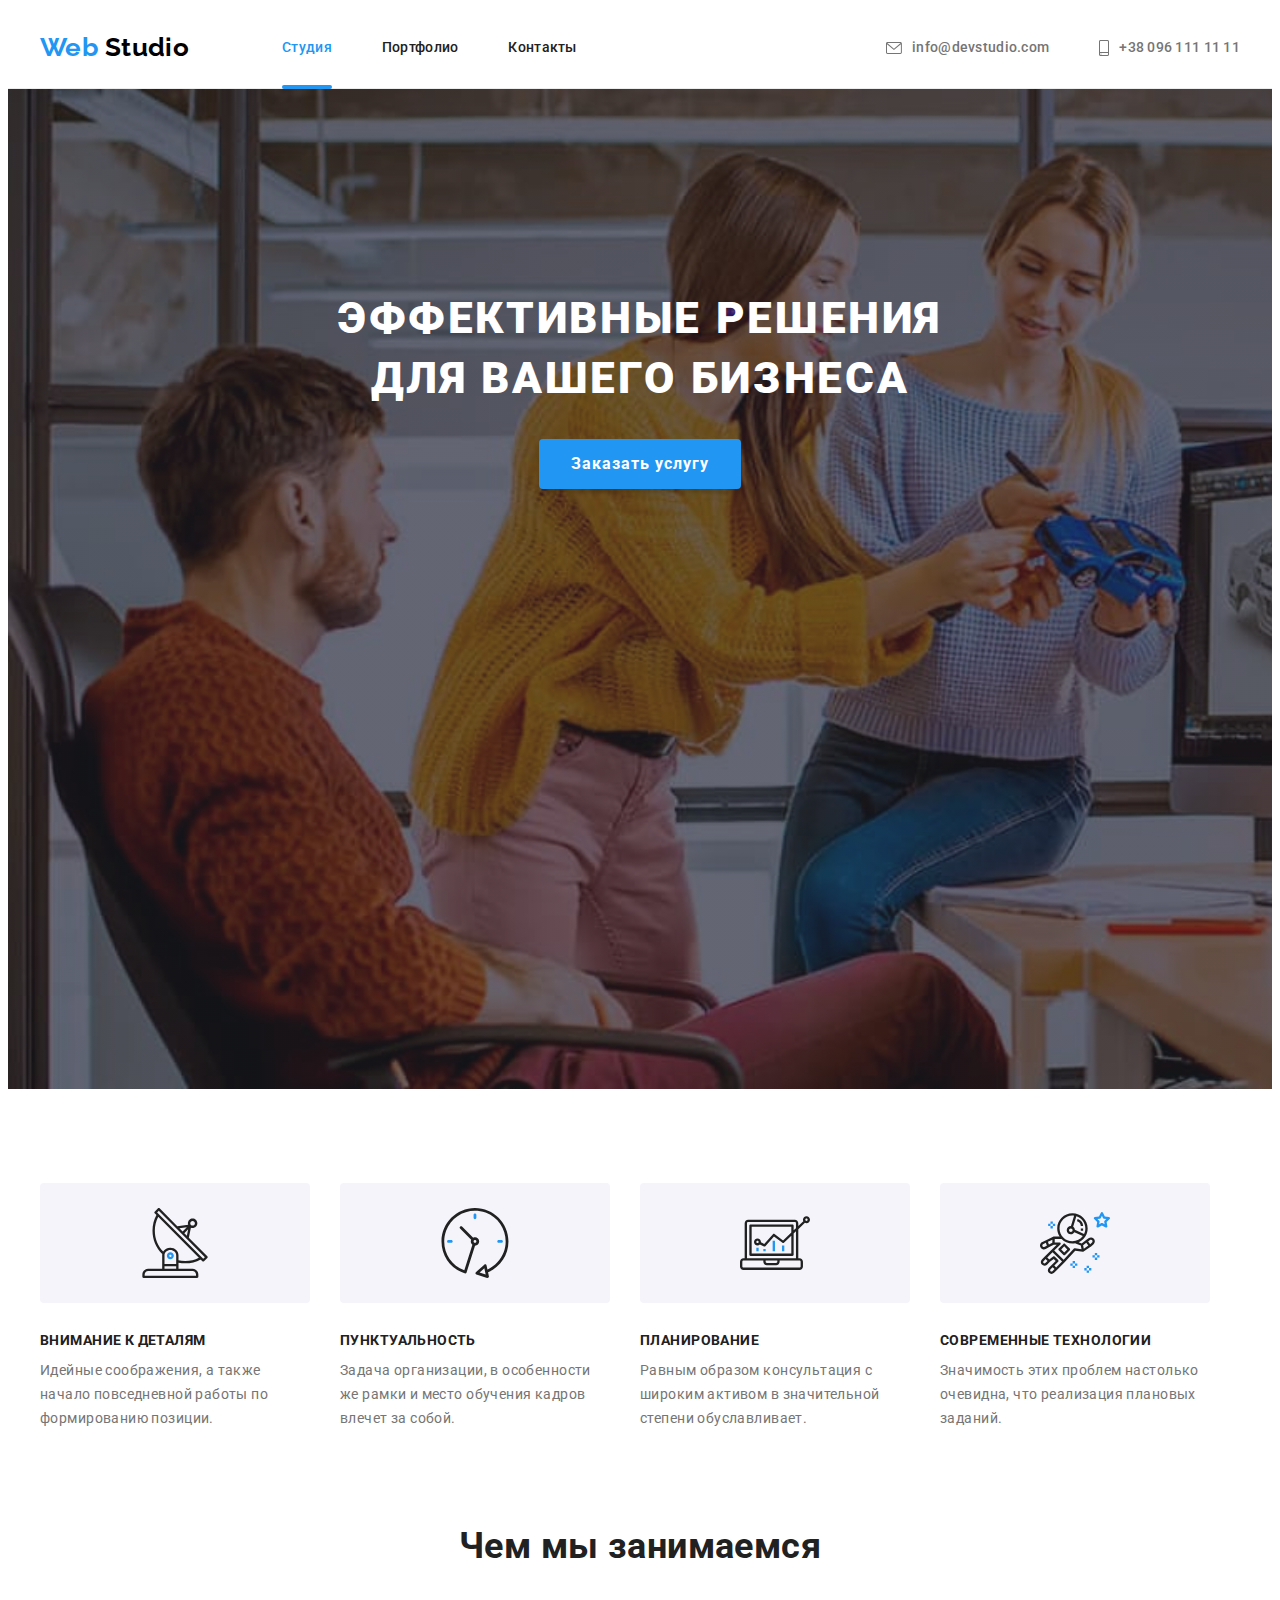
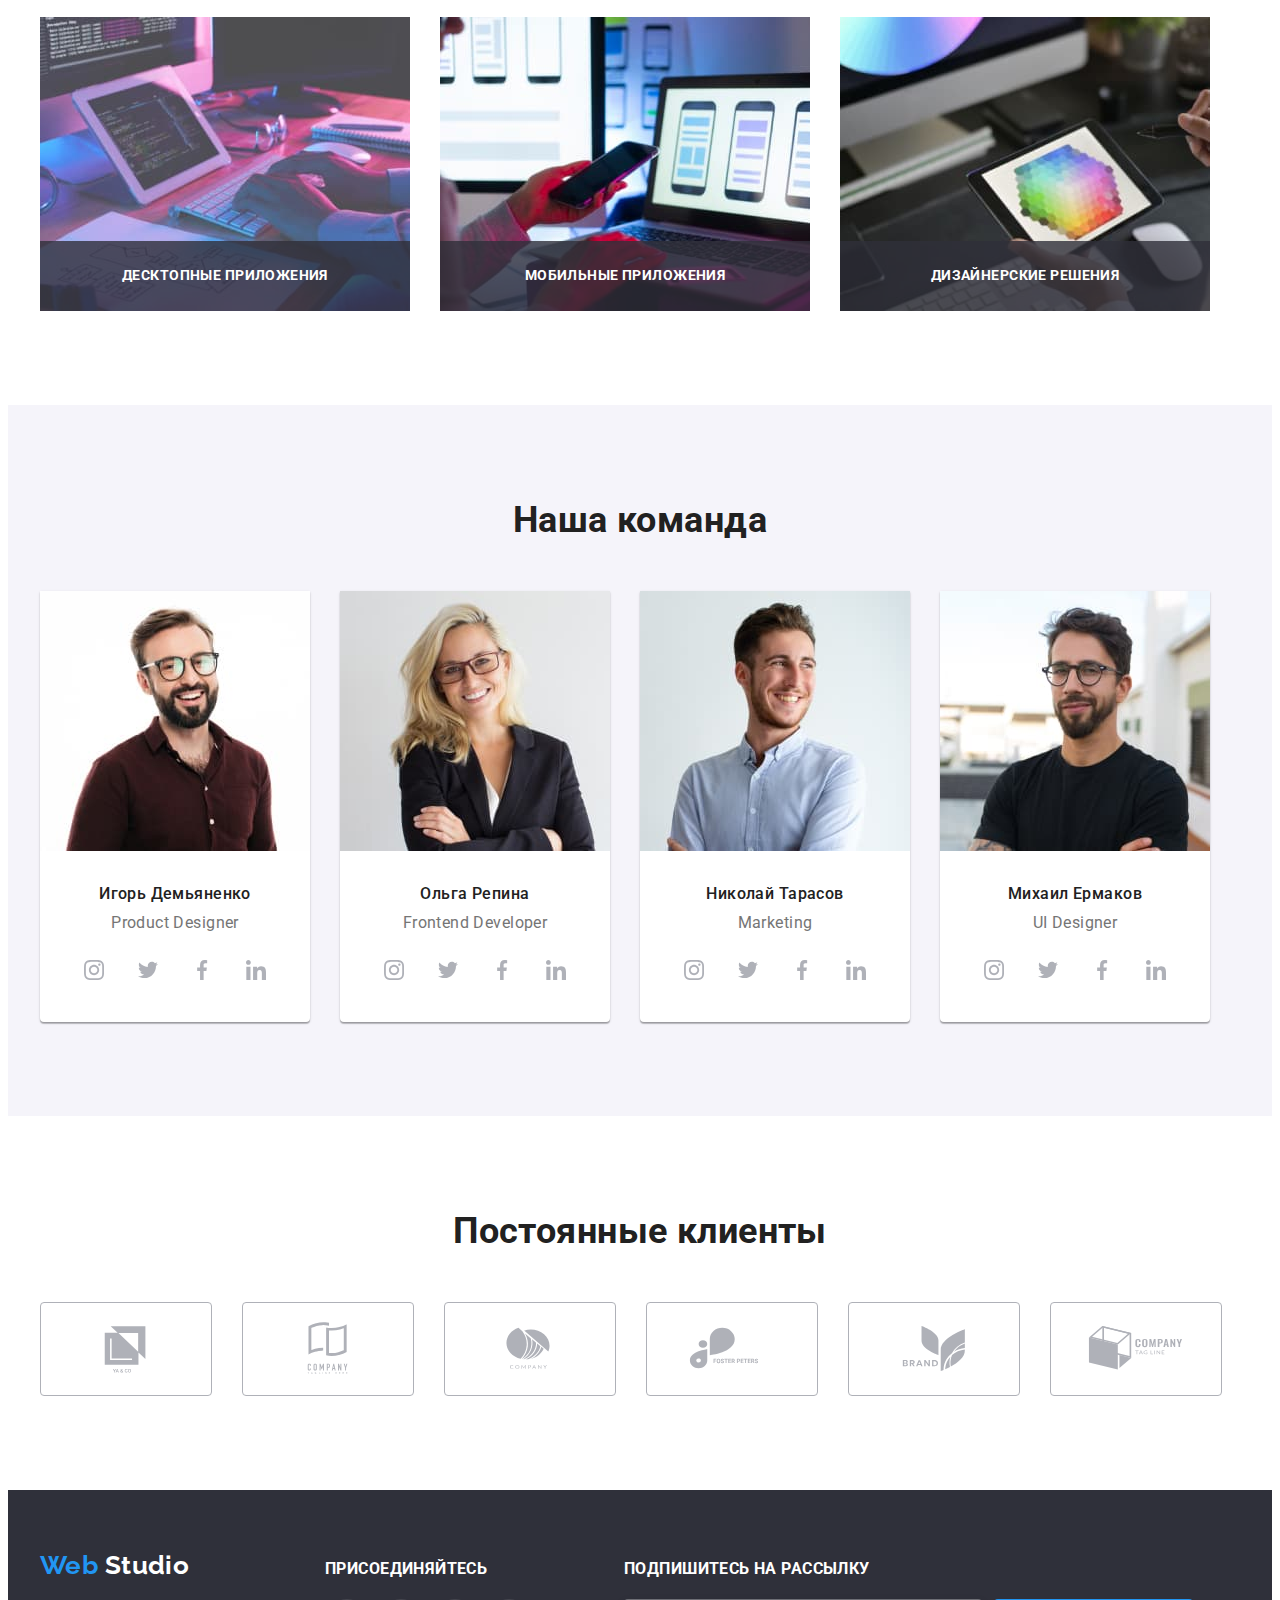
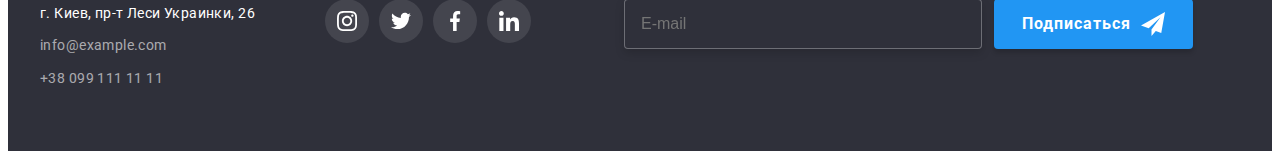
==== index.html @ 6eee5c26 "Initial commit" ====
<!DOCTYPE html>
<html lang="ru">

<head>
	<meta charset="utf-8" />
	<meta http-equiv="x-ua-compatible" content="ie=edge" />
	<meta name="viewport" content="width=device-width, initial-scale=1.0" />
	<title>Студия</title>
	<link rel="preconnect" href="https://fonts.googleapis.com" />
	<link rel="preconnect" href="https://fonts.gstatic.com" crossorigin />
	<link
		href="https://fonts.googleapis.com/css2?family=Raleway:wght@700&family=Roboto:wght@400;500;700;900&display=swap"
		rel="stylesheet" />
	<link rel="stylesheet" href="https://cdnjs.cloudflare.com/ajax/libs/modern-normalize/1.1.0/modern-normalize.min.css"
		integrity="sha512-wpPYUAdjBVSE4KJnH1VR1HeZfpl1ub8YT/NKx4PuQ5NmX2tKuGu6U/JRp5y+Y8XG2tV+wKQpNHVUX03MfMFn9Q=="
		crossorigin="anonymous" referrerpolicy="no-referrer" />
	<link rel="stylesheet" href="./css/main.min.css" />
</head>

<body>
	<!-- ======== page header ======== -->
	<header class="header">
		<div class="header__container container">
			<!-- ==== logo company ==== -->
			<a href="/" class="logo logo--header-accent" lang="en" aria-label="logo WebStudio">
				<span class="logo__label">Web</span>
				Studio
			</a>
			<!-- ==== menu navigation ==== -->
			<nav>
				<!-- ====links to other pages ==== -->
				<ul class="site-nav">
					<li class="site-nav__item">
						<a href="./index.html" class="site-nav__link site-nav__link--active">Студия</a>
					</li>
					<li class="site-nav__item">
						<a href="./portfolio.html" class="site-nav__link">Портфолио</a>
					</li>
					<li class="site-nav__item">
						<a href="" class="site-nav__link">Контакты</a>
					</li>
				</ul>
			</nav>
			<!-- ==== e-mail and tel ==== -->
			<ul class="contacts">
				<li class="contacts__item">
					<a href="mailto:info@devstudio.com" class="contacts__link">
						<svg class="contacts__icon" width="16" height="12">
							<use href="./images/icons.svg#icon-envelope"></use>
						</svg>
						info@devstudio.com
					</a>
				</li>
				<li class="contacts__item">
					<a href="tel:+380961111111" class="contacts__link">
						<svg class="contacts__icon" width="10" height="16">
							<use href="./images/icons.svg#icon-smartphone"></use>
						</svg>
						+38 096 111 11 11
					</a>
				</li>
			</ul>
		</div>
	</header>

	<!-- ======== page content ======== -->
	<main>
		<!-- ==== hero ==== -->
		<section class="hero">
			<div class="container">
				<h1 class="hero__title">
					Эффективные решения
					<br />
					для вашего бизнеса
				</h1>
				<button type="button" class="hero__button button" data-modal-open>Заказать услугу</button>
			</div>
		</section>
		<!-- ==== features section ==== -->
		<section class="features section">
			<div class="container">
				<h2 class="section__title section__title--hidden">Особенности</h2>
				<ul class="features__list">
					<li class="features__item">
						<div class="features__icon">
							<svg width="70" height="70">
								<use href="./images/icons.svg#icon-antenna"></use>
							</svg>
						</div>
						<h3 class="features__title">Внимание к деталям</h3>
						<p class="features__description">Идейные соображения, а также начало повседневной работы по
							формированию позиции.</p>
					</li>
					<li class="features__item">
						<div class="features__icon">
							<svg width="70" height="70">
								<use href="./images/icons.svg#icon-clock"></use>
							</svg>
						</div>
						<h3 class="features__title">Пунктуальность</h3>
						<p class="features__description">Задача организации, в особенности же рамки и место обучения
							кадров влечет за собой.</p>
					</li>
					<li class="features__item">
						<div class="features__icon">
							<svg width="70" height="70">
								<use href="./images/icons.svg#icon-diagram"></use>
							</svg>
						</div>
						<h3 class="features__title">Планирование</h3>
						<p class="features__description">Равным образом консультация с широким активом в значительной
							степени обуславливает.</p>
					</li>
					<li class="features__item">
						<div class="features__icon">
							<svg width="70" height="70">
								<use href="./images/icons.svg#icon-astronaut"></use>
							</svg>
						</div>
						<h3 class="features__title">Современные технологии</h3>
						<p class="features__description">Значимость этих проблем настолько очевидна, что реализация
							плановых заданий.</p>
					</li>
				</ul>
			</div>
		</section>
		<!-- ==== work section ==== -->
		<section class="work section">
			<div class="container">
				<h2 class="section__title">Чем мы занимаемся</h2>
				<ul class="work__list">
					<li class="work__item">
						<img class="image" src="./images/box1_sq.jpg" alt="Разработка декстопных приложений" width="370"
							height="294" />
						<div class="work__label">
							<p class="work__description">Десктопные приложения</p>
						</div>
					</li>
					<li class="work__item">
						<img class="image" src="./images/box2_sq.jpg" alt="Разработка мобильных приложений" width="370"
							height="294" />
						<div class="work__label">
							<p class="work__description">Мобильные приложения</p>
						</div>
					</li>
					<li class="work__item">
						<img class="image" src="./images/box3_sq.jpg" alt="Разработка дизайнерских приложений"
							width="370" height="294" />
						<div class="work__label">
							<p class="work__description">Дизайнерские решения</p>
						</div>
					</li>
				</ul>
			</div>
		</section>
		<!-- ==== team section ==== -->
		<section class="team section">
			<div class="container">
				<h2 class="section__title">Наша команда</h2>
				<ul class="team__list">
					<li class="team__item">
						<img src="./images/card1_sq.jpg" alt="фото Игоря Демьяненко" width="270" height="260" />
						<div class="team__wrap">
							<h3 class="team__title">Игорь Демьяненко</h3>
							<p class="team__description" lang="en">Product Designer</p>
							<ul class="social-links">
								<li class="social-links__item">
									<a class="social-links__link" href="https://www.instagram.com/" target="_blank"
										rel="noopener noreferrer" lang="en" aria-label="Instagram">
										<svg class="social-links__icon" width="20" height="20">
											<use href="./images/icons.svg#icon-instagram"></use>
										</svg>
									</a>
								</li>
								<li class="social-links__item">
									<a class="social-links__link" href="https://twitter.com/" target="_blank"
										rel="noopener noreferrer" lang="en" aria-label="Twitter">
										<svg class="social-links__icon" width="20" height="20">
											<use href="./images/icons.svg#icon-twitter"></use>
										</svg>
									</a>
								</li>
								<li class="social-links__item">
									<a class="social-links__link" href="https://www.facebook.com/" target="_blank"
										rel="noopener noreferrer" lang="en" aria-label="Facebook">
										<svg class="social-links__icon" width="20" height="20">
											<use href="./images/icons.svg#icon-facebook"></use>
										</svg>
									</a>
								</li>
								<li class="social-links__item">
									<a class="social-links__link" href="https://www.linkedin.com/" target="_blank"
										rel="noopener noreferrer" lang="en" aria-label="Linkedin">
										<svg class="social-links__icon" width="20" height="20">
											<use href="./images/icons.svg#icon-linkedin"></use>
										</svg>
									</a>
								</li>
							</ul>
						</div>
					</li>
					<li class="team__item">
						<img src="./images/card2_sq.jpg" alt="фото Ольги Репиной" width="270" height="260" />
						<div class="team__wrap">
							<h3 class="team__title">Ольга Репина</h3>
							<p class="team__description" lang="en">Frontend Developer</p>
							<ul class="social-links">
								<li class="social-links__item">
									<a class="social-links__link" href="https://www.instagram.com/" target="_blank"
										rel="noopener noreferrer" lang="en" aria-label="Instagram">
										<svg class="social-links__icon" width="20" height="20">
											<use href="./images/icons.svg#icon-instagram"></use>
										</svg>
									</a>
								</li>
								<li class="social-links__item">
									<a class="social-links__link" href="https://twitter.com/" target="_blank"
										rel="noopener noreferrer" lang="en" aria-label="Twitter">
										<svg class="social-links__icon" width="20" height="20">
											<use href="./images/icons.svg#icon-twitter"></use>
										</svg>
									</a>
								</li>
								<li class="social-links__item">
									<a class="social-links__link" href="https://www.facebook.com/" target="_blank"
										rel="noopener noreferrer" lang="en" aria-label="Facebook">
										<svg class="social-links__icon" width="20" height="20">
											<use href="./images/icons.svg#icon-facebook"></use>
										</svg>
									</a>
								</li>
								<li class="social-links__item">
									<a class="social-links__link" href="https://www.linkedin.com/" target="_blank"
										rel="noopener noreferrer" lang="en" aria-label="Linkedin">
										<svg class="social-links__icon" width="20" height="20">
											<use href="./images/icons.svg#icon-linkedin"></use>
										</svg>
									</a>
								</li>
							</ul>
						</div>
					</li>
					<li class="team__item">
						<img src="./images/card3_sq.jpg" alt="фото Николая Тарасова" width="270" height="260" />
						<div class="team__wrap">
							<h3 class="team__title">Николай Тарасов</h3>
							<p class="team__description" lang="en">Marketing</p>
							<ul class="social-links">
								<li class="social-links__item">
									<a class="social-links__link" href="https://www.instagram.com/" target="_blank"
										rel="noopener noreferrer" lang="en" aria-label="Instagram">
										<svg class="social-links__icon" width="20" height="20">
											<use href="./images/icons.svg#icon-instagram"></use>
										</svg>
									</a>
								</li>
								<li class="social-links__item">
									<a class="social-links__link" href="https://twitter.com/" target="_blank"
										rel="noopener noreferrer" lang="en" aria-label="Twitter">
										<svg class="social-links__icon" width="20" height="20">
											<use href="./images/icons.svg#icon-twitter"></use>
										</svg>
									</a>
								</li>
								<li class="social-links__item">
									<a class="social-links__link" href="https://www.facebook.com/" target="_blank"
										rel="noopener noreferrer" lang="en" aria-label="Facebook">
										<svg class="social-links__icon" width="20" height="20">
											<use href="./images/icons.svg#icon-facebook"></use>
										</svg>
									</a>
								</li>
								<li class="social-links__item">
									<a class="social-links__link" href="https://www.linkedin.com/" target="_blank"
										rel="noopener noreferrer" lang="en" aria-label="Linkedin">
										<svg class="social-links__icon" width="20" height="20">
											<use href="./images/icons.svg#icon-linkedin"></use>
										</svg>
									</a>
								</li>
							</ul>
						</div>
					</li>
					<li class="team__item">
						<img src="./images/card4_sq.jpg" alt="фото Михаила Ермакова" width="270" />
						<div class="team__wrap">
							<h3 class="team__title">Михаил Ермаков</h3>
							<p class="team__description" lang="en">UI Designer</p>
							<ul class="social-links">
								<li class="social-links__item">
									<a class="social-links__link" href="https://www.instagram.com/" target="_blank"
										rel="noopener noreferrer" lang="en" aria-label="Instagram">
										<svg class="social-links__icon" width="20" height="20">
											<use href="./images/icons.svg#icon-instagram"></use>
										</svg>
									</a>
								</li>
								<li class="social-links__item">
									<a class="social-links__link" href="https://twitter.com/" target="_blank"
										rel="noopener noreferrer" lang="en" aria-label="Twitter">
										<svg class="social-links__icon" width="20" height="20">
											<use href="./images/icons.svg#icon-twitter"></use>
										</svg>
									</a>
								</li>
								<li class="social-links__item">
									<a class="social-links__link" href="https://www.facebook.com/" target="_blank"
										rel="noopener noreferrer" lang="en" aria-label="Facebook">
										<svg class="social-links__icon" width="20" height="20">
											<use href="./images/icons.svg#icon-facebook"></use>
										</svg>
									</a>
								</li>
								<li class="social-links__item">
									<a class="social-links__link" href="https://www.linkedin.com/" target="_blank"
										rel="noopener noreferrer" lang="en" aria-label="Linkedin">
										<svg class="social-links__icon" width="20" height="20">
											<use href="./images/icons.svg#icon-linkedin"></use>
										</svg>
									</a>
								</li>
							</ul>
						</div>
					</li>
				</ul>
			</div>
		</section>
		<!-- ==== section regular clients ==== -->
		<section class="clients__section section">
			<div class="container">
				<h2 class="section__title">Постоянные клиенты</h2>
				<ul class="clients__list">
					<li class="clients__item">
						<a href="" class="clients__link">
							<svg class="clients__icon" width="106" height="60">
								<use href="./images/icons.svg#icon-client1"></use>
							</svg>
						</a>
					</li>
					<li class="clients__item">
						<a href="" class="clients__link">
							<svg class="clients__icon" width="106" height="60">
								<use href="./images/icons.svg#icon-client2"></use>
							</svg>
						</a>
					</li>
					<li class="clients__item">
						<a href="" class="clients__link">
							<svg class="clients__icon" width="106" height="60">
								<use href="./images/icons.svg#icon-client3"></use>
							</svg>
						</a>
					</li>
					<li class="clients__item">
						<a href="" class="clients__link">
							<svg class="clients__icon" width="106" height="60">
								<use href="./images/icons.svg#icon-client4"></use>
							</svg>
						</a>
					</li>
					<li class="clients__item">
						<a href="" class="clients__link">
							<svg class="clients__icon" width="106" height="60">
								<use href="./images/icons.svg#icon-client5"></use>
							</svg>
						</a>
					</li>
					<li class="clients__item">
						<a href="" class="clients__link">
							<svg class="clients__icon" width="106" height="60">
								<use href="./images/icons.svg#icon-client6"></use>
							</svg>
						</a>
					</li>
				</ul>
			</div>
		</section>
	</main>

	<!-- ======== page footer ======== -->
	<footer class="footer">
		<div class="footer__container container">
			<div class="footer__contacts ">
				<!-- ==== logo company ==== -->
				<a href="/" class="logo logo--footer-accent" lang="en" aria-label="logo WebStudio">
					<span class="logo__label">Web</span>
					Studio
				</a>
				<!-- ==== address ==== -->
				<address class="address">
					<ul class="address__list list">
						<li class="address__item">
							<a href="https://goo.gl/maps/FhsFouY1L5zsYzUFA" target="_blank" rel="noopener noreferrer"
								lang="en" aria-label="Google maps" class="address__link">
								г. Киев, пр-т Леси Украинки, 26
							</a>
						</li>
						<li class="address__item">
							<a href="mailto:info@example.com" class="address__link">info@example.com</a>
						</li>
						<li class="address__item">
							<a href="tel:+380991111111" class="address__link">+38 099 111 11 11</a>
						</li>
					</ul>
				</address>
			</div>
			<!-- ==== social links ==== -->
			<div class="footer__join join">
				<h3 class="join__title">присоединяйтесь</h3>
				<ul class="social-links list">
					<li class="social-links__item social-links__item--bgc">
						<a class="social-links__link" href="https://www.instagram.com/" target="_blank"
							rel="noopener noreferrer" lang="en" aria-label="Instagram">
							<svg class="social-links__icon social-links__icon--white" width="20" height="20">
								<use href="./images/icons.svg#icon-instagram"></use>
							</svg>
						</a>
					</li>
					<li class="social-links__item social-links__item--bgc">
						<a class="social-links__link" href="https://twitter.com/" target="_blank"
							rel="noopener noreferrer" lang="en" aria-label="Twitter">
							<svg class="social-links__icon social-links__icon--white" width="20" height="20">
								<use href="./images/icons.svg#icon-twitter"></use>
							</svg>
						</a>
					</li>
					<li class="social-links__item social-links__item--bgc">
						<a class="social-links__link" href="https://www.facebook.com/" target="_blank"
							rel="noopener noreferrer" lang="en" aria-label="Facebook">
							<svg class="social-links__icon social-links__icon--white" width="20" height="20">
								<use href="./images/icons.svg#icon-facebook"></use>
							</svg>
						</a>
					</li>
					<li class="social-links__item social-links__item--bgc">
						<a class="social-links__link" href="https://www.linkedin.com/" target="_blank"
							rel="noopener noreferrer" lang="en" aria-label="Linkedin">
							<svg class="social-links__icon social-links__icon--white" width="20" height="20">
								<use href="./images/icons.svg#icon-linkedin"></use>
							</svg>
						</a>
					</li>
				</ul>
			</div>
			<!-- ==== form subscribe ==== -->
			<div class="footer__subscribe subscribe">
				<h3 class="subscribe__title">Подпишитесь на рассылку</h3>
				<form class="subscribe__form">
					<label aria-label="Почта">
						<input type="email" name="email" placeholder="E-mail" class="subscribe__input" /></label>
					<button type="submit" class="subscribe__button button">Подписаться</button>
				</form>
			</div>
		</div>
	</footer>
	<!-- ==== modal window ==== -->
	<div class="backdrop is-hidden" data-modal>
		<div class="modal">
			<button class="modal__close-button" aria-label="Закрыть" data-modal-close>
				<svg class="modal__icon" width="11" height="11">
					<use href="./images/icons.svg#icon-close-btn"></use>
				</svg>
			</button>
			<p class="modal__title">Оставьте свои данные, мы вам перезвоним</p>
			<form class="form" name="form-contacts" autocomplete="off">
				<label class="form__field">
					<span class="form__label">Имя</span>
					<span class="form__wrapper">
						<input class="form__input" type="text" name="username" />
						<svg class="form__icon" width="18" height="18">
							<use href="./images/icons.svg#icon-person"></use>
						</svg>
					</span>
				</label>
				<label class="form__field">
					<span class="form__label">Телефон</span>
					<span class="form__wrapper">
						<input class="form__input" type="tel" name="tel" required />
						<svg class="form__icon" width="18" height="18">
							<use href="./images/icons.svg#icon-phone"></use>
						</svg>
					</span>
				</label>
				<label class="form__field">
					<span class="form__label">Почта</span>
					<span class="form__wrapper">
						<input class="form__input" type="email" name="email" />
						<svg class="form__icon" width="18" height="18">
							<use href="./images/icons.svg#icon-email"></use>
						</svg>
					</span>
				</label>
				<label class="form__field form__field-comment">
					<span class="form__label">Комментарий</span>
					<textarea class="form__comment" name="comment" placeholder="Введите текст"></textarea>
				</label>
				<label class="form__field form__field-checkbox">
					<span class="form__wrapper form__wrapper-checkbox">
						<input class="form__input form__input-checkbox" type="checkbox" name="agreement" required />
						<svg class="form__icon form__icon--checked" width="16" height="15">
							<use href="./images/icons.svg#icon-check2"></use>
						</svg>
						<span class="form__icon--unchecked"></span>
					</span>
					<span class="form__label form__label-checkbox">
						Соглашаюсь с рассылкой и принимаю
						<a href="" class="form__agreement">Условия договора</a>
					</span>
				</label>
				<button type="submit" class="form__send-button button">Отправить</button>
			</form>
		</div>
	</div>
	<script src="./js/modal.js"></script>
</body>

</html>
---- css/main.min.css ----
.section__title--hidden,.form__input-checkbox{position:absolute;white-space:nowrap;margin:-1px;width:1px;height:1px;overflow:hidden;border:0;padding:0;clip:rect(0 0 0 0);-webkit-clip-path:inset(50%);clip-path:inset(50%)}.social-links,.site-nav,.contacts,.features__list,.work__list,.team__list,.clients__list,.filters,.projects,.address__list{list-style:none;display:-webkit-box;display:-ms-flexbox;display:flex;padding:0;margin:0}.social-links__link,.site-nav__link,.contacts__link,.clients__link{text-decoration:none;color:inherit}.social-links__link:hover,.site-nav__link:hover,.contacts__link:hover,.clients__link:hover,.social-links__link:focus,.site-nav__link:focus,.contacts__link:focus,.clients__link:focus{color:#2196f3}body{font-family:"Roboto",sans-serif;font-weight:400;font-size:14px;letter-spacing:0.03em;color:#212121;background-color:#fff}h1,h2,h3,h4,h5,h6,p{margin-top:0;margin-bottom:0;padding-top:0;padding-bottom:0}.logo{font-family:"Raleway",sans-serif;font-weight:700;font-size:26px;line-height:1.2;text-decoration:none;color:inherit}.logo--header-accent{padding-top:24px;padding-bottom:25px;margin-right:93px;color:#000}.logo--footer-accent{display:block;margin-bottom:20px;color:#fff}.logo__label{color:#2196f3}.button{font-family:inherit;font-weight:700;font-size:16px;line-height:1.88;letter-spacing:0.06em;color:#fff;background-color:#2196f3;-webkit-box-shadow:0px 4px 4px rgba(0,0,0,0.15);box-shadow:0px 4px 4px rgba(0,0,0,0.15);border-radius:4px;border-width:0;border-color:#2196f3;cursor:pointer;-webkit-transition:color 250ms cubic-bezier(0.4, 0, 0.2, 1),background-color 250ms cubic-bezier(0.4, 0, 0.2, 1),border-color 250ms cubic-bezier(0.4, 0, 0.2, 1);transition:color 250ms cubic-bezier(0.4, 0, 0.2, 1),background-color 250ms cubic-bezier(0.4, 0, 0.2, 1),border-color 250ms cubic-bezier(0.4, 0, 0.2, 1)}.button:hover,.button:focus{background-color:#188ce8;border-color:#188ce8}.image{display:block;max-width:100%;height:auto}.container{width:1200px;margin-top:0;margin-bottom:0;margin-left:auto;margin-right:auto;padding-top:0;padding-bottom:0;padding-left:15px;padding-right:15px}.section{padding-top:94px;padding-bottom:94px}.section__title{margin-bottom:50px;font-weight:700;font-size:36px;line-height:1.17;text-align:center}.social-links{-webkit-box-pack:center;-ms-flex-pack:center;justify-content:center}.social-links__item:not(:last-child){margin-right:10px}.social-links__item--bgc{border-radius:50%;background:rgba(255,255,255,0.1)}.social-links__link{display:-webkit-box;display:-ms-flexbox;display:flex;-webkit-box-align:center;-ms-flex-align:center;align-items:center;-webkit-box-pack:center;-ms-flex-pack:center;justify-content:center;width:44px;height:44px;color:#afb1b8;border-radius:50%;-webkit-transition:color 250ms cubic-bezier(0.4, 0, 0.2, 1),background-color 250ms cubic-bezier(0.4, 0, 0.2, 1);transition:color 250ms cubic-bezier(0.4, 0, 0.2, 1),background-color 250ms cubic-bezier(0.4, 0, 0.2, 1)}.social-links__link:hover,.social-links__link:focus{color:#fff;background-color:#2196f3}.social-links__icon{fill:currentColor}.social-links__icon--white{fill:#fff}.header{border-bottom:1px solid #ececec}.header__container{display:-webkit-box;display:-ms-flexbox;display:flex;-webkit-box-align:center;-ms-flex-align:center;align-items:center}.site-nav__item:not(:last-child){margin-right:50px}.site-nav__link{display:-webkit-box;display:-ms-flexbox;display:flex;-webkit-box-align:center;-ms-flex-align:center;align-items:center;padding-top:32px;padding-bottom:32px;font-weight:500;line-height:1.14;letter-spacing:0.02em;-webkit-transition:color 250ms cubic-bezier(0.4, 0, 0.2, 1);transition:color 250ms cubic-bezier(0.4, 0, 0.2, 1)}.site-nav__link--active{position:relative;color:#2196f3}.site-nav__link--active::after{position:absolute;content:"";bottom:-1px;left:0;width:100%;height:4px;border-radius:2px;background:#2196f3}.contacts{margin-left:auto}.contacts__link{display:-webkit-box;display:-ms-flexbox;display:flex;-webkit-box-align:center;-ms-flex-align:center;align-items:center;padding-top:32px;padding-bottom:32px;font-weight:500;line-height:1.14;letter-spacing:0.02em;-webkit-transition:color 250ms cubic-bezier(0.4, 0, 0.2, 1);transition:color 250ms cubic-bezier(0.4, 0, 0.2, 1)}.contacts__item{color:#757575}.contacts__item:not(:last-child){margin-right:50px}.contacts__icon{margin-right:10px;fill:currentColor}.hero{margin-left:auto;margin-right:auto;padding-top:200px;padding-bottom:200px;max-width:1600px;height:600px;background-color:#2f303a;background-image:-webkit-gradient(linear, left top, right top, from(rgba(47,48,58,0.4)), to(rgba(47,48,58,0.4))),url(../images/hero.jpg);background-image:linear-gradient(to right, rgba(47,48,58,0.4), rgba(47,48,58,0.4)),url(../images/hero.jpg);background-size:cover;text-align:center}.hero__title{margin-bottom:30px;font-weight:900;font-size:44px;line-height:1.36;letter-spacing:0.06em;text-transform:uppercase;color:#fff}.hero__button{display:inline-block;-webkit-box-align:center;-ms-flex-align:center;align-items:center;padding:10px 32px}.features{padding-bottom:0}.features__item{width:270px}.features__item:not(:last-child){margin-right:30px}.features__icon{display:-webkit-box;display:-ms-flexbox;display:flex;-webkit-box-pack:center;-ms-flex-pack:center;justify-content:center;-webkit-box-align:center;-ms-flex-align:center;align-items:center;margin-bottom:30px;width:270px;height:120px;background:#f5f4fa;border-radius:4px}.features__title{margin-bottom:10px;font-weight:700;font-size:14px;line-height:1.14;text-transform:uppercase}.features__description{line-height:1.71;color:#757575}.work__item{position:relative}.work__item:not(:last-child){margin-right:30px}.work__label{position:absolute;bottom:0;left:0;display:-webkit-box;display:-ms-flexbox;display:flex;-webkit-box-pack:center;-ms-flex-pack:center;justify-content:center;-webkit-box-align:center;-ms-flex-align:center;align-items:center;width:370px;height:70px;background:rgba(47,48,58,0.8)}.work__description{font-weight:700;line-height:1.14;text-align:center;letter-spacing:0.03em;text-transform:uppercase;color:#fff}.team{background-color:#f5f4fa}.team__item{width:270px;background-color:#fff;-webkit-box-shadow:0px 1px 3px rgba(0,0,0,0.12),0px 1px 1px rgba(0,0,0,0.14),0px 2px 1px rgba(0,0,0,0.2);box-shadow:0px 1px 3px rgba(0,0,0,0.12),0px 1px 1px rgba(0,0,0,0.14),0px 2px 1px rgba(0,0,0,0.2);border-radius:0px 0px 4px 4px}.team__item:not(:last-child){margin-right:30px}.team__wrap{padding-top:30px;padding-bottom:30px;text-align:center}.team__title{margin-bottom:10px;font-weight:500;font-size:16px;line-height:1.19}.team__description{margin-bottom:16px;font-weight:400;font-size:16px;line-height:1.19;color:#757575}.clients__item:not(:last-child){margin-right:30px}.clients__link{display:-webkit-box;display:-ms-flexbox;display:flex;-webkit-box-pack:center;-ms-flex-pack:center;justify-content:center;-webkit-box-align:center;-ms-flex-align:center;align-items:center;width:170px;height:92px;color:#afb1b8;border:1px solid #afb1b8;border-radius:4px;-webkit-transition:color 250ms cubic-bezier(0.4, 0, 0.2, 1),border 250ms cubic-bezier(0.4, 0, 0.2, 1);transition:color 250ms cubic-bezier(0.4, 0, 0.2, 1),border 250ms cubic-bezier(0.4, 0, 0.2, 1)}.clients__link:hover,.clients__link:focus{border:1px solid #2196f3;color:#2196f3}.clients__icon{fill:currentColor}.filters{-webkit-box-pack:center;-ms-flex-pack:center;justify-content:center}.filters__item:not(:last-child){margin-right:8px}.filters__button{padding:6px 22px;width:auto;height:auto;font-family:inherit;font-weight:500;font-size:16px;line-height:1.62;letter-spacing:0.03em;color:#212121;background-color:#f5f4fa;border-color:transparent;border-radius:4px;-webkit-transition:color 250ms cubic-bezier(0.4, 0, 0.2, 1),background-color 250ms cubic-bezier(0.4, 0, 0.2, 1),-webkit-box-shadow 250ms cubic-bezier(0.4, 0, 0.2, 1);transition:color 250ms cubic-bezier(0.4, 0, 0.2, 1),background-color 250ms cubic-bezier(0.4, 0, 0.2, 1),-webkit-box-shadow 250ms cubic-bezier(0.4, 0, 0.2, 1);transition:color 250ms cubic-bezier(0.4, 0, 0.2, 1),background-color 250ms cubic-bezier(0.4, 0, 0.2, 1),box-shadow 250ms cubic-bezier(0.4, 0, 0.2, 1);transition:color 250ms cubic-bezier(0.4, 0, 0.2, 1),background-color 250ms cubic-bezier(0.4, 0, 0.2, 1),box-shadow 250ms cubic-bezier(0.4, 0, 0.2, 1),-webkit-box-shadow 250ms cubic-bezier(0.4, 0, 0.2, 1);cursor:pointer}.filters__button:active,.filters__button:hover,.filters__button:focus{color:#fff;background-color:#2196f3;-webkit-box-shadow:0px 3px 1px rgba(0,0,0,0.1),0px 1px 2px rgba(0,0,0,0.08),0px 2px 2px rgba(0,0,0,0.12);box-shadow:0px 3px 1px rgba(0,0,0,0.1),0px 1px 2px rgba(0,0,0,0.08),0px 2px 2px rgba(0,0,0,0.12)}.projects{-ms-flex-wrap:wrap;flex-wrap:wrap;margin-top:50px}.projects__item{margin-right:30px;margin-bottom:30px;width:370px}.projects__item:nth-child(3n){margin-right:0}.projects__item:nth-last-child(-n+3){margin-bottom:0}.projects__link{display:inline-block;text-decoration:none;color:inherit;-webkit-transition:-webkit-box-shadow 250ms cubic-bezier(0.4, 0, 0.2, 1);transition:-webkit-box-shadow 250ms cubic-bezier(0.4, 0, 0.2, 1);transition:box-shadow 250ms cubic-bezier(0.4, 0, 0.2, 1);transition:box-shadow 250ms cubic-bezier(0.4, 0, 0.2, 1), -webkit-box-shadow 250ms cubic-bezier(0.4, 0, 0.2, 1)}.projects__link:hover,.projects__link:focus{color:inherit;-webkit-box-shadow:0px 1px 1px rgba(0,0,0,0.12),0px 4px 4px rgba(0,0,0,0.06),1px 4px 6px rgba(0,0,0,0.16);box-shadow:0px 1px 1px rgba(0,0,0,0.12),0px 4px 4px rgba(0,0,0,0.06),1px 4px 6px rgba(0,0,0,0.16)}.projects__wrap{padding-top:20px;padding-bottom:20px;padding-left:24px;padding-right:24px;border-right:1px solid #eeeeee;border-bottom:1px solid #eeeeee;border-left:1px solid #eeeeee}.projects__title{margin-bottom:4px;font-weight:700;font-size:18px;line-height:2;letter-spacing:0.06em;text-align:left}.projects__subtitle{font-weight:400;font-size:16px;line-height:1.88;text-align:left;color:#757575}.projects__box{position:relative;overflow:hidden}.projects__description{position:absolute;padding-top:63px;padding-bottom:63px;padding-left:24px;padding-right:24px;width:100%;height:100%;background-color:rgba(33,150,243,0.9);color:#fff;font-size:18px;line-height:1.56;text-align:left;-webkit-transition:-webkit-transform 250ms cubic-bezier(0.4, 0, 0.2, 1);transition:-webkit-transform 250ms cubic-bezier(0.4, 0, 0.2, 1);transition:transform 250ms cubic-bezier(0.4, 0, 0.2, 1);transition:transform 250ms cubic-bezier(0.4, 0, 0.2, 1), -webkit-transform 250ms cubic-bezier(0.4, 0, 0.2, 1)}.projects__link:hover .projects__description,.projects__link:focus .projects__description{-webkit-transform:translateY(-100%);transform:translateY(-100%)}.footer{padding-top:60px;padding-bottom:60px;background-color:#2f303a}.footer__container{display:-webkit-box;display:-ms-flexbox;display:flex;-webkit-box-align:baseline;-ms-flex-align:baseline;align-items:baseline}.footer__contacts{margin-right:70px}.address{font-style:inherit;line-height:1.71;color:rgba(255,255,255,0.6)}.address__list{display:block}.address__item:first-child{padding-top:0;color:#fff}.address__item:not(:last-child){margin-bottom:9px}.address__link{text-decoration:none;color:inherit}.footer__join{margin-right:93px}.join__title{margin-bottom:20px;font-weight:700;line-height:1.14;text-transform:uppercase;color:#fff}.footer__subscribe{margin-right:auto}.subscribe__form{display:-webkit-box;display:-ms-flexbox;display:flex}.subscribe__title{margin-bottom:20px;font-weight:700;line-height:1.14;text-transform:uppercase;color:#fff}.subscribe__input{margin-right:12px;padding-top:15px;padding-bottom:15px;padding-left:16px;width:358px;height:50px;display:-webkit-box;display:-ms-flexbox;display:flex;-webkit-box-align:center;-ms-flex-align:center;align-items:center;font-size:16px;line-height:1.25;color:rgba(255,255,255,0.6);background-color:#2f303a;-webkit-box-sizing:border-box;box-sizing:border-box;border:1px solid rgba(255,255,255,0.3);-webkit-filter:drop-shadow(0px 4px 4px rgba(0,0,0,0.15));filter:drop-shadow(0px 4px 4px rgba(0,0,0,0.15));border-radius:4px;-webkit-transition:border-color transition-duration cubic-bezier(0.4, 0, 0.2, 1);transition:border-color transition-duration cubic-bezier(0.4, 0, 0.2, 1)}.subscribe__input:hover,.subscribe__input:focus,.subscribe__input:active{outline:0;border-color:#fff}.subscribe__button{display:-webkit-box;display:-ms-flexbox;display:flex;-webkit-box-align:center;-ms-flex-align:center;align-items:center;-webkit-box-pack:center;-ms-flex-pack:center;justify-content:center;text-align:center;padding:10px 28px}.subscribe__button::after{content:"";display:inline-block;width:24px;height:24px;margin-left:10px;background-image:url(../images/icons/send.svg);background-size:contain}.backdrop{position:fixed;top:0;left:0;width:100%;height:100%;background:rgba(0,0,0,0.2);-webkit-transition:opacity 250ms cubic-bezier(0.4, 0, 0.2, 1),visibility 250ms cubic-bezier(0.4, 0, 0.2, 1),-webkit-transform 250ms cubic-bezier(0.4, 0, 0.2, 1);transition:opacity 250ms cubic-bezier(0.4, 0, 0.2, 1),visibility 250ms cubic-bezier(0.4, 0, 0.2, 1),-webkit-transform 250ms cubic-bezier(0.4, 0, 0.2, 1);transition:opacity 250ms cubic-bezier(0.4, 0, 0.2, 1),visibility 250ms cubic-bezier(0.4, 0, 0.2, 1),transform 250ms cubic-bezier(0.4, 0, 0.2, 1);transition:opacity 250ms cubic-bezier(0.4, 0, 0.2, 1),visibility 250ms cubic-bezier(0.4, 0, 0.2, 1),transform 250ms cubic-bezier(0.4, 0, 0.2, 1),-webkit-transform 250ms cubic-bezier(0.4, 0, 0.2, 1)}.backdrop.is-hidden{opacity:0;pointer-events:none;visibility:hidden}.form{display:block;text-align:center}.form__field{display:block;margin-bottom:10px;text-align:left}.form__label{display:inline-block;margin-bottom:4px;font-size:12px;line-height:1.17;letter-spacing:0.01em;color:#757575}.form__wrapper{position:relative;display:block}.form__input{display:-webkit-box;display:-ms-flexbox;display:flex;padding-top:12px;padding-bottom:12px;padding-left:42px;padding-right:16px;width:448px;height:40px;color:#212121;border:1px solid rgba(33,33,33,0.2);border-radius:4px;-webkit-transition:border-color 250ms cubic-bezier(0.4, 0, 0.2, 1);transition:border-color 250ms cubic-bezier(0.4, 0, 0.2, 1)}.form__field:focus-within .form__input{outline:0;border-color:#2196f3}.form__icon{position:absolute;top:50%;left:12px;-webkit-transform:translateY(-50%);transform:translateY(-50%);fill:currentColor;-webkit-transition:fill 250ms cubic-bezier(0.4, 0, 0.2, 1);transition:fill 250ms cubic-bezier(0.4, 0, 0.2, 1)}.form__field:focus-within .form__icon{fill:#2196f3}.form__field-comment{margin-bottom:20px}.form__comment{display:-webkit-box;display:-ms-flexbox;display:flex;padding:12px 16px;width:448px;height:120px;resize:none;line-height:1.14;letter-spacing:0.01em;color:#212121;border:1px solid rgba(33,33,33,0.2);border-radius:4px;-webkit-transition:border-color 250ms cubic-bezier(0.4, 0, 0.2, 1);transition:border-color 250ms cubic-bezier(0.4, 0, 0.2, 1)}.form__comment:hover,.form__comment:focus,.form__comment:active{outline:0;border-color:#2196f3}.form__comment::-webkit-input-placeholder{color:rgba(117,117,117,0.5)}.form__comment:-ms-input-placeholder{color:rgba(117,117,117,0.5)}.form__comment::-ms-input-placeholder{color:rgba(117,117,117,0.5)}.form__comment::placeholder{color:rgba(117,117,117,0.5)}.form__field-checkbox{display:-webkit-box;display:-ms-flexbox;display:flex;-webkit-box-pack:center;-ms-flex-pack:center;justify-content:center;-webkit-box-align:center;-ms-flex-align:center;align-items:center;margin-bottom:30px}.form__wrapper-checkbox{position:relative;display:block;margin-right:7px;width:16px;height:15px;cursor:pointer}.form__icon--checked{position:absolute;top:50%;left:0;-webkit-transform:translateY(-50%);transform:translateY(-50%);opacity:0;-webkit-transition:opacity 250ms cubic-bezier(0.4, 0, 0.2, 1);transition:opacity 250ms cubic-bezier(0.4, 0, 0.2, 1)}.form__input-checkbox:checked+.form__icon--checked{opacity:1}.form__icon--unchecked{position:absolute;top:50%;left:0;-webkit-transform:translateY(-50%);transform:translateY(-50%);width:16px;height:15px;border:2px solid #212121;border-radius:2px;-webkit-transition:border-color 250ms cubic-bezier(0.4, 0, 0.2, 1);transition:border-color 250ms cubic-bezier(0.4, 0, 0.2, 1)}.form__input-checkbox:checked ~ .form__icon--unchecked,.form__input-checkbox:focus ~ .form__icon--unchecked,.form__input-checkbox:hover ~ .form__icon--unchecked{border-color:#2196f3}.form__label-checkbox{margin-bottom:0;font-size:14px;line-height:1.71;color:#757575;cursor:pointer;-webkit-user-select:none;-moz-user-select:none;-ms-user-select:none;user-select:none}.form__agreement{color:#2196f3}.form__send-button{padding:10px 55px}.modal{position:absolute;top:50%;left:50%;-webkit-transform:translate(-50%, -50%) scale(1);transform:translate(-50%, -50%) scale(1);padding:40px;width:528px;height:581px;background:#fff;-webkit-box-shadow:0px 1px 3px rgba(0,0,0,0.12),0px 1px 1px rgba(0,0,0,0.14),0px 2px 1px rgba(0,0,0,0.2);box-shadow:0px 1px 3px rgba(0,0,0,0.12),0px 1px 1px rgba(0,0,0,0.14),0px 2px 1px rgba(0,0,0,0.2);border-radius:4px;opacity:1;-webkit-transition:visibility 250ms cubic-bezier(0.4, 0, 0.2, 1),opacity 250ms cubic-bezier(0.4, 0, 0.2, 1),-webkit-transform 250ms cubic-bezier(0.4, 0, 0.2, 1);transition:visibility 250ms cubic-bezier(0.4, 0, 0.2, 1),opacity 250ms cubic-bezier(0.4, 0, 0.2, 1),-webkit-transform 250ms cubic-bezier(0.4, 0, 0.2, 1);transition:transform 250ms cubic-bezier(0.4, 0, 0.2, 1),visibility 250ms cubic-bezier(0.4, 0, 0.2, 1),opacity 250ms cubic-bezier(0.4, 0, 0.2, 1);transition:transform 250ms cubic-bezier(0.4, 0, 0.2, 1),visibility 250ms cubic-bezier(0.4, 0, 0.2, 1),opacity 250ms cubic-bezier(0.4, 0, 0.2, 1),-webkit-transform 250ms cubic-bezier(0.4, 0, 0.2, 1)}.backdrop.is-hidden>.modal{-webkit-transform:translate(-50%, -50%) scale(1.5);transform:translate(-50%, -50%) scale(1.5)}.modal__title{margin-bottom:12px;font-weight:700;font-size:20px;line-height:1.15;text-align:center}.modal__close-button{position:absolute;top:8px;right:8px;display:-webkit-box;display:-ms-flexbox;display:flex;-webkit-box-pack:center;-ms-flex-pack:center;justify-content:center;-webkit-box-align:center;-ms-flex-align:center;align-items:center;width:30px;height:30px;color:#000;background:#fff;border:1px solid rgba(0,0,0,0.1);border-radius:50%;cursor:pointer;-webkit-transition:color 250ms cubic-bezier(0.4, 0, 0.2, 1);transition:color 250ms cubic-bezier(0.4, 0, 0.2, 1)}.modal__close-button:hover,.modal__close-button:focus{color:#2196f3}.modal__icon{fill:currentColor}
/*# sourceMappingURL=main.min.css.map */
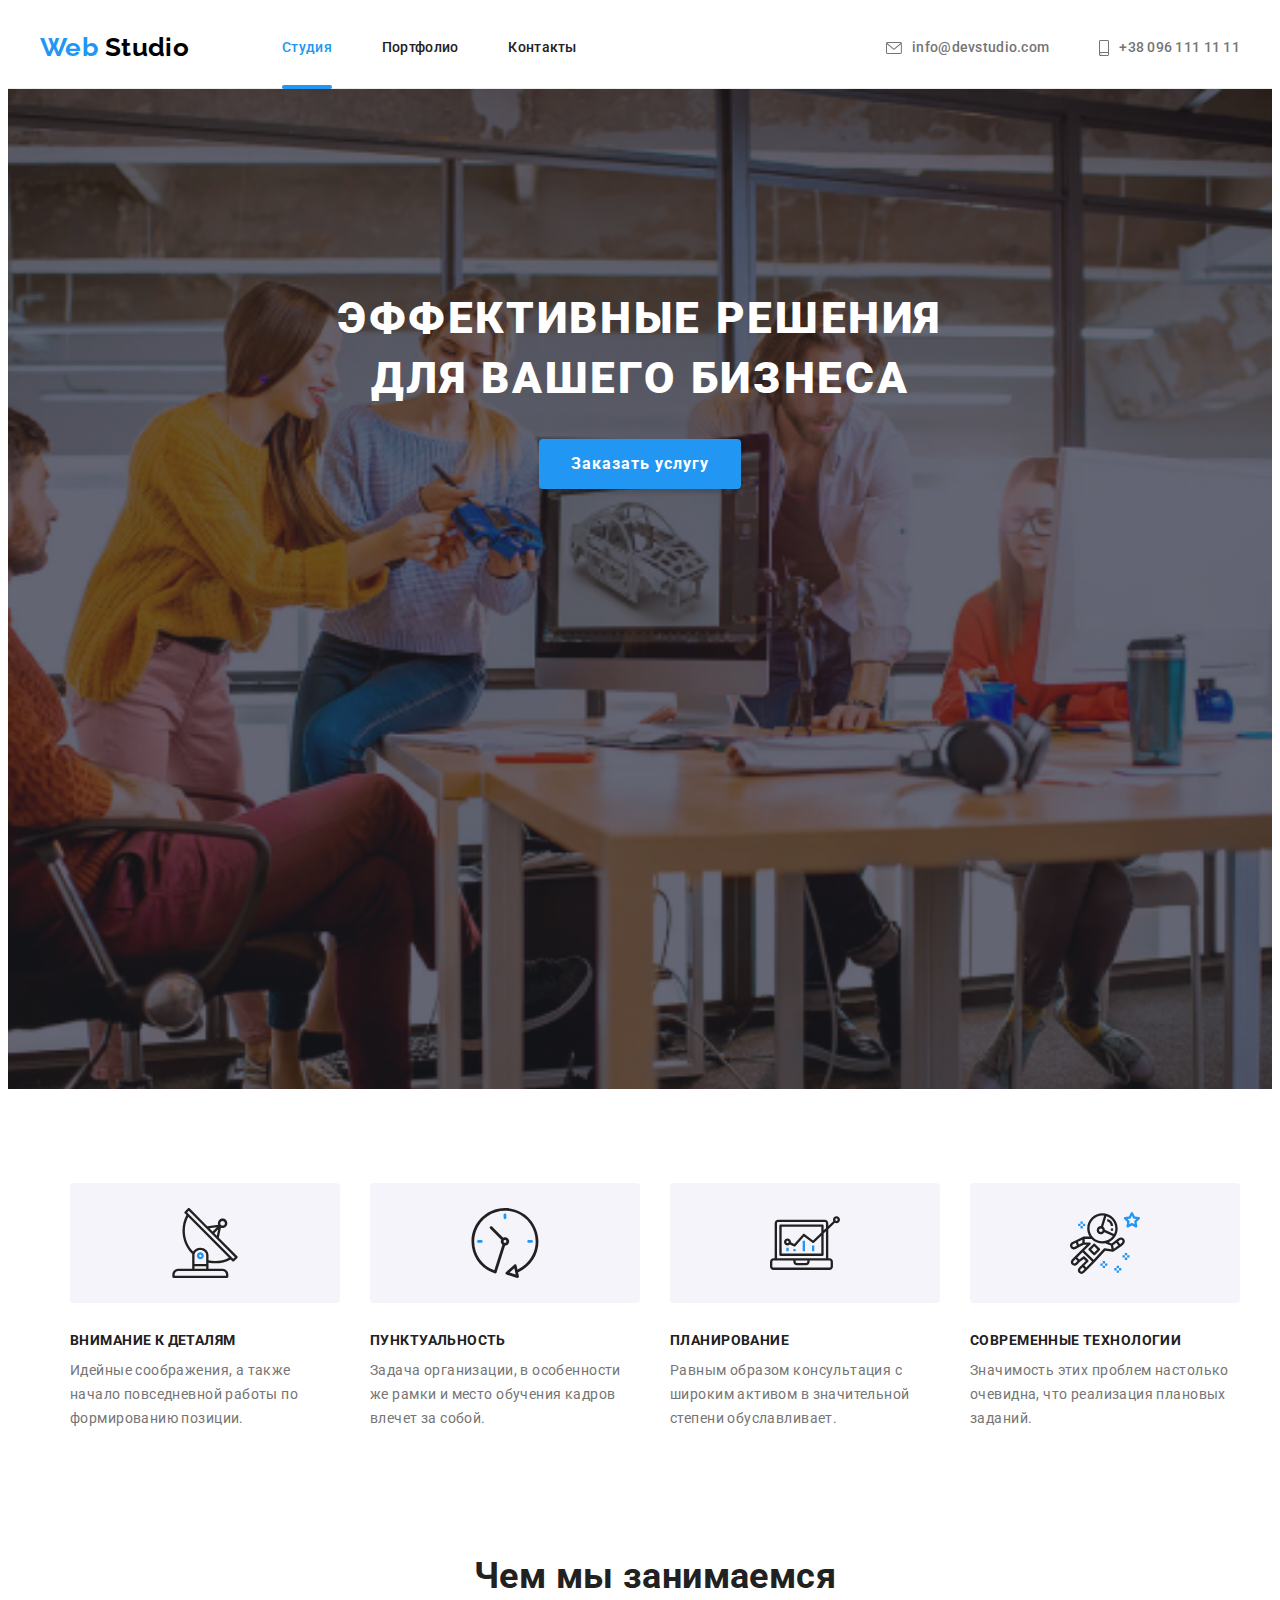
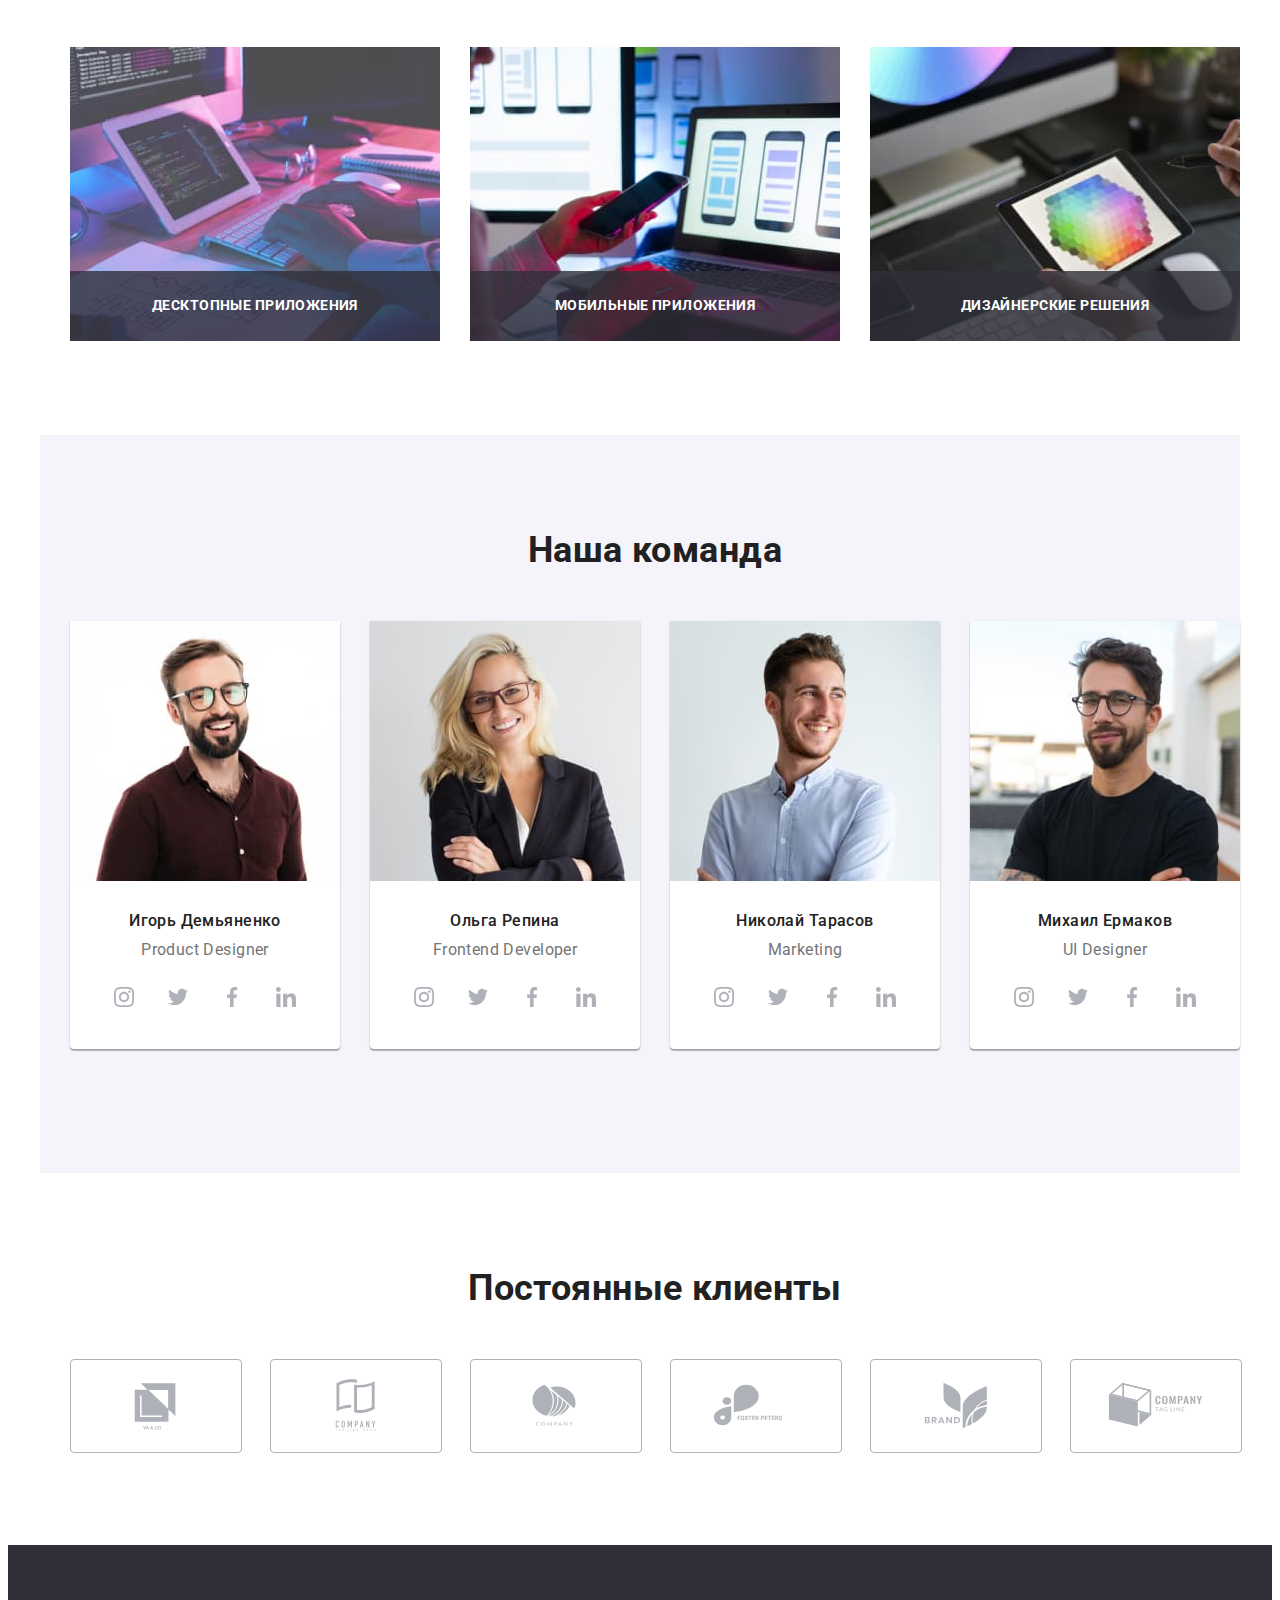
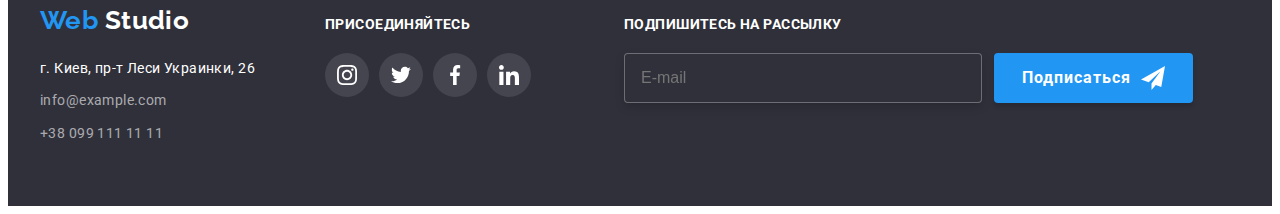
==== commit 5623fb98: "рефакторинг под адаптивную верстку" ====
--- a/index.html
+++ b/index.html
@@ -27,9 +27,9 @@
 				Studio
 			</a>
 			<!-- ==== menu navigation ==== -->
-			<nav>
+			<nav class="site-nav">
 				<!-- ====links to other pages ==== -->
-				<ul class="site-nav">
+				<ul class="site-nav__list">
 					<li class="site-nav__item">
 						<a href="./index.html" class="site-nav__link site-nav__link--active">Студия</a>
 					</li>
@@ -41,7 +41,7 @@
 					</li>
 				</ul>
 			</nav>
-			<!-- ==== e-mail and tel ==== -->
+			<!-- ==== contacts ==== -->
 			<ul class="contacts">
 				<li class="contacts__item">
 					<a href="mailto:info@devstudio.com" class="contacts__link">
@@ -61,6 +61,69 @@
 				</li>
 			</ul>
 		</div>
+		<!-- ==== mobile-menu ==== -->
+		<div class="header__mobile-menu mobile-menu" id="mobile-menu" data-menu>
+			<nav class="mobile-menu__navigation">
+				<ul class="mobile-menu__navigation-list">
+					<li class="mobile-menu__navigation-item">
+						<a href="./index.html"
+							class="mobile-menu__navigation-link mobile-menu__navigation-link--active">Студия</a>
+					</li>
+					<li class="mobile-menu__navigation-item">
+						<a href="./portfolio.html" class="mobile-menu__navigation-link">Портфолио</a>
+					</li>
+					<li class="mobile-menu__navigation-item">
+						<a href="" class="mobile-menu__navigation-link">Контакты</a>
+					</li>
+				</ul>
+			</nav>
+			<ul class="mobile-menu__contacts">
+				<li class="mobile-menu__contacts-item">
+					<a href="tel:+380961111111" class="mobile-menu__contacts-tel">
+
+						+38 096 111 11 11
+					</a>
+				</li>
+				<li class="mobile-menu__contacts-item">
+					<a href="mailto:info@devstudio.com" class="mobile-menu__contacts-mail">
+						info@devstudio.com
+					</a>
+				</li>
+			</ul>
+			<ul class="mobile-menu__socials">
+				<li class="mobile-menu__socials-item">
+					<a class="mobile-menu__socials-link" href="https://www.instagram.com/" target="_blank"
+						rel="noopener noreferrer" lang="en" aria-label="Instagram">
+						Instagram
+					</a>
+				</li>
+				<li class="mobile-menu__socials-item">
+					<a class="mobile-menu__socials-link" href="https://twitter.com/" target="_blank"
+						rel="noopener noreferrer" lang="en" aria-label="Twitter">
+						Twitter
+					</a>
+				</li>
+				<li class="mobile-menu__socials-item">
+					<a class="mobile-menu__socials-link" href="https://www.facebook.com/" target="_blank"
+						rel="noopener noreferrer" lang="en" aria-label="Facebook">
+						Facebook
+					</a>
+				</li>
+				<li class="mobile-menu__socials-item">
+					<a class="mobile-menu__socials-link" href="https://www.linkedin.com/" target="_blank"
+						rel="noopener noreferrer" lang="en" aria-label="Linkedin">
+						Linkedin
+					</a>
+				</li>
+			</ul>
+		</div>
+		<button class="mobile-button" type="button" aria-label="Переключатель мобильного меню" aria-expanded="false"
+			aria-controls="mobile-menu" data-menu-button>
+			<svg class="mobile-button__icon" width="40" height="40">
+				<use class="mobile-button__icon-open" href="./images/icons.svg#icon-menu_40px"></use>
+				<use class="mobile-button__icon-close" href="./images/icons.svg#icon-close_40px"></use>
+			</svg>
+		</button>
 	</header>
 
 	<!-- ======== page content ======== -->
@@ -130,21 +193,21 @@
 				<h2 class="section__title">Чем мы занимаемся</h2>
 				<ul class="work__list">
 					<li class="work__item">
-						<img class="image" src="./images/box1_sq.jpg" alt="Разработка декстопных приложений" width="370"
-							height="294" />
+						<img class="image" src="./images/works/box_1.jpg" alt="Разработка декстопных приложений"
+							width="370" height="294" />
 						<div class="work__label">
 							<p class="work__description">Десктопные приложения</p>
 						</div>
 					</li>
 					<li class="work__item">
-						<img class="image" src="./images/box2_sq.jpg" alt="Разработка мобильных приложений" width="370"
-							height="294" />
+						<img class="image" src="./images/works/box_2.jpg" alt="Разработка мобильных приложений"
+							width="370" height="294" />
 						<div class="work__label">
 							<p class="work__description">Мобильные приложения</p>
 						</div>
 					</li>
 					<li class="work__item">
-						<img class="image" src="./images/box3_sq.jpg" alt="Разработка дизайнерских приложений"
+						<img class="image" src="./images/works/box_3.jpg" alt="Разработка дизайнерских приложений"
 							width="370" height="294" />
 						<div class="work__label">
 							<p class="work__description">Дизайнерские решения</p>
@@ -159,7 +222,7 @@
 				<h2 class="section__title">Наша команда</h2>
 				<ul class="team__list">
 					<li class="team__item">
-						<img src="./images/card1_sq.jpg" alt="фото Игоря Демьяненко" width="270" height="260" />
+						<img class="team__image image" src="./images/team/card_1.jpg" alt="фото Игоря Демьяненко" />
 						<div class="team__wrap">
 							<h3 class="team__title">Игорь Демьяненко</h3>
 							<p class="team__description" lang="en">Product Designer</p>
@@ -200,7 +263,7 @@
 						</div>
 					</li>
 					<li class="team__item">
-						<img src="./images/card2_sq.jpg" alt="фото Ольги Репиной" width="270" height="260" />
+						<img class="team__image image" src="./images/team/card_2.jpg" alt="фото Ольги Репиной" />
 						<div class="team__wrap">
 							<h3 class="team__title">Ольга Репина</h3>
 							<p class="team__description" lang="en">Frontend Developer</p>
@@ -241,7 +304,7 @@
 						</div>
 					</li>
 					<li class="team__item">
-						<img src="./images/card3_sq.jpg" alt="фото Николая Тарасова" width="270" height="260" />
+						<img class="team__image image" src="./images/team/card_3.jpg" alt="фото Николая Тарасова" />
 						<div class="team__wrap">
 							<h3 class="team__title">Николай Тарасов</h3>
 							<p class="team__description" lang="en">Marketing</p>
@@ -282,7 +345,7 @@
 						</div>
 					</li>
 					<li class="team__item">
-						<img src="./images/card4_sq.jpg" alt="фото Михаила Ермакова" width="270" />
+						<img class="team__image image" src="./images/team/card_4.jpg" alt="фото Михаила Ермакова" />
 						<div class="team__wrap">
 							<h3 class="team__title">Михаил Ермаков</h3>
 							<p class="team__description" lang="en">UI Designer</p>
@@ -326,7 +389,7 @@
 			</div>
 		</section>
 		<!-- ==== section regular clients ==== -->
-		<section class="clients__section section">
+		<section class="clients section">
 			<div class="container">
 				<h2 class="section__title">Постоянные клиенты</h2>
 				<ul class="clients__list">
@@ -406,7 +469,7 @@
 			</div>
 			<!-- ==== social links ==== -->
 			<div class="footer__join join">
-				<h3 class="join__title">присоединяйтесь</h3>
+				<p class="join__title">присоединяйтесь</p>
 				<ul class="social-links list">
 					<li class="social-links__item social-links__item--bgc">
 						<a class="social-links__link" href="https://www.instagram.com/" target="_blank"
@@ -444,7 +507,7 @@
 			</div>
 			<!-- ==== form subscribe ==== -->
 			<div class="footer__subscribe subscribe">
-				<h3 class="subscribe__title">Подпишитесь на рассылку</h3>
+				<p class="subscribe__title">Подпишитесь на рассылку</p>
 				<form class="subscribe__form">
 					<label aria-label="Почта">
 						<input type="email" name="email" placeholder="E-mail" class="subscribe__input" /></label>
@@ -500,7 +563,7 @@
 						<svg class="form__icon form__icon--checked" width="16" height="15">
 							<use href="./images/icons.svg#icon-check2"></use>
 						</svg>
-						<span class="form__icon--unchecked"></span>
+						<span class="form__icon form__icon--unchecked"></span>
 					</span>
 					<span class="form__label form__label-checkbox">
 						Соглашаюсь с рассылкой и принимаю
@@ -512,6 +575,7 @@
 		</div>
 	</div>
 	<script src="./js/modal.js"></script>
+	<script src="./js/mobile-menu.js"></script>
 </body>
 
 </html>--- a/css/main.min.css
+++ b/css/main.min.css
@@ -1,2 +1,2 @@
-.section__title--hidden,.form__input-checkbox{position:absolute;white-space:nowrap;margin:-1px;width:1px;height:1px;overflow:hidden;border:0;padding:0;clip:rect(0 0 0 0);-webkit-clip-path:inset(50%);clip-path:inset(50%)}.social-links,.site-nav,.contacts,.features__list,.work__list,.team__list,.clients__list,.filters,.projects,.address__list{list-style:none;display:-webkit-box;display:-ms-flexbox;display:flex;padding:0;margin:0}.social-links__link,.site-nav__link,.contacts__link,.clients__link{text-decoration:none;color:inherit}.social-links__link:hover,.site-nav__link:hover,.contacts__link:hover,.clients__link:hover,.social-links__link:focus,.site-nav__link:focus,.contacts__link:focus,.clients__link:focus{color:#2196f3}body{font-family:"Roboto",sans-serif;font-weight:400;font-size:14px;letter-spacing:0.03em;color:#212121;background-color:#fff}h1,h2,h3,h4,h5,h6,p{margin-top:0;margin-bottom:0;padding-top:0;padding-bottom:0}.logo{font-family:"Raleway",sans-serif;font-weight:700;font-size:26px;line-height:1.2;text-decoration:none;color:inherit}.logo--header-accent{padding-top:24px;padding-bottom:25px;margin-right:93px;color:#000}.logo--footer-accent{display:block;margin-bottom:20px;color:#fff}.logo__label{color:#2196f3}.button{font-family:inherit;font-weight:700;font-size:16px;line-height:1.88;letter-spacing:0.06em;color:#fff;background-color:#2196f3;-webkit-box-shadow:0px 4px 4px rgba(0,0,0,0.15);box-shadow:0px 4px 4px rgba(0,0,0,0.15);border-radius:4px;border-width:0;border-color:#2196f3;cursor:pointer;-webkit-transition:color 250ms cubic-bezier(0.4, 0, 0.2, 1),background-color 250ms cubic-bezier(0.4, 0, 0.2, 1),border-color 250ms cubic-bezier(0.4, 0, 0.2, 1);transition:color 250ms cubic-bezier(0.4, 0, 0.2, 1),background-color 250ms cubic-bezier(0.4, 0, 0.2, 1),border-color 250ms cubic-bezier(0.4, 0, 0.2, 1)}.button:hover,.button:focus{background-color:#188ce8;border-color:#188ce8}.image{display:block;max-width:100%;height:auto}.container{width:1200px;margin-top:0;margin-bottom:0;margin-left:auto;margin-right:auto;padding-top:0;padding-bottom:0;padding-left:15px;padding-right:15px}.section{padding-top:94px;padding-bottom:94px}.section__title{margin-bottom:50px;font-weight:700;font-size:36px;line-height:1.17;text-align:center}.social-links{-webkit-box-pack:center;-ms-flex-pack:center;justify-content:center}.social-links__item:not(:last-child){margin-right:10px}.social-links__item--bgc{border-radius:50%;background:rgba(255,255,255,0.1)}.social-links__link{display:-webkit-box;display:-ms-flexbox;display:flex;-webkit-box-align:center;-ms-flex-align:center;align-items:center;-webkit-box-pack:center;-ms-flex-pack:center;justify-content:center;width:44px;height:44px;color:#afb1b8;border-radius:50%;-webkit-transition:color 250ms cubic-bezier(0.4, 0, 0.2, 1),background-color 250ms cubic-bezier(0.4, 0, 0.2, 1);transition:color 250ms cubic-bezier(0.4, 0, 0.2, 1),background-color 250ms cubic-bezier(0.4, 0, 0.2, 1)}.social-links__link:hover,.social-links__link:focus{color:#fff;background-color:#2196f3}.social-links__icon{fill:currentColor}.social-links__icon--white{fill:#fff}.header{border-bottom:1px solid #ececec}.header__container{display:-webkit-box;display:-ms-flexbox;display:flex;-webkit-box-align:center;-ms-flex-align:center;align-items:center}.site-nav__item:not(:last-child){margin-right:50px}.site-nav__link{display:-webkit-box;display:-ms-flexbox;display:flex;-webkit-box-align:center;-ms-flex-align:center;align-items:center;padding-top:32px;padding-bottom:32px;font-weight:500;line-height:1.14;letter-spacing:0.02em;-webkit-transition:color 250ms cubic-bezier(0.4, 0, 0.2, 1);transition:color 250ms cubic-bezier(0.4, 0, 0.2, 1)}.site-nav__link--active{position:relative;color:#2196f3}.site-nav__link--active::after{position:absolute;content:"";bottom:-1px;left:0;width:100%;height:4px;border-radius:2px;background:#2196f3}.contacts{margin-left:auto}.contacts__link{display:-webkit-box;display:-ms-flexbox;display:flex;-webkit-box-align:center;-ms-flex-align:center;align-items:center;padding-top:32px;padding-bottom:32px;font-weight:500;line-height:1.14;letter-spacing:0.02em;-webkit-transition:color 250ms cubic-bezier(0.4, 0, 0.2, 1);transition:color 250ms cubic-bezier(0.4, 0, 0.2, 1)}.contacts__item{color:#757575}.contacts__item:not(:last-child){margin-right:50px}.contacts__icon{margin-right:10px;fill:currentColor}.hero{margin-left:auto;margin-right:auto;padding-top:200px;padding-bottom:200px;max-width:1600px;height:600px;background-color:#2f303a;background-image:-webkit-gradient(linear, left top, right top, from(rgba(47,48,58,0.4)), to(rgba(47,48,58,0.4))),url(../images/hero.jpg);background-image:linear-gradient(to right, rgba(47,48,58,0.4), rgba(47,48,58,0.4)),url(../images/hero.jpg);background-size:cover;text-align:center}.hero__title{margin-bottom:30px;font-weight:900;font-size:44px;line-height:1.36;letter-spacing:0.06em;text-transform:uppercase;color:#fff}.hero__button{display:inline-block;-webkit-box-align:center;-ms-flex-align:center;align-items:center;padding:10px 32px}.features{padding-bottom:0}.features__item{width:270px}.features__item:not(:last-child){margin-right:30px}.features__icon{display:-webkit-box;display:-ms-flexbox;display:flex;-webkit-box-pack:center;-ms-flex-pack:center;justify-content:center;-webkit-box-align:center;-ms-flex-align:center;align-items:center;margin-bottom:30px;width:270px;height:120px;background:#f5f4fa;border-radius:4px}.features__title{margin-bottom:10px;font-weight:700;font-size:14px;line-height:1.14;text-transform:uppercase}.features__description{line-height:1.71;color:#757575}.work__item{position:relative}.work__item:not(:last-child){margin-right:30px}.work__label{position:absolute;bottom:0;left:0;display:-webkit-box;display:-ms-flexbox;display:flex;-webkit-box-pack:center;-ms-flex-pack:center;justify-content:center;-webkit-box-align:center;-ms-flex-align:center;align-items:center;width:370px;height:70px;background:rgba(47,48,58,0.8)}.work__description{font-weight:700;line-height:1.14;text-align:center;letter-spacing:0.03em;text-transform:uppercase;color:#fff}.team{background-color:#f5f4fa}.team__item{width:270px;background-color:#fff;-webkit-box-shadow:0px 1px 3px rgba(0,0,0,0.12),0px 1px 1px rgba(0,0,0,0.14),0px 2px 1px rgba(0,0,0,0.2);box-shadow:0px 1px 3px rgba(0,0,0,0.12),0px 1px 1px rgba(0,0,0,0.14),0px 2px 1px rgba(0,0,0,0.2);border-radius:0px 0px 4px 4px}.team__item:not(:last-child){margin-right:30px}.team__wrap{padding-top:30px;padding-bottom:30px;text-align:center}.team__title{margin-bottom:10px;font-weight:500;font-size:16px;line-height:1.19}.team__description{margin-bottom:16px;font-weight:400;font-size:16px;line-height:1.19;color:#757575}.clients__item:not(:last-child){margin-right:30px}.clients__link{display:-webkit-box;display:-ms-flexbox;display:flex;-webkit-box-pack:center;-ms-flex-pack:center;justify-content:center;-webkit-box-align:center;-ms-flex-align:center;align-items:center;width:170px;height:92px;color:#afb1b8;border:1px solid #afb1b8;border-radius:4px;-webkit-transition:color 250ms cubic-bezier(0.4, 0, 0.2, 1),border 250ms cubic-bezier(0.4, 0, 0.2, 1);transition:color 250ms cubic-bezier(0.4, 0, 0.2, 1),border 250ms cubic-bezier(0.4, 0, 0.2, 1)}.clients__link:hover,.clients__link:focus{border:1px solid #2196f3;color:#2196f3}.clients__icon{fill:currentColor}.filters{-webkit-box-pack:center;-ms-flex-pack:center;justify-content:center}.filters__item:not(:last-child){margin-right:8px}.filters__button{padding:6px 22px;width:auto;height:auto;font-family:inherit;font-weight:500;font-size:16px;line-height:1.62;letter-spacing:0.03em;color:#212121;background-color:#f5f4fa;border-color:transparent;border-radius:4px;-webkit-transition:color 250ms cubic-bezier(0.4, 0, 0.2, 1),background-color 250ms cubic-bezier(0.4, 0, 0.2, 1),-webkit-box-shadow 250ms cubic-bezier(0.4, 0, 0.2, 1);transition:color 250ms cubic-bezier(0.4, 0, 0.2, 1),background-color 250ms cubic-bezier(0.4, 0, 0.2, 1),-webkit-box-shadow 250ms cubic-bezier(0.4, 0, 0.2, 1);transition:color 250ms cubic-bezier(0.4, 0, 0.2, 1),background-color 250ms cubic-bezier(0.4, 0, 0.2, 1),box-shadow 250ms cubic-bezier(0.4, 0, 0.2, 1);transition:color 250ms cubic-bezier(0.4, 0, 0.2, 1),background-color 250ms cubic-bezier(0.4, 0, 0.2, 1),box-shadow 250ms cubic-bezier(0.4, 0, 0.2, 1),-webkit-box-shadow 250ms cubic-bezier(0.4, 0, 0.2, 1);cursor:pointer}.filters__button:active,.filters__button:hover,.filters__button:focus{color:#fff;background-color:#2196f3;-webkit-box-shadow:0px 3px 1px rgba(0,0,0,0.1),0px 1px 2px rgba(0,0,0,0.08),0px 2px 2px rgba(0,0,0,0.12);box-shadow:0px 3px 1px rgba(0,0,0,0.1),0px 1px 2px rgba(0,0,0,0.08),0px 2px 2px rgba(0,0,0,0.12)}.projects{-ms-flex-wrap:wrap;flex-wrap:wrap;margin-top:50px}.projects__item{margin-right:30px;margin-bottom:30px;width:370px}.projects__item:nth-child(3n){margin-right:0}.projects__item:nth-last-child(-n+3){margin-bottom:0}.projects__link{display:inline-block;text-decoration:none;color:inherit;-webkit-transition:-webkit-box-shadow 250ms cubic-bezier(0.4, 0, 0.2, 1);transition:-webkit-box-shadow 250ms cubic-bezier(0.4, 0, 0.2, 1);transition:box-shadow 250ms cubic-bezier(0.4, 0, 0.2, 1);transition:box-shadow 250ms cubic-bezier(0.4, 0, 0.2, 1), -webkit-box-shadow 250ms cubic-bezier(0.4, 0, 0.2, 1)}.projects__link:hover,.projects__link:focus{color:inherit;-webkit-box-shadow:0px 1px 1px rgba(0,0,0,0.12),0px 4px 4px rgba(0,0,0,0.06),1px 4px 6px rgba(0,0,0,0.16);box-shadow:0px 1px 1px rgba(0,0,0,0.12),0px 4px 4px rgba(0,0,0,0.06),1px 4px 6px rgba(0,0,0,0.16)}.projects__wrap{padding-top:20px;padding-bottom:20px;padding-left:24px;padding-right:24px;border-right:1px solid #eeeeee;border-bottom:1px solid #eeeeee;border-left:1px solid #eeeeee}.projects__title{margin-bottom:4px;font-weight:700;font-size:18px;line-height:2;letter-spacing:0.06em;text-align:left}.projects__subtitle{font-weight:400;font-size:16px;line-height:1.88;text-align:left;color:#757575}.projects__box{position:relative;overflow:hidden}.projects__description{position:absolute;padding-top:63px;padding-bottom:63px;padding-left:24px;padding-right:24px;width:100%;height:100%;background-color:rgba(33,150,243,0.9);color:#fff;font-size:18px;line-height:1.56;text-align:left;-webkit-transition:-webkit-transform 250ms cubic-bezier(0.4, 0, 0.2, 1);transition:-webkit-transform 250ms cubic-bezier(0.4, 0, 0.2, 1);transition:transform 250ms cubic-bezier(0.4, 0, 0.2, 1);transition:transform 250ms cubic-bezier(0.4, 0, 0.2, 1), -webkit-transform 250ms cubic-bezier(0.4, 0, 0.2, 1)}.projects__link:hover .projects__description,.projects__link:focus .projects__description{-webkit-transform:translateY(-100%);transform:translateY(-100%)}.footer{padding-top:60px;padding-bottom:60px;background-color:#2f303a}.footer__container{display:-webkit-box;display:-ms-flexbox;display:flex;-webkit-box-align:baseline;-ms-flex-align:baseline;align-items:baseline}.footer__contacts{margin-right:70px}.address{font-style:inherit;line-height:1.71;color:rgba(255,255,255,0.6)}.address__list{display:block}.address__item:first-child{padding-top:0;color:#fff}.address__item:not(:last-child){margin-bottom:9px}.address__link{text-decoration:none;color:inherit}.footer__join{margin-right:93px}.join__title{margin-bottom:20px;font-weight:700;line-height:1.14;text-transform:uppercase;color:#fff}.footer__subscribe{margin-right:auto}.subscribe__form{display:-webkit-box;display:-ms-flexbox;display:flex}.subscribe__title{margin-bottom:20px;font-weight:700;line-height:1.14;text-transform:uppercase;color:#fff}.subscribe__input{margin-right:12px;padding-top:15px;padding-bottom:15px;padding-left:16px;width:358px;height:50px;display:-webkit-box;display:-ms-flexbox;display:flex;-webkit-box-align:center;-ms-flex-align:center;align-items:center;font-size:16px;line-height:1.25;color:rgba(255,255,255,0.6);background-color:#2f303a;-webkit-box-sizing:border-box;box-sizing:border-box;border:1px solid rgba(255,255,255,0.3);-webkit-filter:drop-shadow(0px 4px 4px rgba(0,0,0,0.15));filter:drop-shadow(0px 4px 4px rgba(0,0,0,0.15));border-radius:4px;-webkit-transition:border-color transition-duration cubic-bezier(0.4, 0, 0.2, 1);transition:border-color transition-duration cubic-bezier(0.4, 0, 0.2, 1)}.subscribe__input:hover,.subscribe__input:focus,.subscribe__input:active{outline:0;border-color:#fff}.subscribe__button{display:-webkit-box;display:-ms-flexbox;display:flex;-webkit-box-align:center;-ms-flex-align:center;align-items:center;-webkit-box-pack:center;-ms-flex-pack:center;justify-content:center;text-align:center;padding:10px 28px}.subscribe__button::after{content:"";display:inline-block;width:24px;height:24px;margin-left:10px;background-image:url(../images/icons/send.svg);background-size:contain}.backdrop{position:fixed;top:0;left:0;width:100%;height:100%;background:rgba(0,0,0,0.2);-webkit-transition:opacity 250ms cubic-bezier(0.4, 0, 0.2, 1),visibility 250ms cubic-bezier(0.4, 0, 0.2, 1),-webkit-transform 250ms cubic-bezier(0.4, 0, 0.2, 1);transition:opacity 250ms cubic-bezier(0.4, 0, 0.2, 1),visibility 250ms cubic-bezier(0.4, 0, 0.2, 1),-webkit-transform 250ms cubic-bezier(0.4, 0, 0.2, 1);transition:opacity 250ms cubic-bezier(0.4, 0, 0.2, 1),visibility 250ms cubic-bezier(0.4, 0, 0.2, 1),transform 250ms cubic-bezier(0.4, 0, 0.2, 1);transition:opacity 250ms cubic-bezier(0.4, 0, 0.2, 1),visibility 250ms cubic-bezier(0.4, 0, 0.2, 1),transform 250ms cubic-bezier(0.4, 0, 0.2, 1),-webkit-transform 250ms cubic-bezier(0.4, 0, 0.2, 1)}.backdrop.is-hidden{opacity:0;pointer-events:none;visibility:hidden}.form{display:block;text-align:center}.form__field{display:block;margin-bottom:10px;text-align:left}.form__label{display:inline-block;margin-bottom:4px;font-size:12px;line-height:1.17;letter-spacing:0.01em;color:#757575}.form__wrapper{position:relative;display:block}.form__input{display:-webkit-box;display:-ms-flexbox;display:flex;padding-top:12px;padding-bottom:12px;padding-left:42px;padding-right:16px;width:448px;height:40px;color:#212121;border:1px solid rgba(33,33,33,0.2);border-radius:4px;-webkit-transition:border-color 250ms cubic-bezier(0.4, 0, 0.2, 1);transition:border-color 250ms cubic-bezier(0.4, 0, 0.2, 1)}.form__field:focus-within .form__input{outline:0;border-color:#2196f3}.form__icon{position:absolute;top:50%;left:12px;-webkit-transform:translateY(-50%);transform:translateY(-50%);fill:currentColor;-webkit-transition:fill 250ms cubic-bezier(0.4, 0, 0.2, 1);transition:fill 250ms cubic-bezier(0.4, 0, 0.2, 1)}.form__field:focus-within .form__icon{fill:#2196f3}.form__field-comment{margin-bottom:20px}.form__comment{display:-webkit-box;display:-ms-flexbox;display:flex;padding:12px 16px;width:448px;height:120px;resize:none;line-height:1.14;letter-spacing:0.01em;color:#212121;border:1px solid rgba(33,33,33,0.2);border-radius:4px;-webkit-transition:border-color 250ms cubic-bezier(0.4, 0, 0.2, 1);transition:border-color 250ms cubic-bezier(0.4, 0, 0.2, 1)}.form__comment:hover,.form__comment:focus,.form__comment:active{outline:0;border-color:#2196f3}.form__comment::-webkit-input-placeholder{color:rgba(117,117,117,0.5)}.form__comment:-ms-input-placeholder{color:rgba(117,117,117,0.5)}.form__comment::-ms-input-placeholder{color:rgba(117,117,117,0.5)}.form__comment::placeholder{color:rgba(117,117,117,0.5)}.form__field-checkbox{display:-webkit-box;display:-ms-flexbox;display:flex;-webkit-box-pack:center;-ms-flex-pack:center;justify-content:center;-webkit-box-align:center;-ms-flex-align:center;align-items:center;margin-bottom:30px}.form__wrapper-checkbox{position:relative;display:block;margin-right:7px;width:16px;height:15px;cursor:pointer}.form__icon--checked{position:absolute;top:50%;left:0;-webkit-transform:translateY(-50%);transform:translateY(-50%);opacity:0;-webkit-transition:opacity 250ms cubic-bezier(0.4, 0, 0.2, 1);transition:opacity 250ms cubic-bezier(0.4, 0, 0.2, 1)}.form__input-checkbox:checked+.form__icon--checked{opacity:1}.form__icon--unchecked{position:absolute;top:50%;left:0;-webkit-transform:translateY(-50%);transform:translateY(-50%);width:16px;height:15px;border:2px solid #212121;border-radius:2px;-webkit-transition:border-color 250ms cubic-bezier(0.4, 0, 0.2, 1);transition:border-color 250ms cubic-bezier(0.4, 0, 0.2, 1)}.form__input-checkbox:checked ~ .form__icon--unchecked,.form__input-checkbox:focus ~ .form__icon--unchecked,.form__input-checkbox:hover ~ .form__icon--unchecked{border-color:#2196f3}.form__label-checkbox{margin-bottom:0;font-size:14px;line-height:1.71;color:#757575;cursor:pointer;-webkit-user-select:none;-moz-user-select:none;-ms-user-select:none;user-select:none}.form__agreement{color:#2196f3}.form__send-button{padding:10px 55px}.modal{position:absolute;top:50%;left:50%;-webkit-transform:translate(-50%, -50%) scale(1);transform:translate(-50%, -50%) scale(1);padding:40px;width:528px;height:581px;background:#fff;-webkit-box-shadow:0px 1px 3px rgba(0,0,0,0.12),0px 1px 1px rgba(0,0,0,0.14),0px 2px 1px rgba(0,0,0,0.2);box-shadow:0px 1px 3px rgba(0,0,0,0.12),0px 1px 1px rgba(0,0,0,0.14),0px 2px 1px rgba(0,0,0,0.2);border-radius:4px;opacity:1;-webkit-transition:visibility 250ms cubic-bezier(0.4, 0, 0.2, 1),opacity 250ms cubic-bezier(0.4, 0, 0.2, 1),-webkit-transform 250ms cubic-bezier(0.4, 0, 0.2, 1);transition:visibility 250ms cubic-bezier(0.4, 0, 0.2, 1),opacity 250ms cubic-bezier(0.4, 0, 0.2, 1),-webkit-transform 250ms cubic-bezier(0.4, 0, 0.2, 1);transition:transform 250ms cubic-bezier(0.4, 0, 0.2, 1),visibility 250ms cubic-bezier(0.4, 0, 0.2, 1),opacity 250ms cubic-bezier(0.4, 0, 0.2, 1);transition:transform 250ms cubic-bezier(0.4, 0, 0.2, 1),visibility 250ms cubic-bezier(0.4, 0, 0.2, 1),opacity 250ms cubic-bezier(0.4, 0, 0.2, 1),-webkit-transform 250ms cubic-bezier(0.4, 0, 0.2, 1)}.backdrop.is-hidden>.modal{-webkit-transform:translate(-50%, -50%) scale(1.5);transform:translate(-50%, -50%) scale(1.5)}.modal__title{margin-bottom:12px;font-weight:700;font-size:20px;line-height:1.15;text-align:center}.modal__close-button{position:absolute;top:8px;right:8px;display:-webkit-box;display:-ms-flexbox;display:flex;-webkit-box-pack:center;-ms-flex-pack:center;justify-content:center;-webkit-box-align:center;-ms-flex-align:center;align-items:center;width:30px;height:30px;color:#000;background:#fff;border:1px solid rgba(0,0,0,0.1);border-radius:50%;cursor:pointer;-webkit-transition:color 250ms cubic-bezier(0.4, 0, 0.2, 1);transition:color 250ms cubic-bezier(0.4, 0, 0.2, 1)}.modal__close-button:hover,.modal__close-button:focus{color:#2196f3}.modal__icon{fill:currentColor}
+.section__title--hidden,.form__input-checkbox{position:absolute;white-space:nowrap;margin:-1px;width:1px;height:1px;overflow:hidden;border:0;padding:0;clip:rect(0 0 0 0);-webkit-clip-path:inset(50%);clip-path:inset(50%)}.social-links,.site-nav__list,.contacts,.mobile-menu__contacts,.mobile-menu__socials,.features__list,.work__list,.team__list,.clients__list,.filters,.projects,.address__list{list-style:none;padding:0;margin:0}.social-links__link,.site-nav__link,.contacts__link,.mobile-menu__navigation-link,.mobile-menu__contacts-tel,.mobile-menu__contacts-mail,.mobile-menu__socials-link,.clients__link{text-decoration:none;color:inherit}.social-links__link:hover,.site-nav__link:hover,.contacts__link:hover,.mobile-menu__navigation-link:hover,.mobile-menu__contacts-tel:hover,.mobile-menu__contacts-mail:hover,.mobile-menu__socials-link:hover,.clients__link:hover,.social-links__link:focus,.site-nav__link:focus,.contacts__link:focus,.mobile-menu__navigation-link:focus,.mobile-menu__contacts-tel:focus,.mobile-menu__contacts-mail:focus,.mobile-menu__socials-link:focus,.clients__link:focus{color:#2196f3}body{font-family:"Roboto",sans-serif;font-weight:400;font-size:14px;letter-spacing:0.03em;color:#212121;background-color:#fff}h1,h2,h3,h4,h5,h6,p{margin-top:0;margin-bottom:0;padding-top:0;padding-bottom:0}.logo{font-family:"Raleway",sans-serif;font-weight:700;font-size:24px;line-height:1.17;text-decoration:none;color:inherit}@media screen and (min-width: 1200px){.logo{font-size:26px;line-height:1.2}}.logo--header-accent{color:#000;padding-top:16px;padding-bottom:16px}@media screen and (min-width: 768px){.logo--header-accent{padding-top:26px;padding-bottom:26px;margin-right:88px}}@media screen and (min-width: 1200px){.logo--header-accent{padding-top:24px;padding-bottom:25px;margin-right:93px}}.logo--footer-accent{display:block;margin-bottom:20px;color:#fff}.mobile-menu.is-open ~ .logo--header-accent{display:none}.logo__label{color:#2196f3}.button{font-family:inherit;font-weight:700;font-size:16px;line-height:1.88;letter-spacing:0.06em;color:#fff;background-color:#2196f3;-webkit-box-shadow:0px 4px 4px rgba(0,0,0,0.15);box-shadow:0px 4px 4px rgba(0,0,0,0.15);border-radius:4px;border-width:0;border-color:#2196f3;cursor:pointer;-webkit-transition:color 250ms cubic-bezier(0.4, 0, 0.2, 1),background-color 250ms cubic-bezier(0.4, 0, 0.2, 1),border-color 250ms cubic-bezier(0.4, 0, 0.2, 1);transition:color 250ms cubic-bezier(0.4, 0, 0.2, 1),background-color 250ms cubic-bezier(0.4, 0, 0.2, 1),border-color 250ms cubic-bezier(0.4, 0, 0.2, 1)}.button:hover,.button:focus{background-color:#188ce8;border-color:#188ce8}.image{display:block;max-width:100%;height:auto}.container{width:100%;margin-top:0;margin-bottom:0;margin-left:auto;margin-right:auto;padding-top:0;padding-bottom:0;padding-left:15px;padding-right:15px}@media screen and (min-width: 1200px){.container{max-width:1200px}}.section{width:100%;margin-left:auto;margin-right:auto;padding-top:60px;padding-bottom:60px}@media screen and (min-width: 1200px){.section{width:1200px;padding-top:94px;padding-bottom:94px}}.section__title{margin-bottom:30px;font-weight:700;font-size:28px;line-height:1.17;text-align:center}@media screen and (min-width: 1200px){.section__title{margin-bottom:50px;font-size:36px}}.social-links{display:-webkit-box;display:-ms-flexbox;display:flex;-ms-flex-wrap:wrap;flex-wrap:wrap;-webkit-box-pack:center;-ms-flex-pack:center;justify-content:center}.social-links__item:not(:last-child){margin-right:10px}.social-links__item--bgc{border-radius:50%;background:rgba(255,255,255,0.1)}.social-links__link{display:-webkit-box;display:-ms-flexbox;display:flex;-webkit-box-align:center;-ms-flex-align:center;align-items:center;-webkit-box-pack:center;-ms-flex-pack:center;justify-content:center;width:44px;height:44px;color:#afb1b8;border-radius:50%;-webkit-transition:color 250ms cubic-bezier(0.4, 0, 0.2, 1),background-color 250ms cubic-bezier(0.4, 0, 0.2, 1);transition:color 250ms cubic-bezier(0.4, 0, 0.2, 1),background-color 250ms cubic-bezier(0.4, 0, 0.2, 1)}.social-links__link:hover,.social-links__link:focus{color:#fff;background-color:#2196f3}.social-links__icon{fill:currentColor}.social-links__icon--white{fill:#fff}.header{position:relative;width:100%;height:60px;border-bottom:1px solid #ececec}@media screen and (min-width: 768px){.header{height:auto}}.header__container{display:-webkit-box;display:-ms-flexbox;display:flex;-webkit-box-align:center;-ms-flex-align:center;align-items:center;text-align:left}.site-nav__list{display:none}@media screen and (min-width: 768px){.site-nav__list{display:-webkit-box;display:-ms-flexbox;display:flex;-ms-flex-wrap:wrap;flex-wrap:wrap;-webkit-box-pack:center;-ms-flex-pack:center;justify-content:center}}.site-nav__item:not(:last-child){margin-right:50px}.site-nav__link{display:-webkit-box;display:-ms-flexbox;display:flex;-webkit-box-align:center;-ms-flex-align:center;align-items:center;padding-top:32px;padding-bottom:32px;font-weight:500;line-height:1.14;letter-spacing:0.02em;-webkit-transition:color 250ms cubic-bezier(0.4, 0, 0.2, 1);transition:color 250ms cubic-bezier(0.4, 0, 0.2, 1)}.site-nav__link--active{position:relative;color:#2196f3}.site-nav__link--active::after{position:absolute;content:"";bottom:-1px;left:0;width:100%;height:4px;border-radius:2px;background:#2196f3}.contacts{display:none;margin-left:auto}@media screen and (min-width: 768px){.contacts{display:block}}@media screen and (min-width: 1200px){.contacts{display:-webkit-box;display:-ms-flexbox;display:flex;-ms-flex-wrap:wrap;flex-wrap:wrap;-webkit-box-pack:center;-ms-flex-pack:center;justify-content:center;margin-left:auto}}.contacts__item{color:#757575}.contacts__item:not(:last-child){margin-bottom:10px}@media screen and (min-width: 1200px){.contacts__item:not(:last-child){margin-right:50px;margin-bottom:0}}.contacts__link{font-weight:500;font-size:12px;line-height:1.17;letter-spacing:0.02em;-webkit-transition:color 250ms cubic-bezier(0.4, 0, 0.2, 1);transition:color 250ms cubic-bezier(0.4, 0, 0.2, 1)}@media screen and (min-width: 1200px){.contacts__link{display:-webkit-box;display:-ms-flexbox;display:flex;-webkit-box-align:center;-ms-flex-align:center;align-items:center;padding-top:32px;padding-bottom:32px;font-size:14px;line-height:1.14}}.contacts__icon{margin-right:10px;fill:currentColor}.header__mobile-menu{position:fixed;top:0;left:0;width:100%;display:-webkit-box;display:-ms-flexbox;display:flex;-ms-flex-wrap:wrap;flex-wrap:wrap;padding:48px 40px;background-color:#fff;visibility:hidden;overflow-y:scroll}.header__mobile-menu.is-open{visibility:visible}@media screen and (min-width: 768px){.header__mobile-menu{display:none}}.mobile-menu__navigation{margin-bottom:302px}.mobile-menu__navigation-list{list-style:none;padding:0;margin:0}.mobile-menu__navigation-item:not(:last-child){margin-bottom:32px}.mobile-menu__navigation-link{display:-webkit-box;display:-ms-flexbox;display:flex;font-weight:500;font-size:40px;line-height:1.17;letter-spacing:0.02em;-webkit-transition:color 250ms cubic-bezier(0.4, 0, 0.2, 1);transition:color 250ms cubic-bezier(0.4, 0, 0.2, 1)}.mobile-menu__navigation-link--active{position:relative;color:#2196f3}.mobile-menu__contacts{margin-bottom:64px}.mobile-menu__contacts-item{line-height:1.17;letter-spacing:0.02em}.mobile-menu__contacts-item:not(:last-child){margin-bottom:32px}.mobile-menu__contacts-tel{font-weight:500;font-size:34px;color:#2196f3}.mobile-menu__contacts-mail{font-weight:500;font-size:24px;color:#757575}.mobile-menu__socials{display:-webkit-box;display:-ms-flexbox;display:flex;-ms-flex-wrap:wrap;flex-wrap:wrap;-webkit-box-pack:center;-ms-flex-pack:center;justify-content:center}.mobile-menu__socials-item{font-weight:500;font-size:18px;line-height:1.22;letter-spacing:0.02em;color:#2196f3}.mobile-menu__socials-item:not(:first-child){padding-left:10px}.mobile-menu__socials-item:not(:last-child){padding-right:10px;border-right:1px solid rgba(33,33,33,0.2)}.mobile-button{position:fixed;top:10px;right:15px;display:-webkit-box;display:-ms-flexbox;display:flex;-webkit-box-pack:center;-ms-flex-pack:center;justify-content:center;-webkit-box-align:center;-ms-flex-align:center;align-items:center;padding:0;width:40px;height:40px;color:#000;background:#fff;border:none;cursor:pointer;-webkit-transition:color 250ms cubic-bezier(0.4, 0, 0.2, 1);transition:color 250ms cubic-bezier(0.4, 0, 0.2, 1)}.mobile-button:hover,.mobile-button:focus{color:#2196f3}@media screen and (min-width: 768px){.mobile-button{display:none}}.mobile-button__icon{fill:currentColor}.mobile-button__icon-open{display:block}.mobile-button.is-open .mobile-button__icon-open{display:none}.mobile-button__icon-close{display:none}.mobile-button.is-open .mobile-button__icon-close{display:block;overflow-y:scroll}.hero{margin-left:auto;margin-right:auto;padding-top:118px;padding-bottom:118px;width:100%;height:400px;background-color:#2f303a;background-image:-webkit-gradient(linear, left top, right top, from(rgba(47,48,58,0.4)), to(rgba(47,48,58,0.4))),url(../images/hero/hero_480.jpg);background-image:linear-gradient(to right, rgba(47,48,58,0.4), rgba(47,48,58,0.4)),url(../images/hero/hero_480.jpg);background-size:cover;text-align:center}@media screen and (min-width: 1200px){.hero{padding-top:200px;padding-bottom:200px;max-width:1600px;height:600px}}.hero__title{margin-bottom:30px;font-weight:900;font-size:26px;line-height:1.62;letter-spacing:0.06em;text-transform:uppercase;color:#fff}@media screen and (min-width: 1200px){.hero__title{font-weight:900;font-size:44px;line-height:1.36}}.hero__button{display:inline-block;-webkit-box-align:center;-ms-flex-align:center;align-items:center;padding:10px 32px}@media screen and (min-width: 1200px){.features{padding-bottom:0}}@media screen and (min-width: 768px){.features__list{display:-webkit-box;display:-ms-flexbox;display:flex;-ms-flex-wrap:wrap;flex-wrap:wrap;-webkit-box-pack:center;-ms-flex-pack:center;justify-content:center}}.features__item{width:100%}.features__item:not(:last-child){margin-bottom:30px}@media screen and (min-width: 768px){.features__item{max-width:calc((100% - 60px)/2)}.features__item:nth-child(2n+1){margin-right:30px}}@media screen and (min-width: 1200px){.features__item{max-width:270px}.features__item:not(:last-child){margin-right:30px}}.features__icon{display:-webkit-box;display:-ms-flexbox;display:flex;-webkit-box-pack:center;-ms-flex-pack:center;justify-content:center;-webkit-box-align:center;-ms-flex-align:center;align-items:center;margin-bottom:30px;width:100%;height:120px;background:#f5f4fa;border-radius:4px}.features__title{margin-bottom:10px;font-weight:700;font-size:14px;line-height:1.14;text-transform:uppercase;text-align:center}@media screen and (min-width: 768px){.features__title{text-align:left}}.features__description{line-height:1.71;color:#757575}.work{display:none}@media screen and (min-width: 1200px){.work{display:block}}@media screen and (min-width: 768px){.work__list{display:-webkit-box;display:-ms-flexbox;display:flex;-ms-flex-wrap:wrap;flex-wrap:wrap;-webkit-box-pack:center;-ms-flex-pack:center;justify-content:center}}.work__item{position:relative}.work__item:not(:last-child){margin-right:30px}.work__label{position:absolute;bottom:0;left:0;display:-webkit-box;display:-ms-flexbox;display:flex;-webkit-box-pack:center;-ms-flex-pack:center;justify-content:center;-webkit-box-align:center;-ms-flex-align:center;align-items:center;width:370px;height:70px;background:rgba(47,48,58,0.8)}.work__description{font-weight:700;line-height:1.14;text-align:center;letter-spacing:0.03em;text-transform:uppercase;color:#fff}.team{background-color:#f5f4fa}@media screen and (min-width: 768px){.team__list{display:-webkit-box;display:-ms-flexbox;display:flex;-ms-flex-wrap:wrap;flex-wrap:wrap;-webkit-box-pack:center;-ms-flex-pack:center;justify-content:center}}.team__item{width:100%;background-color:#fff;-webkit-box-shadow:0px 1px 3px rgba(0,0,0,0.12),0px 1px 1px rgba(0,0,0,0.14),0px 2px 1px rgba(0,0,0,0.2);box-shadow:0px 1px 3px rgba(0,0,0,0.12),0px 1px 1px rgba(0,0,0,0.14),0px 2px 1px rgba(0,0,0,0.2);border-radius:0px 0px 4px 4px}.team__item:not(:last-child){margin-bottom:30px}@media screen and (min-width: 768px){.team__item{max-width:calc((100% - 30px)/2)}.team__item:nth-child(odd){margin-right:30px}.team__item:nth-last-child(-n+2){margin-bottom:30px}}@media screen and (min-width: 1200px){.team__item{max-width:270px;margin-bottom:0}.team__item:not(:last-child){margin-right:30px}}.team__image{width:100%}.team__wrap{padding-top:30px;padding-bottom:30px;text-align:center}.team__title{margin-bottom:10px;font-weight:500;font-size:16px;line-height:1.19}.team__description{margin-bottom:16px;font-weight:400;font-size:16px;line-height:1.19;color:#757575}.clients__list{display:-webkit-box;display:-ms-flexbox;display:flex;-ms-flex-wrap:wrap;flex-wrap:wrap;-webkit-box-pack:center;-ms-flex-pack:center;justify-content:center;margin:-15px}.clients__item{margin:15px;width:calc((100% - 30px*2)/2);height:92px}@media screen and (min-width: 768px){.clients__item{max-width:calc((100% - 30px*3)/3)}}@media screen and (min-width: 1200px){.clients__item{max-width:170px}}.clients__link{display:-webkit-box;display:-ms-flexbox;display:flex;-webkit-box-pack:center;-ms-flex-pack:center;justify-content:center;-webkit-box-align:center;-ms-flex-align:center;align-items:center;width:100%;height:100%;color:#afb1b8;border:1px solid #afb1b8;border-radius:4px;-webkit-transition:color 250ms cubic-bezier(0.4, 0, 0.2, 1),border 250ms cubic-bezier(0.4, 0, 0.2, 1);transition:color 250ms cubic-bezier(0.4, 0, 0.2, 1),border 250ms cubic-bezier(0.4, 0, 0.2, 1)}.clients__link:hover,.clients__link:focus{border:1px solid #2196f3;color:#2196f3}.clients__icon{fill:currentColor}.filters{display:-webkit-box;display:-ms-flexbox;display:flex;-ms-flex-wrap:wrap;flex-wrap:wrap;-webkit-box-pack:left;-ms-flex-pack:left;justify-content:left;margin-bottom:-15px}@media screen and (min-width: 768px){.filters{-webkit-box-pack:center;-ms-flex-pack:center;justify-content:center;margin-bottom:0}}.filters__item{margin-bottom:15px}.filters__item:not(:last-child){margin-right:8px}@media screen and (min-width: 768px){.filters__item{margin-bottom:0}}.filters__button{padding:6px 22px;width:auto;height:auto;font-family:inherit;font-weight:500;font-size:16px;line-height:1.62;letter-spacing:0.03em;color:#212121;background-color:#f5f4fa;border-color:transparent;border-radius:4px;-webkit-transition:color 250ms cubic-bezier(0.4, 0, 0.2, 1),background-color 250ms cubic-bezier(0.4, 0, 0.2, 1),-webkit-box-shadow 250ms cubic-bezier(0.4, 0, 0.2, 1);transition:color 250ms cubic-bezier(0.4, 0, 0.2, 1),background-color 250ms cubic-bezier(0.4, 0, 0.2, 1),-webkit-box-shadow 250ms cubic-bezier(0.4, 0, 0.2, 1);transition:color 250ms cubic-bezier(0.4, 0, 0.2, 1),background-color 250ms cubic-bezier(0.4, 0, 0.2, 1),box-shadow 250ms cubic-bezier(0.4, 0, 0.2, 1);transition:color 250ms cubic-bezier(0.4, 0, 0.2, 1),background-color 250ms cubic-bezier(0.4, 0, 0.2, 1),box-shadow 250ms cubic-bezier(0.4, 0, 0.2, 1),-webkit-box-shadow 250ms cubic-bezier(0.4, 0, 0.2, 1);cursor:pointer}.filters__button:active,.filters__button:hover,.filters__button:focus{color:#fff;background-color:#2196f3;-webkit-box-shadow:0px 3px 1px rgba(0,0,0,0.1),0px 1px 2px rgba(0,0,0,0.08),0px 2px 2px rgba(0,0,0,0.12);box-shadow:0px 3px 1px rgba(0,0,0,0.1),0px 1px 2px rgba(0,0,0,0.08),0px 2px 2px rgba(0,0,0,0.12)}.projects{margin-top:40px}@media screen and (min-width: 768px){.projects{display:-webkit-box;display:-ms-flexbox;display:flex;-ms-flex-wrap:wrap;flex-wrap:wrap;-webkit-box-pack:center;-ms-flex-pack:center;justify-content:center;margin-top:30px}}@media screen and (min-width: 1200px){.projects{margin-top:50px}}.projects__item{width:100%}.projects__item:not(:last-child){margin-bottom:30px}@media screen and (min-width: 768px){.projects__item{max-width:calc((100% - 30px)/2)}.projects__item:nth-child(odd){margin-right:30px}}@media screen and (min-width: 1200px){.projects__item{max-width:370px;margin-right:30px}.projects__item:nth-child(3n){margin-right:0}.projects__item:nth-last-child(-n+3){margin-bottom:0}}.projects__image{width:100%;-o-object-fit:cover;object-fit:cover}.projects__link{display:inline-block;width:100%;text-decoration:none;color:inherit;-webkit-transition:-webkit-box-shadow 250ms cubic-bezier(0.4, 0, 0.2, 1);transition:-webkit-box-shadow 250ms cubic-bezier(0.4, 0, 0.2, 1);transition:box-shadow 250ms cubic-bezier(0.4, 0, 0.2, 1);transition:box-shadow 250ms cubic-bezier(0.4, 0, 0.2, 1), -webkit-box-shadow 250ms cubic-bezier(0.4, 0, 0.2, 1)}.projects__link:hover,.projects__link:focus{color:inherit;-webkit-box-shadow:0px 1px 1px rgba(0,0,0,0.12),0px 4px 4px rgba(0,0,0,0.06),1px 4px 6px rgba(0,0,0,0.16);box-shadow:0px 1px 1px rgba(0,0,0,0.12),0px 4px 4px rgba(0,0,0,0.06),1px 4px 6px rgba(0,0,0,0.16)}.projects__wrap{padding-top:20px;padding-bottom:20px;padding-left:24px;padding-right:24px;border-right:1px solid #eeeeee;border-bottom:1px solid #eeeeee;border-left:1px solid #eeeeee}.projects__title{margin-bottom:4px;font-weight:700;font-size:18px;line-height:2;letter-spacing:0.06em;text-align:left}.projects__subtitle{font-weight:400;font-size:16px;line-height:1.88;text-align:left;color:#757575}.projects__box{position:relative;overflow:hidden}.projects__description{position:absolute;padding-top:63px;padding-bottom:63px;padding-left:24px;padding-right:24px;width:100%;height:100%;background-color:rgba(33,150,243,0.9);color:#fff;font-size:18px;line-height:1.56;text-align:left;-webkit-transition:-webkit-transform 250ms cubic-bezier(0.4, 0, 0.2, 1);transition:-webkit-transform 250ms cubic-bezier(0.4, 0, 0.2, 1);transition:transform 250ms cubic-bezier(0.4, 0, 0.2, 1);transition:transform 250ms cubic-bezier(0.4, 0, 0.2, 1), -webkit-transform 250ms cubic-bezier(0.4, 0, 0.2, 1)}.projects__link:hover .projects__description,.projects__link:focus .projects__description{-webkit-transform:translateY(-100%);transform:translateY(-100%)}.footer{padding-top:60px;padding-bottom:60px;background-color:#2f303a}.footer__container{display:block;text-align:center}@media screen and (min-width: 768px){.footer__container{display:-webkit-box;display:-ms-flexbox;display:flex;-ms-flex-wrap:wrap;flex-wrap:wrap;-webkit-box-pack:center;-ms-flex-pack:center;justify-content:center;-webkit-box-align:baseline;-ms-flex-align:baseline;align-items:baseline}}@media screen and (min-width: 1200px){.footer__container{text-align:left}}.footer__contacts{margin-bottom:60px}@media screen and (min-width: 768px){.footer__contacts{margin-right:165px}}@media screen and (min-width: 1200px){.footer__contacts{margin-bottom:0;margin-right:70px}}.address{font-style:inherit;line-height:1.71;color:rgba(255,255,255,0.6)}.address__list{display:block}.address__item:first-child{padding-top:0;color:#fff}.address__item:not(:last-child){margin-bottom:9px}.address__link{text-decoration:none;color:inherit}.footer__join{margin-bottom:60px}@media screen and (min-width: 768px){.footer__join{margin-bottom:0;margin-right:0}}@media screen and (min-width: 1200px){.footer__join{margin-right:93px}}.join__title{margin-bottom:20px;font-weight:700;line-height:1.14;text-transform:uppercase;color:#fff}@media screen and (min-width: 1200px){.footer__subscribe{margin-right:auto}}.subscribe__form{-webkit-box-pack:center;-ms-flex-pack:center;justify-content:center}@media screen and (min-width: 1200px){.subscribe__form{display:-webkit-box;display:-ms-flexbox;display:flex;-ms-flex-wrap:wrap;flex-wrap:wrap;-webkit-box-pack:center;-ms-flex-pack:center;justify-content:center}}.subscribe__title{margin-bottom:20px;font-weight:700;line-height:1.14;text-transform:uppercase;color:#fff}.subscribe__input{margin-bottom:20px;padding-top:15px;padding-bottom:15px;padding-left:16px;width:100%;height:50px;display:-webkit-box;display:-ms-flexbox;display:flex;-webkit-box-align:center;-ms-flex-align:center;align-items:center;font-size:16px;line-height:1.25;color:rgba(255,255,255,0.6);background-color:#2f303a;-webkit-box-sizing:border-box;box-sizing:border-box;border:1px solid rgba(255,255,255,0.3);-webkit-filter:drop-shadow(0px 4px 4px rgba(0,0,0,0.15));filter:drop-shadow(0px 4px 4px rgba(0,0,0,0.15));border-radius:4px;-webkit-transition:border-color transition-duration cubic-bezier(0.4, 0, 0.2, 1);transition:border-color transition-duration cubic-bezier(0.4, 0, 0.2, 1)}.subscribe__input:hover,.subscribe__input:focus,.subscribe__input:active{outline:0;border-color:#fff}@media screen and (min-width: 768px){.subscribe__input{width:450px}}@media screen and (min-width: 1200px){.subscribe__input{margin-bottom:0;margin-right:12px;width:358px}}.subscribe__button{display:-webkit-box;display:-ms-flexbox;display:flex;-webkit-box-align:center;-ms-flex-align:center;align-items:center;-webkit-box-pack:center;-ms-flex-pack:center;justify-content:center;text-align:center;padding:10px 28px;margin-left:auto;margin-right:auto}.subscribe__button::after{content:"";display:inline-block;width:24px;height:24px;margin-left:10px;background-image:url(../images/icons/send.svg);background-size:contain}.backdrop{position:fixed;top:0;left:0;width:100%;height:100%;background:rgba(0,0,0,0.2);-webkit-transition:opacity 250ms cubic-bezier(0.4, 0, 0.2, 1),visibility 250ms cubic-bezier(0.4, 0, 0.2, 1),-webkit-transform 250ms cubic-bezier(0.4, 0, 0.2, 1);transition:opacity 250ms cubic-bezier(0.4, 0, 0.2, 1),visibility 250ms cubic-bezier(0.4, 0, 0.2, 1),-webkit-transform 250ms cubic-bezier(0.4, 0, 0.2, 1);transition:opacity 250ms cubic-bezier(0.4, 0, 0.2, 1),visibility 250ms cubic-bezier(0.4, 0, 0.2, 1),transform 250ms cubic-bezier(0.4, 0, 0.2, 1);transition:opacity 250ms cubic-bezier(0.4, 0, 0.2, 1),visibility 250ms cubic-bezier(0.4, 0, 0.2, 1),transform 250ms cubic-bezier(0.4, 0, 0.2, 1),-webkit-transform 250ms cubic-bezier(0.4, 0, 0.2, 1)}.backdrop.is-hidden{opacity:0;pointer-events:none;visibility:hidden}.form{display:block;text-align:center}.form__field{display:block;margin-bottom:10px;text-align:left}.form__label{display:inline-block;margin-bottom:4px;font-size:12px;line-height:1.17;letter-spacing:0.01em;color:#757575}.form__wrapper{position:relative;display:block;width:calc(100%-80px)}.form__input{display:-webkit-box;display:-ms-flexbox;display:flex;padding-top:12px;padding-bottom:12px;padding-left:42px;padding-right:16px;width:100%;height:40px;color:#212121;border:1px solid rgba(33,33,33,0.2);border-radius:4px;-webkit-transition:border-color 250ms cubic-bezier(0.4, 0, 0.2, 1);transition:border-color 250ms cubic-bezier(0.4, 0, 0.2, 1)}.form__field:focus-within .form__input{outline:0;border-color:#2196f3}.form__icon{position:absolute;top:50%;left:12px;-webkit-transform:translateY(-50%);transform:translateY(-50%);fill:currentColor;-webkit-transition:fill 250ms cubic-bezier(0.4, 0, 0.2, 1);transition:fill 250ms cubic-bezier(0.4, 0, 0.2, 1)}.form__field:focus-within .form__icon{fill:#2196f3}.form__field-comment{margin-bottom:20px}.form__comment{display:-webkit-box;display:-ms-flexbox;display:flex;padding:12px 16px;width:100%;height:120px;resize:none;line-height:1.14;letter-spacing:0.01em;color:#212121;border:1px solid rgba(33,33,33,0.2);border-radius:4px;-webkit-transition:border-color 250ms cubic-bezier(0.4, 0, 0.2, 1);transition:border-color 250ms cubic-bezier(0.4, 0, 0.2, 1)}.form__comment:hover,.form__comment:focus,.form__comment:active{outline:0;border-color:#2196f3}.form__comment::-webkit-input-placeholder{color:rgba(117,117,117,0.5)}.form__comment:-ms-input-placeholder{color:rgba(117,117,117,0.5)}.form__comment::-ms-input-placeholder{color:rgba(117,117,117,0.5)}.form__comment::placeholder{color:rgba(117,117,117,0.5)}@media screen and (min-width: 480px){.form__comment{width:370px}}@media screen and (min-width: 1200px){.form__comment{width:448px}}.form__field-checkbox{display:-webkit-box;display:-ms-flexbox;display:flex;-webkit-box-pack:center;-ms-flex-pack:center;justify-content:center;-webkit-box-align:center;-ms-flex-align:center;align-items:center;margin-bottom:30px}.form__wrapper-checkbox{position:relative;display:block;margin-right:7px;width:16px;height:15px;cursor:pointer}.form__icon--checked{position:absolute;top:50%;left:0;-webkit-transform:translateY(-50%);transform:translateY(-50%);opacity:0;-webkit-transition:opacity 250ms cubic-bezier(0.4, 0, 0.2, 1);transition:opacity 250ms cubic-bezier(0.4, 0, 0.2, 1)}.form__input-checkbox:checked+.form__icon--checked{opacity:1}.form__icon--unchecked{position:absolute;top:50%;left:0;-webkit-transform:translateY(-50%);transform:translateY(-50%);width:16px;height:15px;border:2px solid #212121;border-radius:2px;-webkit-transition:border-color 250ms cubic-bezier(0.4, 0, 0.2, 1);transition:border-color 250ms cubic-bezier(0.4, 0, 0.2, 1)}.form__input-checkbox:checked ~ .form__icon--unchecked,.form__input-checkbox:focus ~ .form__icon--unchecked,.form__input-checkbox:hover ~ .form__icon--unchecked{border-color:#2196f3}.form__label-checkbox{margin-bottom:0;font-size:12px;line-height:1.17;color:#757575;cursor:pointer;-webkit-user-select:none;-moz-user-select:none;-ms-user-select:none;user-select:none}@media screen and (min-width: 1200px){.form__label-checkbox{font-size:14px;line-height:1.71}}.form__agreement{color:#2196f3}.form__send-button{padding:10px 55px}.modal{position:absolute;top:50%;left:50%;-webkit-transform:translate(-50%, -50%) scale(1);transform:translate(-50%, -50%) scale(1);padding:40px;width:450px;max-height:calc(100vh - 30px);min-height:581px;background:#fff;-webkit-box-shadow:0px 1px 3px rgba(0,0,0,0.12),0px 1px 1px rgba(0,0,0,0.14),0px 2px 1px rgba(0,0,0,0.2);box-shadow:0px 1px 3px rgba(0,0,0,0.12),0px 1px 1px rgba(0,0,0,0.14),0px 2px 1px rgba(0,0,0,0.2);border-radius:4px;opacity:1;-webkit-transition:visibility 250ms cubic-bezier(0.4, 0, 0.2, 1),opacity 250ms cubic-bezier(0.4, 0, 0.2, 1),-webkit-transform 250ms cubic-bezier(0.4, 0, 0.2, 1);transition:visibility 250ms cubic-bezier(0.4, 0, 0.2, 1),opacity 250ms cubic-bezier(0.4, 0, 0.2, 1),-webkit-transform 250ms cubic-bezier(0.4, 0, 0.2, 1);transition:transform 250ms cubic-bezier(0.4, 0, 0.2, 1),visibility 250ms cubic-bezier(0.4, 0, 0.2, 1),opacity 250ms cubic-bezier(0.4, 0, 0.2, 1);transition:transform 250ms cubic-bezier(0.4, 0, 0.2, 1),visibility 250ms cubic-bezier(0.4, 0, 0.2, 1),opacity 250ms cubic-bezier(0.4, 0, 0.2, 1),-webkit-transform 250ms cubic-bezier(0.4, 0, 0.2, 1)}.backdrop.is-hidden>.modal{-webkit-transform:translate(-50%, -50%) scale(1.5);transform:translate(-50%, -50%) scale(1.5)}@media screen and (min-width: 768px){.modal{position:absolute;top:50%;left:50%;-webkit-transform:translate(-50%, -50%) scale(1);transform:translate(-50%, -50%) scale(1)}}@media screen and (min-width: 1200px){.modal{width:528px}}.modal__title{margin-bottom:12px;font-weight:700;font-size:20px;line-height:1.15;text-align:center}.modal__close-button{position:absolute;top:8px;right:8px;display:-webkit-box;display:-ms-flexbox;display:flex;-webkit-box-pack:center;-ms-flex-pack:center;justify-content:center;-webkit-box-align:center;-ms-flex-align:center;align-items:center;width:30px;height:30px;color:#000;background:#fff;border:1px solid rgba(0,0,0,0.1);border-radius:50%;cursor:pointer;-webkit-transition:color 250ms cubic-bezier(0.4, 0, 0.2, 1);transition:color 250ms cubic-bezier(0.4, 0, 0.2, 1)}.modal__close-button:hover,.modal__close-button:focus{color:#2196f3}.modal__icon{fill:currentColor}
 /*# sourceMappingURL=main.min.css.map */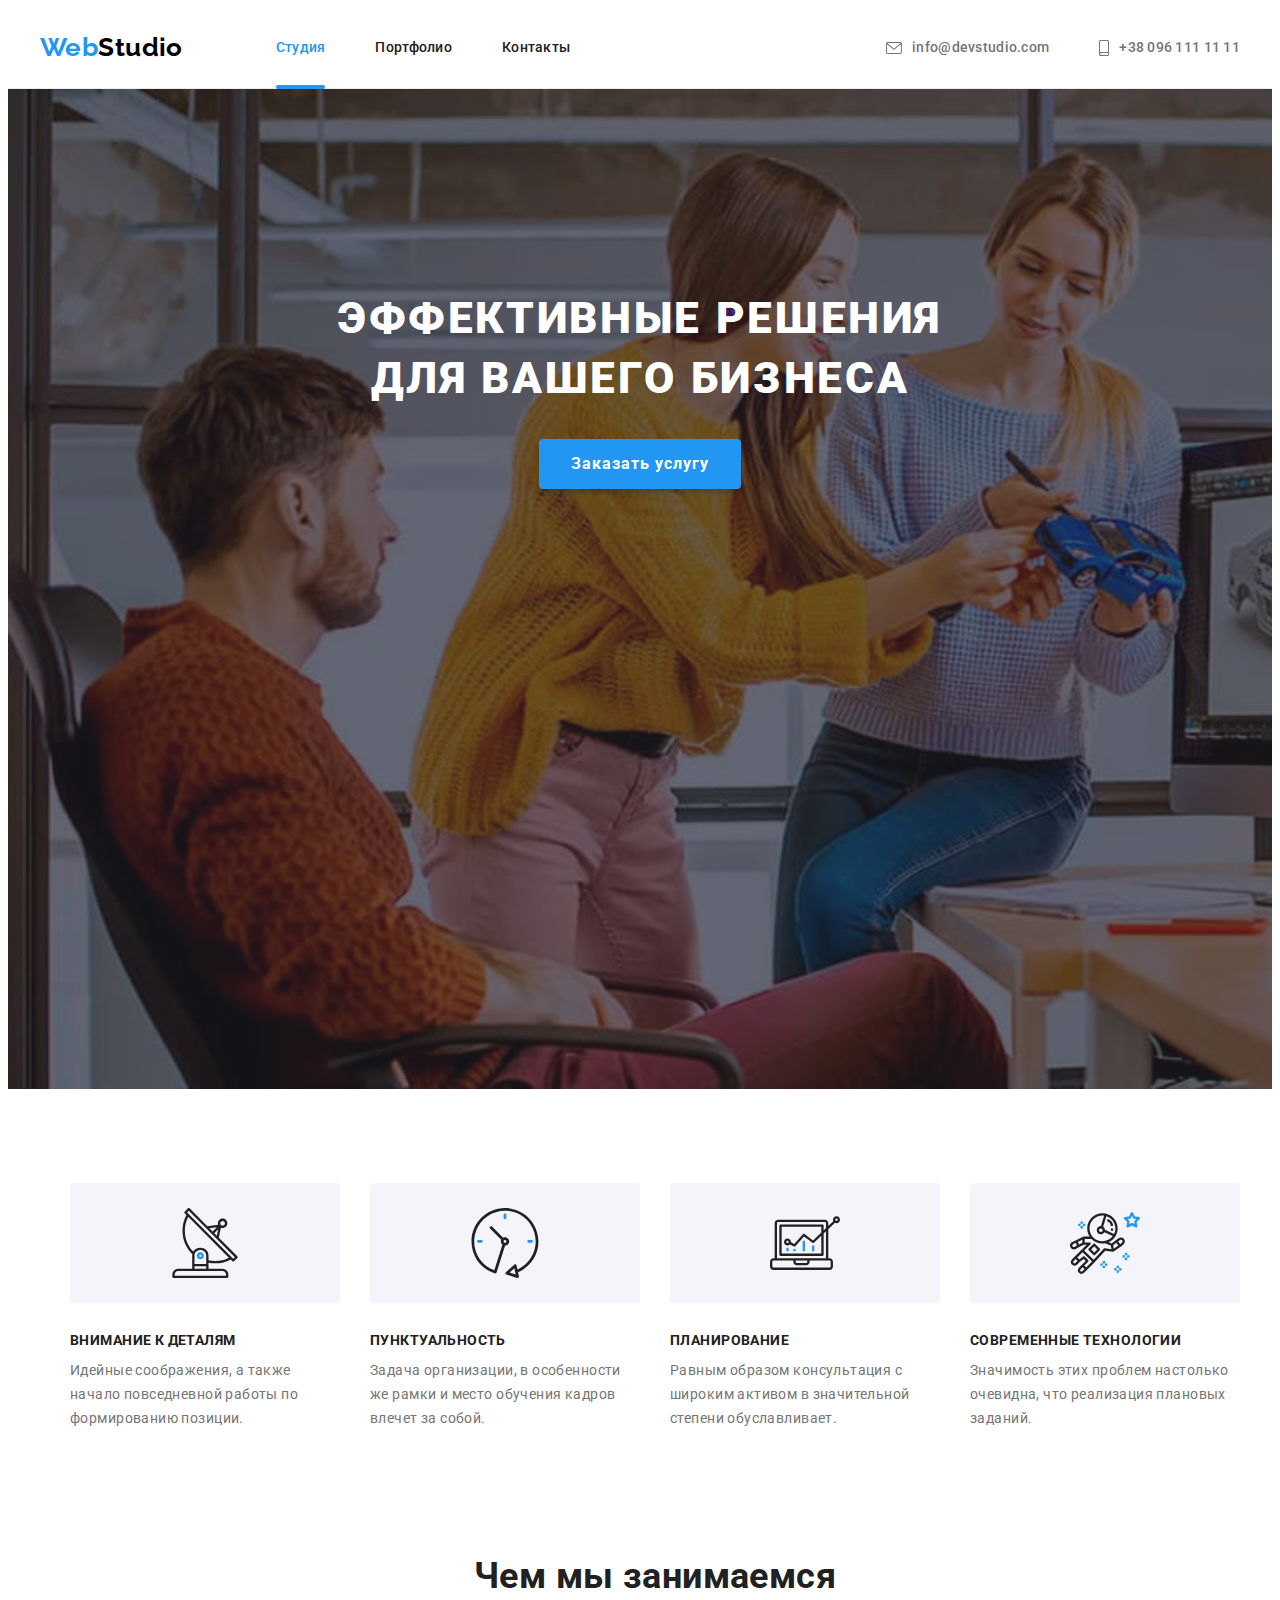
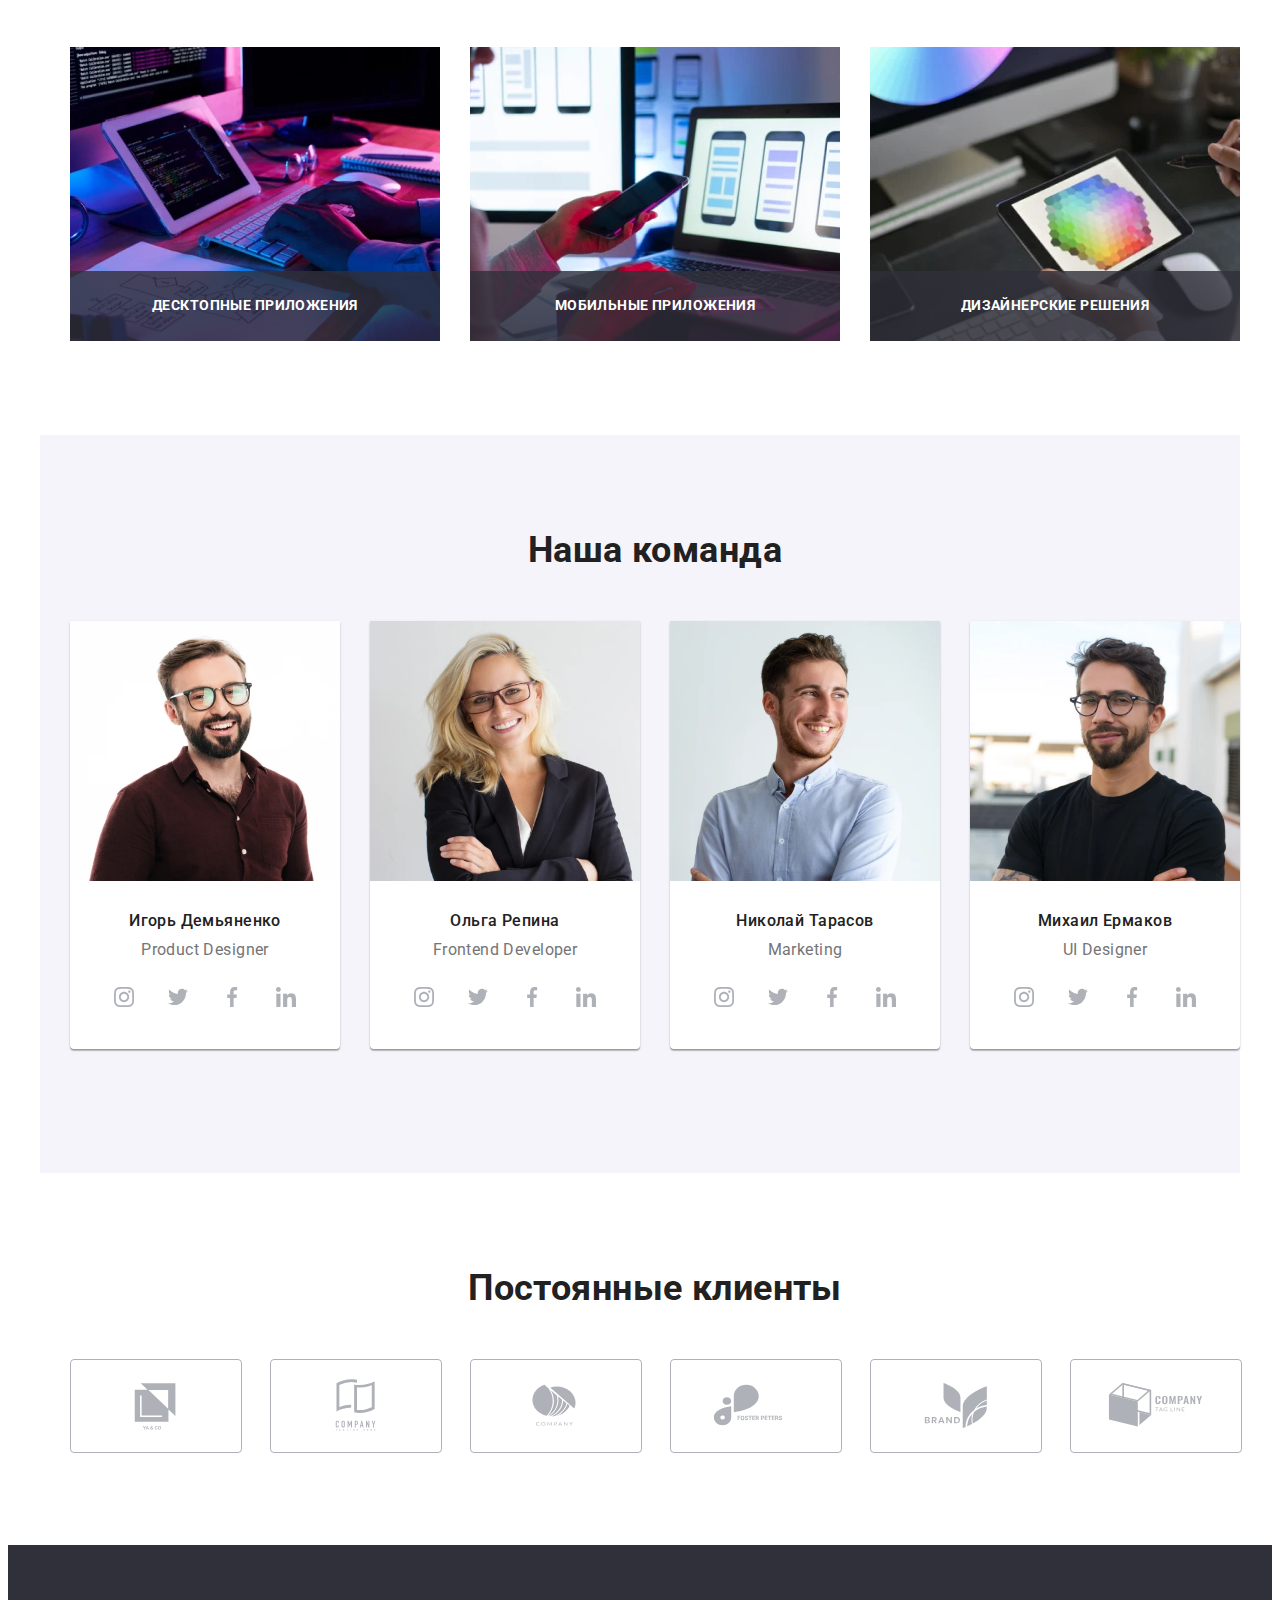
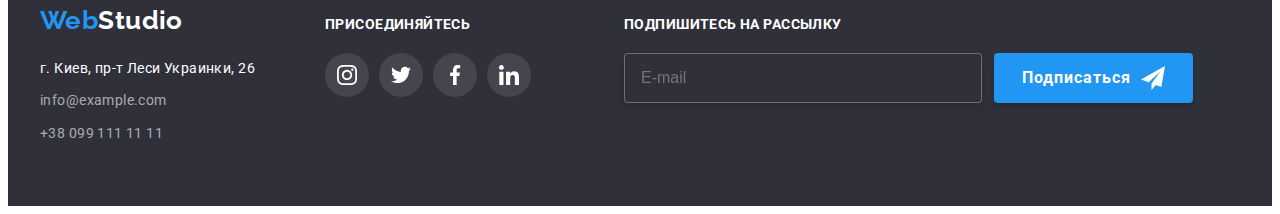
==== commit a83d3d5f: "изменено под адаптивную графику" ====
--- a/index.html
+++ b/index.html
@@ -23,8 +23,7 @@
 		<div class="header__container container">
 			<!-- ==== logo company ==== -->
 			<a href="/" class="logo logo--header-accent" lang="en" aria-label="logo WebStudio">
-				<span class="logo__label">Web</span>
-				Studio
+				<span class="logo__label">Web</span>Studio
 			</a>
 			<!-- ==== menu navigation ==== -->
 			<nav class="site-nav">
@@ -193,22 +192,43 @@
 				<h2 class="section__title">Чем мы занимаемся</h2>
 				<ul class="work__list">
 					<li class="work__item">
-						<img class="image" src="./images/works/box_1.jpg" alt="Разработка декстопных приложений"
-							width="370" height="294" />
+						<picture>
+							<source
+								srcset="./images/works/box_1/box_1.webp 370w, ./images/works/box_1/box_1@2x.webp 740w"
+								type="image/webp" sizes="(min-width: 1200px) 370px">
+							<img class="work__image image"
+								srcset="./images/works/box_1/box_1.jpg 370w,./images/works/box_1/box_1@2x.jpg 740w"
+								src="./images/works/box_1/box_1.jpg" alt="Разработка декстопных приложений"
+								sizes="(min-width: 1200px) 370px, 100vw" />
+						</picture>
 						<div class="work__label">
 							<p class="work__description">Десктопные приложения</p>
 						</div>
 					</li>
 					<li class="work__item">
-						<img class="image" src="./images/works/box_2.jpg" alt="Разработка мобильных приложений"
-							width="370" height="294" />
+						<picture>
+							<source
+								srcset="./images/works/box_2/box_2.webp 370w, ./images/works/box_2/box_2@2x.webp 740w"
+								type="image/webp" sizes="(min-width: 1200px) 370px, 33vw">
+							<img class="work__image image"
+								srcset="./images/works/box_2/box_2.jpg 370w, ./images/works/box_2/box_2@2x.jpg 740w"
+								src="./images/works/box_2/box_2.jpg" alt="Разработка мобильных приложений"
+								sizes="(min-width: 1200px) 370px, 100vw" />
+						</picture>
 						<div class="work__label">
 							<p class="work__description">Мобильные приложения</p>
 						</div>
 					</li>
 					<li class="work__item">
-						<img class="image" src="./images/works/box_3.jpg" alt="Разработка дизайнерских приложений"
-							width="370" height="294" />
+						<picture>
+							<source
+								srcset="./images/works/box_3/box_3.webp 370w, ./images/works/box_3/box_3@2x.webp 740w"
+								type="image/webp" sizes="(min-width: 1200px) 370px, 33vw">
+							<img class="work__image image"
+								srcset="./images/works/box_3/box_3.jpg 370w,./images/works/box_3/box_3@2x.jpg 740w"
+								src="./images/works/box_3/box_3.jpg" alt="Разработка дизайнерских приложений"
+								sizes="(min-width: 1200px) 370px, 100vw" />
+						</picture>
 						<div class="work__label">
 							<p class="work__description">Дизайнерские решения</p>
 						</div>
@@ -222,7 +242,15 @@
 				<h2 class="section__title">Наша команда</h2>
 				<ul class="team__list">
 					<li class="team__item">
-						<img class="team__image image" src="./images/team/card_1.jpg" alt="фото Игоря Демьяненко" />
+						<picture>
+							<source
+								srcset="./images/team/card_1/card_1.webp 450w, ./images/team/card_1/card_1@2x.webp 900w"
+								type="image/webp" sizes="(min-width:1200px) 270px, (min-width:768px) 354px, 100vw">
+							<img class="team__image image"
+								srcset="./images/team/card_1/card_1.jpg 450w, ./images/team/card_1/card_1@2x.jpg 900w"
+								src="./images/team/card_1/card_1.jpg" alt="фото Игоря Демьяненко"
+								sizes="(min-width:1200px) 270px, (min-width:768px) 354px, 100vw" />
+						</picture>
 						<div class="team__wrap">
 							<h3 class="team__title">Игорь Демьяненко</h3>
 							<p class="team__description" lang="en">Product Designer</p>
@@ -263,7 +291,15 @@
 						</div>
 					</li>
 					<li class="team__item">
-						<img class="team__image image" src="./images/team/card_2.jpg" alt="фото Ольги Репиной" />
+						<picture>
+							<source
+								srcset="./images/team/card_2/card_2.webp 450w, ./images/team/card_2/card_2@2x.webp 900w"
+								type="image/webp" sizes="(min-width:1200px) 25vw, (min-width:768px) 50vw, 100vw">
+							<img class="team__image image"
+								srcset="./images/team/card_2/card_2.jpg 450w, ./images/team/card_2/card_2@2x.jpg 900w"
+								src="./images/team/card_2/card_2.jpg" alt="фото Ольги Репиной"
+								sizes="(min-width:1200px) 25vw, (min-width:768px) 50vw, 100vw" />
+						</picture>
 						<div class="team__wrap">
 							<h3 class="team__title">Ольга Репина</h3>
 							<p class="team__description" lang="en">Frontend Developer</p>
@@ -304,7 +340,15 @@
 						</div>
 					</li>
 					<li class="team__item">
-						<img class="team__image image" src="./images/team/card_3.jpg" alt="фото Николая Тарасова" />
+						<picture>
+							<source
+								srcset="./images/team/card_3/card_3.webp 450w, ./images/team/card_3/card_3@2x.webp 900w"
+								type="image/webp" sizes="(min-width:1200px) 25vw, (min-width:768px) 50vw, 100vw">
+							<img class="team__image image"
+								srcset="./images/team/card_3/card_3.jpg 450w, ./images/team/card_3/card_3@2x.jpg 900w"
+								src="./images/team/card_3/card_3.jpg" alt="фото Николая Тарасова"
+								sizes="(min-width:1200px) 25vw, (min-width:768px) 50vw, 100vw" />
+						</picture>
 						<div class="team__wrap">
 							<h3 class="team__title">Николай Тарасов</h3>
 							<p class="team__description" lang="en">Marketing</p>
@@ -345,7 +389,15 @@
 						</div>
 					</li>
 					<li class="team__item">
-						<img class="team__image image" src="./images/team/card_4.jpg" alt="фото Михаила Ермакова" />
+						<picture>
+							<source
+								srcset="./images/team/card_4/card_4.webp 450w, ./images/team/card_4/card_4@2x.webp 900w"
+								type="image/webp" sizes="(min-width:1200px) 25vw, (min-width:768px) 50vw, 100vw">
+							<img class="team__image image"
+								srcset="./images/team/card_4/card_4.jpg 450w, ./images/team/card_4/card_4@2x.jpg 900w"
+								src="./images/team/card_4/card_4.jpg" alt="фото Михаила Ермакова"
+								sizes="(min-width:1200px) 25vw, (min-width:768px) 50vw, 100vw" />
+						</picture>
 						<div class="team__wrap">
 							<h3 class="team__title">Михаил Ермаков</h3>
 							<p class="team__description" lang="en">UI Designer</p>
@@ -446,8 +498,7 @@
 			<div class="footer__contacts ">
 				<!-- ==== logo company ==== -->
 				<a href="/" class="logo logo--footer-accent" lang="en" aria-label="logo WebStudio">
-					<span class="logo__label">Web</span>
-					Studio
+					<span class="logo__label">Web</span>Studio
 				</a>
 				<!-- ==== address ==== -->
 				<address class="address">
--- a/css/main.min.css
+++ b/css/main.min.css
@@ -1,2 +1,2 @@
-.section__title--hidden,.form__input-checkbox{position:absolute;white-space:nowrap;margin:-1px;width:1px;height:1px;overflow:hidden;border:0;padding:0;clip:rect(0 0 0 0);-webkit-clip-path:inset(50%);clip-path:inset(50%)}.social-links,.site-nav__list,.contacts,.mobile-menu__contacts,.mobile-menu__socials,.features__list,.work__list,.team__list,.clients__list,.filters,.projects,.address__list{list-style:none;padding:0;margin:0}.social-links__link,.site-nav__link,.contacts__link,.mobile-menu__navigation-link,.mobile-menu__contacts-tel,.mobile-menu__contacts-mail,.mobile-menu__socials-link,.clients__link{text-decoration:none;color:inherit}.social-links__link:hover,.site-nav__link:hover,.contacts__link:hover,.mobile-menu__navigation-link:hover,.mobile-menu__contacts-tel:hover,.mobile-menu__contacts-mail:hover,.mobile-menu__socials-link:hover,.clients__link:hover,.social-links__link:focus,.site-nav__link:focus,.contacts__link:focus,.mobile-menu__navigation-link:focus,.mobile-menu__contacts-tel:focus,.mobile-menu__contacts-mail:focus,.mobile-menu__socials-link:focus,.clients__link:focus{color:#2196f3}body{font-family:"Roboto",sans-serif;font-weight:400;font-size:14px;letter-spacing:0.03em;color:#212121;background-color:#fff}h1,h2,h3,h4,h5,h6,p{margin-top:0;margin-bottom:0;padding-top:0;padding-bottom:0}.logo{font-family:"Raleway",sans-serif;font-weight:700;font-size:24px;line-height:1.17;text-decoration:none;color:inherit}@media screen and (min-width: 1200px){.logo{font-size:26px;line-height:1.2}}.logo--header-accent{color:#000;padding-top:16px;padding-bottom:16px}@media screen and (min-width: 768px){.logo--header-accent{padding-top:26px;padding-bottom:26px;margin-right:88px}}@media screen and (min-width: 1200px){.logo--header-accent{padding-top:24px;padding-bottom:25px;margin-right:93px}}.logo--footer-accent{display:block;margin-bottom:20px;color:#fff}.mobile-menu.is-open ~ .logo--header-accent{display:none}.logo__label{color:#2196f3}.button{font-family:inherit;font-weight:700;font-size:16px;line-height:1.88;letter-spacing:0.06em;color:#fff;background-color:#2196f3;-webkit-box-shadow:0px 4px 4px rgba(0,0,0,0.15);box-shadow:0px 4px 4px rgba(0,0,0,0.15);border-radius:4px;border-width:0;border-color:#2196f3;cursor:pointer;-webkit-transition:color 250ms cubic-bezier(0.4, 0, 0.2, 1),background-color 250ms cubic-bezier(0.4, 0, 0.2, 1),border-color 250ms cubic-bezier(0.4, 0, 0.2, 1);transition:color 250ms cubic-bezier(0.4, 0, 0.2, 1),background-color 250ms cubic-bezier(0.4, 0, 0.2, 1),border-color 250ms cubic-bezier(0.4, 0, 0.2, 1)}.button:hover,.button:focus{background-color:#188ce8;border-color:#188ce8}.image{display:block;max-width:100%;height:auto}.container{width:100%;margin-top:0;margin-bottom:0;margin-left:auto;margin-right:auto;padding-top:0;padding-bottom:0;padding-left:15px;padding-right:15px}@media screen and (min-width: 1200px){.container{max-width:1200px}}.section{width:100%;margin-left:auto;margin-right:auto;padding-top:60px;padding-bottom:60px}@media screen and (min-width: 1200px){.section{width:1200px;padding-top:94px;padding-bottom:94px}}.section__title{margin-bottom:30px;font-weight:700;font-size:28px;line-height:1.17;text-align:center}@media screen and (min-width: 1200px){.section__title{margin-bottom:50px;font-size:36px}}.social-links{display:-webkit-box;display:-ms-flexbox;display:flex;-ms-flex-wrap:wrap;flex-wrap:wrap;-webkit-box-pack:center;-ms-flex-pack:center;justify-content:center}.social-links__item:not(:last-child){margin-right:10px}.social-links__item--bgc{border-radius:50%;background:rgba(255,255,255,0.1)}.social-links__link{display:-webkit-box;display:-ms-flexbox;display:flex;-webkit-box-align:center;-ms-flex-align:center;align-items:center;-webkit-box-pack:center;-ms-flex-pack:center;justify-content:center;width:44px;height:44px;color:#afb1b8;border-radius:50%;-webkit-transition:color 250ms cubic-bezier(0.4, 0, 0.2, 1),background-color 250ms cubic-bezier(0.4, 0, 0.2, 1);transition:color 250ms cubic-bezier(0.4, 0, 0.2, 1),background-color 250ms cubic-bezier(0.4, 0, 0.2, 1)}.social-links__link:hover,.social-links__link:focus{color:#fff;background-color:#2196f3}.social-links__icon{fill:currentColor}.social-links__icon--white{fill:#fff}.header{position:relative;width:100%;height:60px;border-bottom:1px solid #ececec}@media screen and (min-width: 768px){.header{height:auto}}.header__container{display:-webkit-box;display:-ms-flexbox;display:flex;-webkit-box-align:center;-ms-flex-align:center;align-items:center;text-align:left}.site-nav__list{display:none}@media screen and (min-width: 768px){.site-nav__list{display:-webkit-box;display:-ms-flexbox;display:flex;-ms-flex-wrap:wrap;flex-wrap:wrap;-webkit-box-pack:center;-ms-flex-pack:center;justify-content:center}}.site-nav__item:not(:last-child){margin-right:50px}.site-nav__link{display:-webkit-box;display:-ms-flexbox;display:flex;-webkit-box-align:center;-ms-flex-align:center;align-items:center;padding-top:32px;padding-bottom:32px;font-weight:500;line-height:1.14;letter-spacing:0.02em;-webkit-transition:color 250ms cubic-bezier(0.4, 0, 0.2, 1);transition:color 250ms cubic-bezier(0.4, 0, 0.2, 1)}.site-nav__link--active{position:relative;color:#2196f3}.site-nav__link--active::after{position:absolute;content:"";bottom:-1px;left:0;width:100%;height:4px;border-radius:2px;background:#2196f3}.contacts{display:none;margin-left:auto}@media screen and (min-width: 768px){.contacts{display:block}}@media screen and (min-width: 1200px){.contacts{display:-webkit-box;display:-ms-flexbox;display:flex;-ms-flex-wrap:wrap;flex-wrap:wrap;-webkit-box-pack:center;-ms-flex-pack:center;justify-content:center;margin-left:auto}}.contacts__item{color:#757575}.contacts__item:not(:last-child){margin-bottom:10px}@media screen and (min-width: 1200px){.contacts__item:not(:last-child){margin-right:50px;margin-bottom:0}}.contacts__link{font-weight:500;font-size:12px;line-height:1.17;letter-spacing:0.02em;-webkit-transition:color 250ms cubic-bezier(0.4, 0, 0.2, 1);transition:color 250ms cubic-bezier(0.4, 0, 0.2, 1)}@media screen and (min-width: 1200px){.contacts__link{display:-webkit-box;display:-ms-flexbox;display:flex;-webkit-box-align:center;-ms-flex-align:center;align-items:center;padding-top:32px;padding-bottom:32px;font-size:14px;line-height:1.14}}.contacts__icon{margin-right:10px;fill:currentColor}.header__mobile-menu{position:fixed;top:0;left:0;width:100%;display:-webkit-box;display:-ms-flexbox;display:flex;-ms-flex-wrap:wrap;flex-wrap:wrap;padding:48px 40px;background-color:#fff;visibility:hidden;overflow-y:scroll}.header__mobile-menu.is-open{visibility:visible}@media screen and (min-width: 768px){.header__mobile-menu{display:none}}.mobile-menu__navigation{margin-bottom:302px}.mobile-menu__navigation-list{list-style:none;padding:0;margin:0}.mobile-menu__navigation-item:not(:last-child){margin-bottom:32px}.mobile-menu__navigation-link{display:-webkit-box;display:-ms-flexbox;display:flex;font-weight:500;font-size:40px;line-height:1.17;letter-spacing:0.02em;-webkit-transition:color 250ms cubic-bezier(0.4, 0, 0.2, 1);transition:color 250ms cubic-bezier(0.4, 0, 0.2, 1)}.mobile-menu__navigation-link--active{position:relative;color:#2196f3}.mobile-menu__contacts{margin-bottom:64px}.mobile-menu__contacts-item{line-height:1.17;letter-spacing:0.02em}.mobile-menu__contacts-item:not(:last-child){margin-bottom:32px}.mobile-menu__contacts-tel{font-weight:500;font-size:34px;color:#2196f3}.mobile-menu__contacts-mail{font-weight:500;font-size:24px;color:#757575}.mobile-menu__socials{display:-webkit-box;display:-ms-flexbox;display:flex;-ms-flex-wrap:wrap;flex-wrap:wrap;-webkit-box-pack:center;-ms-flex-pack:center;justify-content:center}.mobile-menu__socials-item{font-weight:500;font-size:18px;line-height:1.22;letter-spacing:0.02em;color:#2196f3}.mobile-menu__socials-item:not(:first-child){padding-left:10px}.mobile-menu__socials-item:not(:last-child){padding-right:10px;border-right:1px solid rgba(33,33,33,0.2)}.mobile-button{position:fixed;top:10px;right:15px;display:-webkit-box;display:-ms-flexbox;display:flex;-webkit-box-pack:center;-ms-flex-pack:center;justify-content:center;-webkit-box-align:center;-ms-flex-align:center;align-items:center;padding:0;width:40px;height:40px;color:#000;background:#fff;border:none;cursor:pointer;-webkit-transition:color 250ms cubic-bezier(0.4, 0, 0.2, 1);transition:color 250ms cubic-bezier(0.4, 0, 0.2, 1)}.mobile-button:hover,.mobile-button:focus{color:#2196f3}@media screen and (min-width: 768px){.mobile-button{display:none}}.mobile-button__icon{fill:currentColor}.mobile-button__icon-open{display:block}.mobile-button.is-open .mobile-button__icon-open{display:none}.mobile-button__icon-close{display:none}.mobile-button.is-open .mobile-button__icon-close{display:block;overflow-y:scroll}.hero{margin-left:auto;margin-right:auto;padding-top:118px;padding-bottom:118px;width:100%;height:400px;background-color:#2f303a;background-image:-webkit-gradient(linear, left top, right top, from(rgba(47,48,58,0.4)), to(rgba(47,48,58,0.4))),url(../images/hero/hero_480.jpg);background-image:linear-gradient(to right, rgba(47,48,58,0.4), rgba(47,48,58,0.4)),url(../images/hero/hero_480.jpg);background-size:cover;text-align:center}@media screen and (min-width: 1200px){.hero{padding-top:200px;padding-bottom:200px;max-width:1600px;height:600px}}.hero__title{margin-bottom:30px;font-weight:900;font-size:26px;line-height:1.62;letter-spacing:0.06em;text-transform:uppercase;color:#fff}@media screen and (min-width: 1200px){.hero__title{font-weight:900;font-size:44px;line-height:1.36}}.hero__button{display:inline-block;-webkit-box-align:center;-ms-flex-align:center;align-items:center;padding:10px 32px}@media screen and (min-width: 1200px){.features{padding-bottom:0}}@media screen and (min-width: 768px){.features__list{display:-webkit-box;display:-ms-flexbox;display:flex;-ms-flex-wrap:wrap;flex-wrap:wrap;-webkit-box-pack:center;-ms-flex-pack:center;justify-content:center}}.features__item{width:100%}.features__item:not(:last-child){margin-bottom:30px}@media screen and (min-width: 768px){.features__item{max-width:calc((100% - 60px)/2)}.features__item:nth-child(2n+1){margin-right:30px}}@media screen and (min-width: 1200px){.features__item{max-width:270px}.features__item:not(:last-child){margin-right:30px}}.features__icon{display:-webkit-box;display:-ms-flexbox;display:flex;-webkit-box-pack:center;-ms-flex-pack:center;justify-content:center;-webkit-box-align:center;-ms-flex-align:center;align-items:center;margin-bottom:30px;width:100%;height:120px;background:#f5f4fa;border-radius:4px}.features__title{margin-bottom:10px;font-weight:700;font-size:14px;line-height:1.14;text-transform:uppercase;text-align:center}@media screen and (min-width: 768px){.features__title{text-align:left}}.features__description{line-height:1.71;color:#757575}.work{display:none}@media screen and (min-width: 1200px){.work{display:block}}@media screen and (min-width: 768px){.work__list{display:-webkit-box;display:-ms-flexbox;display:flex;-ms-flex-wrap:wrap;flex-wrap:wrap;-webkit-box-pack:center;-ms-flex-pack:center;justify-content:center}}.work__item{position:relative}.work__item:not(:last-child){margin-right:30px}.work__label{position:absolute;bottom:0;left:0;display:-webkit-box;display:-ms-flexbox;display:flex;-webkit-box-pack:center;-ms-flex-pack:center;justify-content:center;-webkit-box-align:center;-ms-flex-align:center;align-items:center;width:370px;height:70px;background:rgba(47,48,58,0.8)}.work__description{font-weight:700;line-height:1.14;text-align:center;letter-spacing:0.03em;text-transform:uppercase;color:#fff}.team{background-color:#f5f4fa}@media screen and (min-width: 768px){.team__list{display:-webkit-box;display:-ms-flexbox;display:flex;-ms-flex-wrap:wrap;flex-wrap:wrap;-webkit-box-pack:center;-ms-flex-pack:center;justify-content:center}}.team__item{width:100%;background-color:#fff;-webkit-box-shadow:0px 1px 3px rgba(0,0,0,0.12),0px 1px 1px rgba(0,0,0,0.14),0px 2px 1px rgba(0,0,0,0.2);box-shadow:0px 1px 3px rgba(0,0,0,0.12),0px 1px 1px rgba(0,0,0,0.14),0px 2px 1px rgba(0,0,0,0.2);border-radius:0px 0px 4px 4px}.team__item:not(:last-child){margin-bottom:30px}@media screen and (min-width: 768px){.team__item{max-width:calc((100% - 30px)/2)}.team__item:nth-child(odd){margin-right:30px}.team__item:nth-last-child(-n+2){margin-bottom:30px}}@media screen and (min-width: 1200px){.team__item{max-width:270px;margin-bottom:0}.team__item:not(:last-child){margin-right:30px}}.team__image{width:100%}.team__wrap{padding-top:30px;padding-bottom:30px;text-align:center}.team__title{margin-bottom:10px;font-weight:500;font-size:16px;line-height:1.19}.team__description{margin-bottom:16px;font-weight:400;font-size:16px;line-height:1.19;color:#757575}.clients__list{display:-webkit-box;display:-ms-flexbox;display:flex;-ms-flex-wrap:wrap;flex-wrap:wrap;-webkit-box-pack:center;-ms-flex-pack:center;justify-content:center;margin:-15px}.clients__item{margin:15px;width:calc((100% - 30px*2)/2);height:92px}@media screen and (min-width: 768px){.clients__item{max-width:calc((100% - 30px*3)/3)}}@media screen and (min-width: 1200px){.clients__item{max-width:170px}}.clients__link{display:-webkit-box;display:-ms-flexbox;display:flex;-webkit-box-pack:center;-ms-flex-pack:center;justify-content:center;-webkit-box-align:center;-ms-flex-align:center;align-items:center;width:100%;height:100%;color:#afb1b8;border:1px solid #afb1b8;border-radius:4px;-webkit-transition:color 250ms cubic-bezier(0.4, 0, 0.2, 1),border 250ms cubic-bezier(0.4, 0, 0.2, 1);transition:color 250ms cubic-bezier(0.4, 0, 0.2, 1),border 250ms cubic-bezier(0.4, 0, 0.2, 1)}.clients__link:hover,.clients__link:focus{border:1px solid #2196f3;color:#2196f3}.clients__icon{fill:currentColor}.filters{display:-webkit-box;display:-ms-flexbox;display:flex;-ms-flex-wrap:wrap;flex-wrap:wrap;-webkit-box-pack:left;-ms-flex-pack:left;justify-content:left;margin-bottom:-15px}@media screen and (min-width: 768px){.filters{-webkit-box-pack:center;-ms-flex-pack:center;justify-content:center;margin-bottom:0}}.filters__item{margin-bottom:15px}.filters__item:not(:last-child){margin-right:8px}@media screen and (min-width: 768px){.filters__item{margin-bottom:0}}.filters__button{padding:6px 22px;width:auto;height:auto;font-family:inherit;font-weight:500;font-size:16px;line-height:1.62;letter-spacing:0.03em;color:#212121;background-color:#f5f4fa;border-color:transparent;border-radius:4px;-webkit-transition:color 250ms cubic-bezier(0.4, 0, 0.2, 1),background-color 250ms cubic-bezier(0.4, 0, 0.2, 1),-webkit-box-shadow 250ms cubic-bezier(0.4, 0, 0.2, 1);transition:color 250ms cubic-bezier(0.4, 0, 0.2, 1),background-color 250ms cubic-bezier(0.4, 0, 0.2, 1),-webkit-box-shadow 250ms cubic-bezier(0.4, 0, 0.2, 1);transition:color 250ms cubic-bezier(0.4, 0, 0.2, 1),background-color 250ms cubic-bezier(0.4, 0, 0.2, 1),box-shadow 250ms cubic-bezier(0.4, 0, 0.2, 1);transition:color 250ms cubic-bezier(0.4, 0, 0.2, 1),background-color 250ms cubic-bezier(0.4, 0, 0.2, 1),box-shadow 250ms cubic-bezier(0.4, 0, 0.2, 1),-webkit-box-shadow 250ms cubic-bezier(0.4, 0, 0.2, 1);cursor:pointer}.filters__button:active,.filters__button:hover,.filters__button:focus{color:#fff;background-color:#2196f3;-webkit-box-shadow:0px 3px 1px rgba(0,0,0,0.1),0px 1px 2px rgba(0,0,0,0.08),0px 2px 2px rgba(0,0,0,0.12);box-shadow:0px 3px 1px rgba(0,0,0,0.1),0px 1px 2px rgba(0,0,0,0.08),0px 2px 2px rgba(0,0,0,0.12)}.projects{margin-top:40px}@media screen and (min-width: 768px){.projects{display:-webkit-box;display:-ms-flexbox;display:flex;-ms-flex-wrap:wrap;flex-wrap:wrap;-webkit-box-pack:center;-ms-flex-pack:center;justify-content:center;margin-top:30px}}@media screen and (min-width: 1200px){.projects{margin-top:50px}}.projects__item{width:100%}.projects__item:not(:last-child){margin-bottom:30px}@media screen and (min-width: 768px){.projects__item{max-width:calc((100% - 30px)/2)}.projects__item:nth-child(odd){margin-right:30px}}@media screen and (min-width: 1200px){.projects__item{max-width:370px;margin-right:30px}.projects__item:nth-child(3n){margin-right:0}.projects__item:nth-last-child(-n+3){margin-bottom:0}}.projects__image{width:100%;-o-object-fit:cover;object-fit:cover}.projects__link{display:inline-block;width:100%;text-decoration:none;color:inherit;-webkit-transition:-webkit-box-shadow 250ms cubic-bezier(0.4, 0, 0.2, 1);transition:-webkit-box-shadow 250ms cubic-bezier(0.4, 0, 0.2, 1);transition:box-shadow 250ms cubic-bezier(0.4, 0, 0.2, 1);transition:box-shadow 250ms cubic-bezier(0.4, 0, 0.2, 1), -webkit-box-shadow 250ms cubic-bezier(0.4, 0, 0.2, 1)}.projects__link:hover,.projects__link:focus{color:inherit;-webkit-box-shadow:0px 1px 1px rgba(0,0,0,0.12),0px 4px 4px rgba(0,0,0,0.06),1px 4px 6px rgba(0,0,0,0.16);box-shadow:0px 1px 1px rgba(0,0,0,0.12),0px 4px 4px rgba(0,0,0,0.06),1px 4px 6px rgba(0,0,0,0.16)}.projects__wrap{padding-top:20px;padding-bottom:20px;padding-left:24px;padding-right:24px;border-right:1px solid #eeeeee;border-bottom:1px solid #eeeeee;border-left:1px solid #eeeeee}.projects__title{margin-bottom:4px;font-weight:700;font-size:18px;line-height:2;letter-spacing:0.06em;text-align:left}.projects__subtitle{font-weight:400;font-size:16px;line-height:1.88;text-align:left;color:#757575}.projects__box{position:relative;overflow:hidden}.projects__description{position:absolute;padding-top:63px;padding-bottom:63px;padding-left:24px;padding-right:24px;width:100%;height:100%;background-color:rgba(33,150,243,0.9);color:#fff;font-size:18px;line-height:1.56;text-align:left;-webkit-transition:-webkit-transform 250ms cubic-bezier(0.4, 0, 0.2, 1);transition:-webkit-transform 250ms cubic-bezier(0.4, 0, 0.2, 1);transition:transform 250ms cubic-bezier(0.4, 0, 0.2, 1);transition:transform 250ms cubic-bezier(0.4, 0, 0.2, 1), -webkit-transform 250ms cubic-bezier(0.4, 0, 0.2, 1)}.projects__link:hover .projects__description,.projects__link:focus .projects__description{-webkit-transform:translateY(-100%);transform:translateY(-100%)}.footer{padding-top:60px;padding-bottom:60px;background-color:#2f303a}.footer__container{display:block;text-align:center}@media screen and (min-width: 768px){.footer__container{display:-webkit-box;display:-ms-flexbox;display:flex;-ms-flex-wrap:wrap;flex-wrap:wrap;-webkit-box-pack:center;-ms-flex-pack:center;justify-content:center;-webkit-box-align:baseline;-ms-flex-align:baseline;align-items:baseline}}@media screen and (min-width: 1200px){.footer__container{text-align:left}}.footer__contacts{margin-bottom:60px}@media screen and (min-width: 768px){.footer__contacts{margin-right:165px}}@media screen and (min-width: 1200px){.footer__contacts{margin-bottom:0;margin-right:70px}}.address{font-style:inherit;line-height:1.71;color:rgba(255,255,255,0.6)}.address__list{display:block}.address__item:first-child{padding-top:0;color:#fff}.address__item:not(:last-child){margin-bottom:9px}.address__link{text-decoration:none;color:inherit}.footer__join{margin-bottom:60px}@media screen and (min-width: 768px){.footer__join{margin-bottom:0;margin-right:0}}@media screen and (min-width: 1200px){.footer__join{margin-right:93px}}.join__title{margin-bottom:20px;font-weight:700;line-height:1.14;text-transform:uppercase;color:#fff}@media screen and (min-width: 1200px){.footer__subscribe{margin-right:auto}}.subscribe__form{-webkit-box-pack:center;-ms-flex-pack:center;justify-content:center}@media screen and (min-width: 1200px){.subscribe__form{display:-webkit-box;display:-ms-flexbox;display:flex;-ms-flex-wrap:wrap;flex-wrap:wrap;-webkit-box-pack:center;-ms-flex-pack:center;justify-content:center}}.subscribe__title{margin-bottom:20px;font-weight:700;line-height:1.14;text-transform:uppercase;color:#fff}.subscribe__input{margin-bottom:20px;padding-top:15px;padding-bottom:15px;padding-left:16px;width:100%;height:50px;display:-webkit-box;display:-ms-flexbox;display:flex;-webkit-box-align:center;-ms-flex-align:center;align-items:center;font-size:16px;line-height:1.25;color:rgba(255,255,255,0.6);background-color:#2f303a;-webkit-box-sizing:border-box;box-sizing:border-box;border:1px solid rgba(255,255,255,0.3);-webkit-filter:drop-shadow(0px 4px 4px rgba(0,0,0,0.15));filter:drop-shadow(0px 4px 4px rgba(0,0,0,0.15));border-radius:4px;-webkit-transition:border-color transition-duration cubic-bezier(0.4, 0, 0.2, 1);transition:border-color transition-duration cubic-bezier(0.4, 0, 0.2, 1)}.subscribe__input:hover,.subscribe__input:focus,.subscribe__input:active{outline:0;border-color:#fff}@media screen and (min-width: 768px){.subscribe__input{width:450px}}@media screen and (min-width: 1200px){.subscribe__input{margin-bottom:0;margin-right:12px;width:358px}}.subscribe__button{display:-webkit-box;display:-ms-flexbox;display:flex;-webkit-box-align:center;-ms-flex-align:center;align-items:center;-webkit-box-pack:center;-ms-flex-pack:center;justify-content:center;text-align:center;padding:10px 28px;margin-left:auto;margin-right:auto}.subscribe__button::after{content:"";display:inline-block;width:24px;height:24px;margin-left:10px;background-image:url(../images/icons/send.svg);background-size:contain}.backdrop{position:fixed;top:0;left:0;width:100%;height:100%;background:rgba(0,0,0,0.2);-webkit-transition:opacity 250ms cubic-bezier(0.4, 0, 0.2, 1),visibility 250ms cubic-bezier(0.4, 0, 0.2, 1),-webkit-transform 250ms cubic-bezier(0.4, 0, 0.2, 1);transition:opacity 250ms cubic-bezier(0.4, 0, 0.2, 1),visibility 250ms cubic-bezier(0.4, 0, 0.2, 1),-webkit-transform 250ms cubic-bezier(0.4, 0, 0.2, 1);transition:opacity 250ms cubic-bezier(0.4, 0, 0.2, 1),visibility 250ms cubic-bezier(0.4, 0, 0.2, 1),transform 250ms cubic-bezier(0.4, 0, 0.2, 1);transition:opacity 250ms cubic-bezier(0.4, 0, 0.2, 1),visibility 250ms cubic-bezier(0.4, 0, 0.2, 1),transform 250ms cubic-bezier(0.4, 0, 0.2, 1),-webkit-transform 250ms cubic-bezier(0.4, 0, 0.2, 1)}.backdrop.is-hidden{opacity:0;pointer-events:none;visibility:hidden}.form{display:block;text-align:center}.form__field{display:block;margin-bottom:10px;text-align:left}.form__label{display:inline-block;margin-bottom:4px;font-size:12px;line-height:1.17;letter-spacing:0.01em;color:#757575}.form__wrapper{position:relative;display:block;width:calc(100%-80px)}.form__input{display:-webkit-box;display:-ms-flexbox;display:flex;padding-top:12px;padding-bottom:12px;padding-left:42px;padding-right:16px;width:100%;height:40px;color:#212121;border:1px solid rgba(33,33,33,0.2);border-radius:4px;-webkit-transition:border-color 250ms cubic-bezier(0.4, 0, 0.2, 1);transition:border-color 250ms cubic-bezier(0.4, 0, 0.2, 1)}.form__field:focus-within .form__input{outline:0;border-color:#2196f3}.form__icon{position:absolute;top:50%;left:12px;-webkit-transform:translateY(-50%);transform:translateY(-50%);fill:currentColor;-webkit-transition:fill 250ms cubic-bezier(0.4, 0, 0.2, 1);transition:fill 250ms cubic-bezier(0.4, 0, 0.2, 1)}.form__field:focus-within .form__icon{fill:#2196f3}.form__field-comment{margin-bottom:20px}.form__comment{display:-webkit-box;display:-ms-flexbox;display:flex;padding:12px 16px;width:100%;height:120px;resize:none;line-height:1.14;letter-spacing:0.01em;color:#212121;border:1px solid rgba(33,33,33,0.2);border-radius:4px;-webkit-transition:border-color 250ms cubic-bezier(0.4, 0, 0.2, 1);transition:border-color 250ms cubic-bezier(0.4, 0, 0.2, 1)}.form__comment:hover,.form__comment:focus,.form__comment:active{outline:0;border-color:#2196f3}.form__comment::-webkit-input-placeholder{color:rgba(117,117,117,0.5)}.form__comment:-ms-input-placeholder{color:rgba(117,117,117,0.5)}.form__comment::-ms-input-placeholder{color:rgba(117,117,117,0.5)}.form__comment::placeholder{color:rgba(117,117,117,0.5)}@media screen and (min-width: 480px){.form__comment{width:370px}}@media screen and (min-width: 1200px){.form__comment{width:448px}}.form__field-checkbox{display:-webkit-box;display:-ms-flexbox;display:flex;-webkit-box-pack:center;-ms-flex-pack:center;justify-content:center;-webkit-box-align:center;-ms-flex-align:center;align-items:center;margin-bottom:30px}.form__wrapper-checkbox{position:relative;display:block;margin-right:7px;width:16px;height:15px;cursor:pointer}.form__icon--checked{position:absolute;top:50%;left:0;-webkit-transform:translateY(-50%);transform:translateY(-50%);opacity:0;-webkit-transition:opacity 250ms cubic-bezier(0.4, 0, 0.2, 1);transition:opacity 250ms cubic-bezier(0.4, 0, 0.2, 1)}.form__input-checkbox:checked+.form__icon--checked{opacity:1}.form__icon--unchecked{position:absolute;top:50%;left:0;-webkit-transform:translateY(-50%);transform:translateY(-50%);width:16px;height:15px;border:2px solid #212121;border-radius:2px;-webkit-transition:border-color 250ms cubic-bezier(0.4, 0, 0.2, 1);transition:border-color 250ms cubic-bezier(0.4, 0, 0.2, 1)}.form__input-checkbox:checked ~ .form__icon--unchecked,.form__input-checkbox:focus ~ .form__icon--unchecked,.form__input-checkbox:hover ~ .form__icon--unchecked{border-color:#2196f3}.form__label-checkbox{margin-bottom:0;font-size:12px;line-height:1.17;color:#757575;cursor:pointer;-webkit-user-select:none;-moz-user-select:none;-ms-user-select:none;user-select:none}@media screen and (min-width: 1200px){.form__label-checkbox{font-size:14px;line-height:1.71}}.form__agreement{color:#2196f3}.form__send-button{padding:10px 55px}.modal{position:absolute;top:50%;left:50%;-webkit-transform:translate(-50%, -50%) scale(1);transform:translate(-50%, -50%) scale(1);padding:40px;width:450px;max-height:calc(100vh - 30px);min-height:581px;background:#fff;-webkit-box-shadow:0px 1px 3px rgba(0,0,0,0.12),0px 1px 1px rgba(0,0,0,0.14),0px 2px 1px rgba(0,0,0,0.2);box-shadow:0px 1px 3px rgba(0,0,0,0.12),0px 1px 1px rgba(0,0,0,0.14),0px 2px 1px rgba(0,0,0,0.2);border-radius:4px;opacity:1;-webkit-transition:visibility 250ms cubic-bezier(0.4, 0, 0.2, 1),opacity 250ms cubic-bezier(0.4, 0, 0.2, 1),-webkit-transform 250ms cubic-bezier(0.4, 0, 0.2, 1);transition:visibility 250ms cubic-bezier(0.4, 0, 0.2, 1),opacity 250ms cubic-bezier(0.4, 0, 0.2, 1),-webkit-transform 250ms cubic-bezier(0.4, 0, 0.2, 1);transition:transform 250ms cubic-bezier(0.4, 0, 0.2, 1),visibility 250ms cubic-bezier(0.4, 0, 0.2, 1),opacity 250ms cubic-bezier(0.4, 0, 0.2, 1);transition:transform 250ms cubic-bezier(0.4, 0, 0.2, 1),visibility 250ms cubic-bezier(0.4, 0, 0.2, 1),opacity 250ms cubic-bezier(0.4, 0, 0.2, 1),-webkit-transform 250ms cubic-bezier(0.4, 0, 0.2, 1)}.backdrop.is-hidden>.modal{-webkit-transform:translate(-50%, -50%) scale(1.5);transform:translate(-50%, -50%) scale(1.5)}@media screen and (min-width: 768px){.modal{position:absolute;top:50%;left:50%;-webkit-transform:translate(-50%, -50%) scale(1);transform:translate(-50%, -50%) scale(1)}}@media screen and (min-width: 1200px){.modal{width:528px}}.modal__title{margin-bottom:12px;font-weight:700;font-size:20px;line-height:1.15;text-align:center}.modal__close-button{position:absolute;top:8px;right:8px;display:-webkit-box;display:-ms-flexbox;display:flex;-webkit-box-pack:center;-ms-flex-pack:center;justify-content:center;-webkit-box-align:center;-ms-flex-align:center;align-items:center;width:30px;height:30px;color:#000;background:#fff;border:1px solid rgba(0,0,0,0.1);border-radius:50%;cursor:pointer;-webkit-transition:color 250ms cubic-bezier(0.4, 0, 0.2, 1);transition:color 250ms cubic-bezier(0.4, 0, 0.2, 1)}.modal__close-button:hover,.modal__close-button:focus{color:#2196f3}.modal__icon{fill:currentColor}
+.section__title--hidden,.form__input-checkbox{position:absolute;white-space:nowrap;margin:-1px;width:1px;height:1px;overflow:hidden;border:0;padding:0;clip:rect(0 0 0 0);-webkit-clip-path:inset(50%);clip-path:inset(50%)}.social-links,.site-nav__list,.contacts,.mobile-menu__contacts,.mobile-menu__socials,.features__list,.work__list,.team__list,.clients__list,.filters,.projects,.address__list{list-style:none;padding:0;margin:0}.social-links__link,.site-nav__link,.contacts__link,.mobile-menu__navigation-link,.mobile-menu__contacts-tel,.mobile-menu__contacts-mail,.mobile-menu__socials-link,.clients__link{text-decoration:none;color:inherit}.social-links__link:hover,.site-nav__link:hover,.contacts__link:hover,.mobile-menu__navigation-link:hover,.mobile-menu__contacts-tel:hover,.mobile-menu__contacts-mail:hover,.mobile-menu__socials-link:hover,.clients__link:hover,.social-links__link:focus,.site-nav__link:focus,.contacts__link:focus,.mobile-menu__navigation-link:focus,.mobile-menu__contacts-tel:focus,.mobile-menu__contacts-mail:focus,.mobile-menu__socials-link:focus,.clients__link:focus{color:#2196f3}body{font-family:"Roboto",sans-serif;font-weight:400;font-size:14px;letter-spacing:0.03em;color:#212121;background-color:#fff}h1,h2,h3,h4,h5,h6,p{margin-top:0;margin-bottom:0;padding-top:0;padding-bottom:0}.logo{font-family:"Raleway",sans-serif;font-weight:700;font-size:24px;line-height:1.17;text-decoration:none;color:inherit}@media screen and (min-width: 1200px){.logo{font-size:26px;line-height:1.2}}.logo--header-accent{color:#000;padding-top:16px;padding-bottom:16px}@media screen and (min-width: 768px){.logo--header-accent{padding-top:26px;padding-bottom:26px;margin-right:88px}}@media screen and (min-width: 1200px){.logo--header-accent{padding-top:24px;padding-bottom:25px;margin-right:93px}}.logo--footer-accent{display:block;margin-bottom:20px;color:#fff}.mobile-menu.is-open ~ .logo--header-accent{display:none}.logo__label{color:#2196f3}.button{font-family:inherit;font-weight:700;font-size:16px;line-height:1.88;letter-spacing:0.06em;color:#fff;background-color:#2196f3;-webkit-box-shadow:0px 4px 4px rgba(0,0,0,0.15);box-shadow:0px 4px 4px rgba(0,0,0,0.15);border-radius:4px;border-width:0;border-color:#2196f3;cursor:pointer;-webkit-transition:color 250ms cubic-bezier(0.4, 0, 0.2, 1),background-color 250ms cubic-bezier(0.4, 0, 0.2, 1),border-color 250ms cubic-bezier(0.4, 0, 0.2, 1);transition:color 250ms cubic-bezier(0.4, 0, 0.2, 1),background-color 250ms cubic-bezier(0.4, 0, 0.2, 1),border-color 250ms cubic-bezier(0.4, 0, 0.2, 1)}.button:hover,.button:focus{background-color:#188ce8;border-color:#188ce8}.image{display:block;max-width:100%;height:auto}.container{width:100%;margin-top:0;margin-bottom:0;margin-left:auto;margin-right:auto;padding-top:0;padding-bottom:0;padding-left:15px;padding-right:15px}@media screen and (min-width: 1200px){.container{max-width:1200px}}.section{width:100%;margin-left:auto;margin-right:auto;padding-top:60px;padding-bottom:60px}@media screen and (min-width: 1200px){.section{width:1200px;padding-top:94px;padding-bottom:94px}}.section__title{margin-bottom:30px;font-weight:700;font-size:28px;line-height:1.17;text-align:center}@media screen and (min-width: 1200px){.section__title{margin-bottom:50px;font-size:36px}}.social-links{display:-webkit-box;display:-ms-flexbox;display:flex;-ms-flex-wrap:wrap;flex-wrap:wrap;-webkit-box-pack:center;-ms-flex-pack:center;justify-content:center}.social-links__item:not(:last-child){margin-right:10px}.social-links__item--bgc{border-radius:50%;background:rgba(255,255,255,0.1)}.social-links__link{display:-webkit-box;display:-ms-flexbox;display:flex;-webkit-box-align:center;-ms-flex-align:center;align-items:center;-webkit-box-pack:center;-ms-flex-pack:center;justify-content:center;width:44px;height:44px;color:#afb1b8;border-radius:50%;-webkit-transition:color 250ms cubic-bezier(0.4, 0, 0.2, 1),background-color 250ms cubic-bezier(0.4, 0, 0.2, 1);transition:color 250ms cubic-bezier(0.4, 0, 0.2, 1),background-color 250ms cubic-bezier(0.4, 0, 0.2, 1)}.social-links__link:hover,.social-links__link:focus{color:#fff;background-color:#2196f3}.social-links__icon{fill:currentColor}.social-links__icon--white{fill:#fff}.header{position:relative;width:100%;height:60px;border-bottom:1px solid #ececec}@media screen and (min-width: 768px){.header{height:auto}}.header__container{display:-webkit-box;display:-ms-flexbox;display:flex;-webkit-box-align:center;-ms-flex-align:center;align-items:center;text-align:left}.site-nav__list{display:none}@media screen and (min-width: 768px){.site-nav__list{display:-webkit-box;display:-ms-flexbox;display:flex;-ms-flex-wrap:wrap;flex-wrap:wrap;-webkit-box-pack:center;-ms-flex-pack:center;justify-content:center}}.site-nav__item:not(:last-child){margin-right:50px}.site-nav__link{display:-webkit-box;display:-ms-flexbox;display:flex;-webkit-box-align:center;-ms-flex-align:center;align-items:center;padding-top:32px;padding-bottom:32px;font-weight:500;line-height:1.14;letter-spacing:0.02em;-webkit-transition:color 250ms cubic-bezier(0.4, 0, 0.2, 1);transition:color 250ms cubic-bezier(0.4, 0, 0.2, 1)}.site-nav__link--active{position:relative;color:#2196f3}.site-nav__link--active::after{position:absolute;content:"";bottom:-1px;left:0;width:100%;height:4px;border-radius:2px;background:#2196f3}.contacts{display:none;margin-left:auto}@media screen and (min-width: 768px){.contacts{display:block}}@media screen and (min-width: 1200px){.contacts{display:-webkit-box;display:-ms-flexbox;display:flex;-ms-flex-wrap:wrap;flex-wrap:wrap;-webkit-box-pack:center;-ms-flex-pack:center;justify-content:center;margin-left:auto}}.contacts__item{color:#757575}.contacts__item:not(:last-child){margin-bottom:10px}@media screen and (min-width: 1200px){.contacts__item:not(:last-child){margin-right:50px;margin-bottom:0}}.contacts__link{font-weight:500;font-size:12px;line-height:1.17;letter-spacing:0.02em;-webkit-transition:color 250ms cubic-bezier(0.4, 0, 0.2, 1);transition:color 250ms cubic-bezier(0.4, 0, 0.2, 1)}@media screen and (min-width: 1200px){.contacts__link{display:-webkit-box;display:-ms-flexbox;display:flex;-webkit-box-align:center;-ms-flex-align:center;align-items:center;padding-top:32px;padding-bottom:32px;font-size:14px;line-height:1.14}}.contacts__icon{margin-right:10px;fill:currentColor}.header__mobile-menu{position:fixed;top:0;left:0;z-index:10;width:100%;display:-webkit-box;display:-ms-flexbox;display:flex;-ms-flex-wrap:wrap;flex-wrap:wrap;padding:48px 40px;background-color:#fff;visibility:hidden;overflow-y:scroll}.header__mobile-menu.is-open{visibility:visible}@media screen and (min-width: 768px){.header__mobile-menu{display:none}}.mobile-menu__navigation{margin-bottom:302px}.mobile-menu__navigation-list{list-style:none;padding:0;margin:0}.mobile-menu__navigation-item:not(:last-child){margin-bottom:32px}.mobile-menu__navigation-link{display:-webkit-box;display:-ms-flexbox;display:flex;font-weight:500;font-size:40px;line-height:1.17;letter-spacing:0.02em;-webkit-transition:color 250ms cubic-bezier(0.4, 0, 0.2, 1);transition:color 250ms cubic-bezier(0.4, 0, 0.2, 1)}.mobile-menu__navigation-link--active{position:relative;color:#2196f3}.mobile-menu__contacts{margin-bottom:64px}.mobile-menu__contacts-item{line-height:1.17;letter-spacing:0.02em}.mobile-menu__contacts-item:not(:last-child){margin-bottom:32px}.mobile-menu__contacts-tel{font-weight:500;font-size:34px;color:#2196f3}.mobile-menu__contacts-mail{font-weight:500;font-size:24px;color:#757575}.mobile-menu__socials{display:-webkit-box;display:-ms-flexbox;display:flex;-ms-flex-wrap:wrap;flex-wrap:wrap;-webkit-box-pack:center;-ms-flex-pack:center;justify-content:center}.mobile-menu__socials-item{font-weight:500;font-size:18px;line-height:1.22;letter-spacing:0.02em;color:#2196f3}.mobile-menu__socials-item:not(:first-child){padding-left:10px}.mobile-menu__socials-item:not(:last-child){padding-right:10px;border-right:1px solid rgba(33,33,33,0.2)}.mobile-button{position:absolute;top:10px;right:15px;z-index:10;display:-webkit-box;display:-ms-flexbox;display:flex;-webkit-box-pack:center;-ms-flex-pack:center;justify-content:center;-webkit-box-align:center;-ms-flex-align:center;align-items:center;padding:0;width:40px;height:40px;color:#000;background:#fff;border:none;cursor:pointer;-webkit-transition:color 250ms cubic-bezier(0.4, 0, 0.2, 1);transition:color 250ms cubic-bezier(0.4, 0, 0.2, 1)}.mobile-button:hover,.mobile-button:focus{color:#2196f3}.mobile-button.is-open{position:fixed;overflow-y:scroll}@media screen and (min-width: 768px){.mobile-button{display:none}}.mobile-button__icon{fill:currentColor}.mobile-button__icon-open{display:block}.mobile-button.is-open .mobile-button__icon-open{display:none}.mobile-button__icon-close{display:none}.mobile-button.is-open .mobile-button__icon-close{position:fixed;display:block}.hero{margin-left:auto;margin-right:auto;padding-top:118px;padding-bottom:118px;width:100%;height:400px;background-color:#2f303a;background-image:-webkit-gradient(linear, left top, right top, from(rgba(47,48,58,0.4)), to(rgba(47,48,58,0.4))),url(../images/hero/mobile/hero_480.jpg);background-image:linear-gradient(to right, rgba(47,48,58,0.4), rgba(47,48,58,0.4)),url(../images/hero/mobile/hero_480.jpg);background-size:cover;text-align:center}@media (min-device-pixel-ratio: 2), (-webkit-min-device-pixel-ratio: 2), (min-resolution: 192dpi), (min-resolution: 2dppx){.hero{background-image:-webkit-gradient(linear, left top, right top, from(rgba(47,48,58,0.4)), to(rgba(47,48,58,0.4))),url(../images/hero/mobile/hero_480@2x.jpg);background-image:linear-gradient(to right, rgba(47,48,58,0.4), rgba(47,48,58,0.4)),url(../images/hero/mobile/hero_480@2x.jpg)}}@media screen and (min-width: 768px){.hero{background-image:-webkit-gradient(linear, left top, right top, from(rgba(47,48,58,0.4)), to(rgba(47,48,58,0.4))),url(../images/hero/tablet/hero_768.jpg);background-image:linear-gradient(to right, rgba(47,48,58,0.4), rgba(47,48,58,0.4)),url(../images/hero/tablet/hero_768.jpg)}}@media screen and (min-width: 768px) and (min-device-pixel-ratio: 2), screen and (min-width: 768px) and (-webkit-min-device-pixel-ratio: 2), screen and (min-width: 768px) and (min-resolution: 192dpi), screen and (min-width: 768px) and (min-resolution: 2dppx){.hero{background-image:-webkit-gradient(linear, left top, right top, from(rgba(47,48,58,0.4)), to(rgba(47,48,58,0.4))),url(../images/hero/tablet/hero_768@2x.jpg);background-image:linear-gradient(to right, rgba(47,48,58,0.4), rgba(47,48,58,0.4)),url(../images/hero/tablet/hero_768@2x.jpg)}}@media screen and (min-width: 1200px){.hero{padding-top:200px;padding-bottom:200px;max-width:1600px;height:600px;background-image:-webkit-gradient(linear, left top, right top, from(rgba(47,48,58,0.4)), to(rgba(47,48,58,0.4))),url(../images/hero/desktop/hero_1600.jpg);background-image:linear-gradient(to right, rgba(47,48,58,0.4), rgba(47,48,58,0.4)),url(../images/hero/desktop/hero_1600.jpg)}}@media screen and (min-width: 1200px) and (min-device-pixel-ratio: 2), screen and (min-width: 1200px) and (-webkit-min-device-pixel-ratio: 2), screen and (min-width: 1200px) and (min-resolution: 192dpi), screen and (min-width: 1200px) and (min-resolution: 2dppx){.hero{background-image:-webkit-gradient(linear, left top, right top, from(rgba(47,48,58,0.4)), to(rgba(47,48,58,0.4))),url(../images/hero/desktop/hero_1600@2x.jpg);background-image:linear-gradient(to right, rgba(47,48,58,0.4), rgba(47,48,58,0.4)),url(../images/hero/desktop/hero_1600@2x.jpg)}}.hero__title{margin-bottom:30px;font-weight:900;font-size:26px;line-height:1.62;letter-spacing:0.06em;text-transform:uppercase;color:#fff}@media screen and (min-width: 1200px){.hero__title{font-weight:900;font-size:44px;line-height:1.36}}.hero__button{display:inline-block;-webkit-box-align:center;-ms-flex-align:center;align-items:center;padding:10px 32px}@media screen and (min-width: 1200px){.features{padding-bottom:0}}@media screen and (min-width: 768px){.features__list{display:-webkit-box;display:-ms-flexbox;display:flex;-ms-flex-wrap:wrap;flex-wrap:wrap;-webkit-box-pack:center;-ms-flex-pack:center;justify-content:center}}.features__item{width:100%}.features__item:not(:last-child){margin-bottom:30px}@media screen and (min-width: 768px){.features__item{max-width:calc((100% - 60px)/2)}.features__item:nth-child(2n+1){margin-right:30px}}@media screen and (min-width: 1200px){.features__item{max-width:270px}.features__item:not(:last-child){margin-right:30px}}.features__icon{display:-webkit-box;display:-ms-flexbox;display:flex;-webkit-box-pack:center;-ms-flex-pack:center;justify-content:center;-webkit-box-align:center;-ms-flex-align:center;align-items:center;margin-bottom:30px;width:100%;height:120px;background:#f5f4fa;border-radius:4px}.features__title{margin-bottom:10px;font-weight:700;font-size:14px;line-height:1.14;text-transform:uppercase;text-align:center}@media screen and (min-width: 768px){.features__title{text-align:left}}.features__description{line-height:1.71;color:#757575}.work{display:none}@media screen and (min-width: 1200px){.work{display:block}}@media screen and (min-width: 768px){.work__list{display:-webkit-box;display:-ms-flexbox;display:flex;-ms-flex-wrap:wrap;flex-wrap:wrap;-webkit-box-pack:center;-ms-flex-pack:center;justify-content:center}}.work__item{position:relative}.work__item:not(:last-child){margin-right:30px}.work__image{height:294px}.work__label{position:absolute;bottom:0;left:0;display:-webkit-box;display:-ms-flexbox;display:flex;-webkit-box-pack:center;-ms-flex-pack:center;justify-content:center;-webkit-box-align:center;-ms-flex-align:center;align-items:center;width:370px;height:70px;background:rgba(47,48,58,0.8)}.work__description{font-weight:700;line-height:1.14;text-align:center;letter-spacing:0.03em;text-transform:uppercase;color:#fff}.team{background-color:#f5f4fa}@media screen and (min-width: 768px){.team__list{display:-webkit-box;display:-ms-flexbox;display:flex;-ms-flex-wrap:wrap;flex-wrap:wrap;-webkit-box-pack:center;-ms-flex-pack:center;justify-content:center}}.team__item{width:100%;background-color:#fff;-webkit-box-shadow:0px 1px 3px rgba(0,0,0,0.12),0px 1px 1px rgba(0,0,0,0.14),0px 2px 1px rgba(0,0,0,0.2);box-shadow:0px 1px 3px rgba(0,0,0,0.12),0px 1px 1px rgba(0,0,0,0.14),0px 2px 1px rgba(0,0,0,0.2);border-radius:0px 0px 4px 4px}.team__item:not(:last-child){margin-bottom:30px}@media screen and (min-width: 768px){.team__item{max-width:calc((100% - 30px)/2)}.team__item:nth-child(odd){margin-right:30px}.team__item:nth-last-child(-n+2){margin-bottom:30px}}@media screen and (min-width: 1200px){.team__item{max-width:270px;margin-bottom:0}.team__item:not(:last-child){margin-right:30px}}.team__image{width:100%;height:460px}@media screen and (min-width: 768px){.team__image{height:374px}}@media screen and (min-width: 1200px){.team__image{height:260px}}.team__wrap{padding-top:30px;padding-bottom:30px;text-align:center}.team__title{margin-bottom:10px;font-weight:500;font-size:16px;line-height:1.19}.team__description{margin-bottom:16px;font-weight:400;font-size:16px;line-height:1.19;color:#757575}.clients__list{display:-webkit-box;display:-ms-flexbox;display:flex;-ms-flex-wrap:wrap;flex-wrap:wrap;-webkit-box-pack:center;-ms-flex-pack:center;justify-content:center;margin:-15px}.clients__item{margin:15px;width:calc((100% - 30px*2)/2);height:92px}@media screen and (min-width: 768px){.clients__item{max-width:calc((100% - 30px*3)/3)}}@media screen and (min-width: 1200px){.clients__item{max-width:170px}}.clients__link{display:-webkit-box;display:-ms-flexbox;display:flex;-webkit-box-pack:center;-ms-flex-pack:center;justify-content:center;-webkit-box-align:center;-ms-flex-align:center;align-items:center;width:100%;height:100%;color:#afb1b8;border:1px solid #afb1b8;border-radius:4px;-webkit-transition:color 250ms cubic-bezier(0.4, 0, 0.2, 1),border 250ms cubic-bezier(0.4, 0, 0.2, 1);transition:color 250ms cubic-bezier(0.4, 0, 0.2, 1),border 250ms cubic-bezier(0.4, 0, 0.2, 1)}.clients__link:hover,.clients__link:focus{border:1px solid #2196f3;color:#2196f3}.clients__icon{fill:currentColor}.filters{display:-webkit-box;display:-ms-flexbox;display:flex;-ms-flex-wrap:wrap;flex-wrap:wrap;-webkit-box-pack:left;-ms-flex-pack:left;justify-content:left;margin-bottom:-15px}@media screen and (min-width: 768px){.filters{-webkit-box-pack:center;-ms-flex-pack:center;justify-content:center;margin-bottom:0}}.filters__item{margin-bottom:15px}.filters__item:not(:last-child){margin-right:8px}@media screen and (min-width: 768px){.filters__item{margin-bottom:0}}.filters__button{padding:6px 22px;width:auto;height:auto;font-family:inherit;font-weight:500;font-size:16px;line-height:1.62;letter-spacing:0.03em;color:#212121;background-color:#f5f4fa;border-color:transparent;border-radius:4px;-webkit-transition:color 250ms cubic-bezier(0.4, 0, 0.2, 1),background-color 250ms cubic-bezier(0.4, 0, 0.2, 1),-webkit-box-shadow 250ms cubic-bezier(0.4, 0, 0.2, 1);transition:color 250ms cubic-bezier(0.4, 0, 0.2, 1),background-color 250ms cubic-bezier(0.4, 0, 0.2, 1),-webkit-box-shadow 250ms cubic-bezier(0.4, 0, 0.2, 1);transition:color 250ms cubic-bezier(0.4, 0, 0.2, 1),background-color 250ms cubic-bezier(0.4, 0, 0.2, 1),box-shadow 250ms cubic-bezier(0.4, 0, 0.2, 1);transition:color 250ms cubic-bezier(0.4, 0, 0.2, 1),background-color 250ms cubic-bezier(0.4, 0, 0.2, 1),box-shadow 250ms cubic-bezier(0.4, 0, 0.2, 1),-webkit-box-shadow 250ms cubic-bezier(0.4, 0, 0.2, 1);cursor:pointer}.filters__button:active,.filters__button:hover,.filters__button:focus{color:#fff;background-color:#2196f3;-webkit-box-shadow:0px 3px 1px rgba(0,0,0,0.1),0px 1px 2px rgba(0,0,0,0.08),0px 2px 2px rgba(0,0,0,0.12);box-shadow:0px 3px 1px rgba(0,0,0,0.1),0px 1px 2px rgba(0,0,0,0.08),0px 2px 2px rgba(0,0,0,0.12)}.projects{margin-top:40px}@media screen and (min-width: 768px){.projects{display:-webkit-box;display:-ms-flexbox;display:flex;-ms-flex-wrap:wrap;flex-wrap:wrap;-webkit-box-pack:center;-ms-flex-pack:center;justify-content:center;margin-top:30px}}@media screen and (min-width: 1200px){.projects{margin-top:50px}}.projects__item{width:100%}.projects__item:not(:last-child){margin-bottom:30px}@media screen and (min-width: 768px){.projects__item{max-width:calc((100% - 30px)/2)}.projects__item:nth-child(odd){margin-right:30px}}@media screen and (min-width: 1200px){.projects__item{max-width:370px;margin-right:30px}.projects__item:nth-child(3n){margin-right:0}.projects__item:nth-last-child(-n+3){margin-bottom:0}}.projects__image{width:100%;height:294px}.projects__link{display:inline-block;width:100%;text-decoration:none;color:inherit;-webkit-transition:-webkit-box-shadow 250ms cubic-bezier(0.4, 0, 0.2, 1);transition:-webkit-box-shadow 250ms cubic-bezier(0.4, 0, 0.2, 1);transition:box-shadow 250ms cubic-bezier(0.4, 0, 0.2, 1);transition:box-shadow 250ms cubic-bezier(0.4, 0, 0.2, 1), -webkit-box-shadow 250ms cubic-bezier(0.4, 0, 0.2, 1)}.projects__link:hover,.projects__link:focus{color:inherit;-webkit-box-shadow:0px 1px 1px rgba(0,0,0,0.12),0px 4px 4px rgba(0,0,0,0.06),1px 4px 6px rgba(0,0,0,0.16);box-shadow:0px 1px 1px rgba(0,0,0,0.12),0px 4px 4px rgba(0,0,0,0.06),1px 4px 6px rgba(0,0,0,0.16)}.projects__wrap{padding-top:20px;padding-bottom:20px;padding-left:24px;padding-right:24px;border-right:1px solid #eeeeee;border-bottom:1px solid #eeeeee;border-left:1px solid #eeeeee}.projects__title{margin-bottom:4px;font-weight:700;font-size:18px;line-height:2;letter-spacing:0.06em;text-align:left}.projects__subtitle{font-weight:400;font-size:16px;line-height:1.88;text-align:left;color:#757575}.projects__box{position:relative;overflow:hidden}.projects__description{position:absolute;padding-top:63px;padding-bottom:63px;padding-left:24px;padding-right:24px;width:100%;height:100%;background-color:rgba(33,150,243,0.9);color:#fff;font-size:18px;line-height:1.56;text-align:left;-webkit-transition:-webkit-transform 250ms cubic-bezier(0.4, 0, 0.2, 1);transition:-webkit-transform 250ms cubic-bezier(0.4, 0, 0.2, 1);transition:transform 250ms cubic-bezier(0.4, 0, 0.2, 1);transition:transform 250ms cubic-bezier(0.4, 0, 0.2, 1), -webkit-transform 250ms cubic-bezier(0.4, 0, 0.2, 1)}.projects__link:hover .projects__description,.projects__link:focus .projects__description{-webkit-transform:translateY(-100%);transform:translateY(-100%)}.footer{padding-top:60px;padding-bottom:60px;background-color:#2f303a}.footer__container{display:block;text-align:center}@media screen and (min-width: 768px){.footer__container{display:-webkit-box;display:-ms-flexbox;display:flex;-ms-flex-wrap:wrap;flex-wrap:wrap;-webkit-box-pack:center;-ms-flex-pack:center;justify-content:center;-webkit-box-align:baseline;-ms-flex-align:baseline;align-items:baseline}}@media screen and (min-width: 1200px){.footer__container{text-align:left}}.footer__contacts{margin-bottom:60px}@media screen and (min-width: 768px){.footer__contacts{margin-right:165px}}@media screen and (min-width: 1200px){.footer__contacts{margin-bottom:0;margin-right:70px}}.address{font-style:inherit;line-height:1.71;color:rgba(255,255,255,0.6)}.address__list{display:block}.address__item:first-child{padding-top:0;color:#fff}.address__item:not(:last-child){margin-bottom:9px}.address__link{text-decoration:none;color:inherit}.footer__join{margin-bottom:60px}@media screen and (min-width: 768px){.footer__join{margin-bottom:0;margin-right:0}}@media screen and (min-width: 1200px){.footer__join{margin-right:93px}}.join__title{margin-bottom:20px;font-weight:700;line-height:1.14;text-transform:uppercase;color:#fff}@media screen and (min-width: 1200px){.footer__subscribe{margin-right:auto}}.subscribe__form{-webkit-box-pack:center;-ms-flex-pack:center;justify-content:center}@media screen and (min-width: 1200px){.subscribe__form{display:-webkit-box;display:-ms-flexbox;display:flex;-ms-flex-wrap:wrap;flex-wrap:wrap;-webkit-box-pack:center;-ms-flex-pack:center;justify-content:center}}.subscribe__title{margin-bottom:20px;font-weight:700;line-height:1.14;text-transform:uppercase;color:#fff}.subscribe__input{margin-bottom:20px;padding-top:15px;padding-bottom:15px;padding-left:16px;width:100%;height:50px;display:-webkit-box;display:-ms-flexbox;display:flex;-webkit-box-align:center;-ms-flex-align:center;align-items:center;font-size:16px;line-height:1.25;color:rgba(255,255,255,0.6);background-color:#2f303a;-webkit-box-sizing:border-box;box-sizing:border-box;border:1px solid rgba(255,255,255,0.3);-webkit-filter:drop-shadow(0px 4px 4px rgba(0,0,0,0.15));filter:drop-shadow(0px 4px 4px rgba(0,0,0,0.15));border-radius:4px;-webkit-transition:border-color transition-duration cubic-bezier(0.4, 0, 0.2, 1);transition:border-color transition-duration cubic-bezier(0.4, 0, 0.2, 1)}.subscribe__input:hover,.subscribe__input:focus,.subscribe__input:active{outline:0;border-color:#fff}@media screen and (min-width: 768px){.subscribe__input{width:450px}}@media screen and (min-width: 1200px){.subscribe__input{margin-bottom:0;margin-right:12px;width:358px}}.subscribe__button{display:-webkit-box;display:-ms-flexbox;display:flex;-webkit-box-align:center;-ms-flex-align:center;align-items:center;-webkit-box-pack:center;-ms-flex-pack:center;justify-content:center;text-align:center;padding:10px 28px;margin-left:auto;margin-right:auto}.subscribe__button::after{content:"";display:inline-block;width:24px;height:24px;margin-left:10px;background-image:url(../images/icons/send.svg);background-size:contain}.backdrop{position:fixed;top:0;left:0;width:100%;height:100%;background:rgba(0,0,0,0.2);-webkit-transition:opacity 250ms cubic-bezier(0.4, 0, 0.2, 1),visibility 250ms cubic-bezier(0.4, 0, 0.2, 1),-webkit-transform 250ms cubic-bezier(0.4, 0, 0.2, 1);transition:opacity 250ms cubic-bezier(0.4, 0, 0.2, 1),visibility 250ms cubic-bezier(0.4, 0, 0.2, 1),-webkit-transform 250ms cubic-bezier(0.4, 0, 0.2, 1);transition:opacity 250ms cubic-bezier(0.4, 0, 0.2, 1),visibility 250ms cubic-bezier(0.4, 0, 0.2, 1),transform 250ms cubic-bezier(0.4, 0, 0.2, 1);transition:opacity 250ms cubic-bezier(0.4, 0, 0.2, 1),visibility 250ms cubic-bezier(0.4, 0, 0.2, 1),transform 250ms cubic-bezier(0.4, 0, 0.2, 1),-webkit-transform 250ms cubic-bezier(0.4, 0, 0.2, 1)}.backdrop.is-hidden{opacity:0;pointer-events:none;visibility:hidden}.form{display:block;text-align:center}.form__field{display:block;margin-bottom:10px;text-align:left}.form__label{display:inline-block;margin-bottom:4px;font-size:12px;line-height:1.17;letter-spacing:0.01em;color:#757575}.form__wrapper{position:relative;display:block;width:calc(100%-80px)}.form__input{display:-webkit-box;display:-ms-flexbox;display:flex;padding-top:12px;padding-bottom:12px;padding-left:42px;padding-right:16px;width:100%;height:40px;color:#212121;border:1px solid rgba(33,33,33,0.2);border-radius:4px;-webkit-transition:border-color 250ms cubic-bezier(0.4, 0, 0.2, 1);transition:border-color 250ms cubic-bezier(0.4, 0, 0.2, 1)}.form__field:focus-within .form__input{outline:0;border-color:#2196f3}.form__icon{position:absolute;top:50%;left:12px;-webkit-transform:translateY(-50%);transform:translateY(-50%);fill:currentColor;-webkit-transition:fill 250ms cubic-bezier(0.4, 0, 0.2, 1);transition:fill 250ms cubic-bezier(0.4, 0, 0.2, 1)}.form__field:focus-within .form__icon{fill:#2196f3}.form__field-comment{margin-bottom:20px}.form__comment{display:-webkit-box;display:-ms-flexbox;display:flex;padding:12px 16px;width:100%;height:120px;resize:none;line-height:1.14;letter-spacing:0.01em;color:#212121;border:1px solid rgba(33,33,33,0.2);border-radius:4px;-webkit-transition:border-color 250ms cubic-bezier(0.4, 0, 0.2, 1);transition:border-color 250ms cubic-bezier(0.4, 0, 0.2, 1)}.form__comment:hover,.form__comment:focus,.form__comment:active{outline:0;border-color:#2196f3}.form__comment::-webkit-input-placeholder{color:rgba(117,117,117,0.5)}.form__comment:-ms-input-placeholder{color:rgba(117,117,117,0.5)}.form__comment::-ms-input-placeholder{color:rgba(117,117,117,0.5)}.form__comment::placeholder{color:rgba(117,117,117,0.5)}@media screen and (min-width: 480px){.form__comment{width:370px}}@media screen and (min-width: 1200px){.form__comment{width:448px}}.form__field-checkbox{display:-webkit-box;display:-ms-flexbox;display:flex;-webkit-box-pack:center;-ms-flex-pack:center;justify-content:center;-webkit-box-align:center;-ms-flex-align:center;align-items:center;margin-bottom:30px}.form__wrapper-checkbox{position:relative;display:block;margin-right:7px;width:16px;height:15px;cursor:pointer}.form__icon--checked{position:absolute;top:50%;left:0;-webkit-transform:translateY(-50%);transform:translateY(-50%);opacity:0;-webkit-transition:opacity 250ms cubic-bezier(0.4, 0, 0.2, 1);transition:opacity 250ms cubic-bezier(0.4, 0, 0.2, 1)}.form__input-checkbox:checked+.form__icon--checked{opacity:1}.form__icon--unchecked{position:absolute;top:50%;left:0;-webkit-transform:translateY(-50%);transform:translateY(-50%);width:16px;height:15px;border:2px solid #212121;border-radius:2px;-webkit-transition:border-color 250ms cubic-bezier(0.4, 0, 0.2, 1);transition:border-color 250ms cubic-bezier(0.4, 0, 0.2, 1)}.form__input-checkbox:checked ~ .form__icon--unchecked,.form__input-checkbox:focus ~ .form__icon--unchecked,.form__input-checkbox:hover ~ .form__icon--unchecked{border-color:#2196f3}.form__label-checkbox{margin-bottom:0;font-size:12px;line-height:1.17;color:#757575;cursor:pointer;-webkit-user-select:none;-moz-user-select:none;-ms-user-select:none;user-select:none}@media screen and (min-width: 1200px){.form__label-checkbox{font-size:14px;line-height:1.71}}.form__agreement{color:#2196f3}.form__send-button{padding:10px 55px}.modal{position:absolute;top:50%;left:50%;-webkit-transform:translate(-50%, -50%) scale(1);transform:translate(-50%, -50%) scale(1);padding:40px;width:calc(100vw - 30px);max-height:calc(100vh - 30px);background:#fff;-webkit-box-shadow:0px 1px 3px rgba(0,0,0,0.12),0px 1px 1px rgba(0,0,0,0.14),0px 2px 1px rgba(0,0,0,0.2);box-shadow:0px 1px 3px rgba(0,0,0,0.12),0px 1px 1px rgba(0,0,0,0.14),0px 2px 1px rgba(0,0,0,0.2);border-radius:4px;overflow-y:auto;opacity:1;-webkit-transition:visibility 250ms cubic-bezier(0.4, 0, 0.2, 1),opacity 250ms cubic-bezier(0.4, 0, 0.2, 1),-webkit-transform 250ms cubic-bezier(0.4, 0, 0.2, 1);transition:visibility 250ms cubic-bezier(0.4, 0, 0.2, 1),opacity 250ms cubic-bezier(0.4, 0, 0.2, 1),-webkit-transform 250ms cubic-bezier(0.4, 0, 0.2, 1);transition:transform 250ms cubic-bezier(0.4, 0, 0.2, 1),visibility 250ms cubic-bezier(0.4, 0, 0.2, 1),opacity 250ms cubic-bezier(0.4, 0, 0.2, 1);transition:transform 250ms cubic-bezier(0.4, 0, 0.2, 1),visibility 250ms cubic-bezier(0.4, 0, 0.2, 1),opacity 250ms cubic-bezier(0.4, 0, 0.2, 1),-webkit-transform 250ms cubic-bezier(0.4, 0, 0.2, 1)}.backdrop.is-hidden>.modal{-webkit-transform:translate(-50%, -50%) scale(1.5);transform:translate(-50%, -50%) scale(1.5)}@media screen and (min-width: 480px){.modal{width:450px}}@media screen and (min-width: 768px){.modal{position:absolute;top:50%;left:50%;-webkit-transform:translate(-50%, -50%) scale(1);transform:translate(-50%, -50%) scale(1)}}@media screen and (min-width: 1200px){.modal{width:528px;min-height:581px}}.modal__title{margin-bottom:12px;font-weight:700;font-size:20px;line-height:1.15;text-align:center}.modal__close-button{position:absolute;top:8px;right:8px;display:-webkit-box;display:-ms-flexbox;display:flex;-webkit-box-pack:center;-ms-flex-pack:center;justify-content:center;-webkit-box-align:center;-ms-flex-align:center;align-items:center;width:30px;height:30px;color:#000;background:#fff;border:1px solid rgba(0,0,0,0.1);border-radius:50%;cursor:pointer;-webkit-transition:color 250ms cubic-bezier(0.4, 0, 0.2, 1);transition:color 250ms cubic-bezier(0.4, 0, 0.2, 1)}.modal__close-button:hover,.modal__close-button:focus{color:#2196f3}.modal__icon{fill:currentColor}
 /*# sourceMappingURL=main.min.css.map */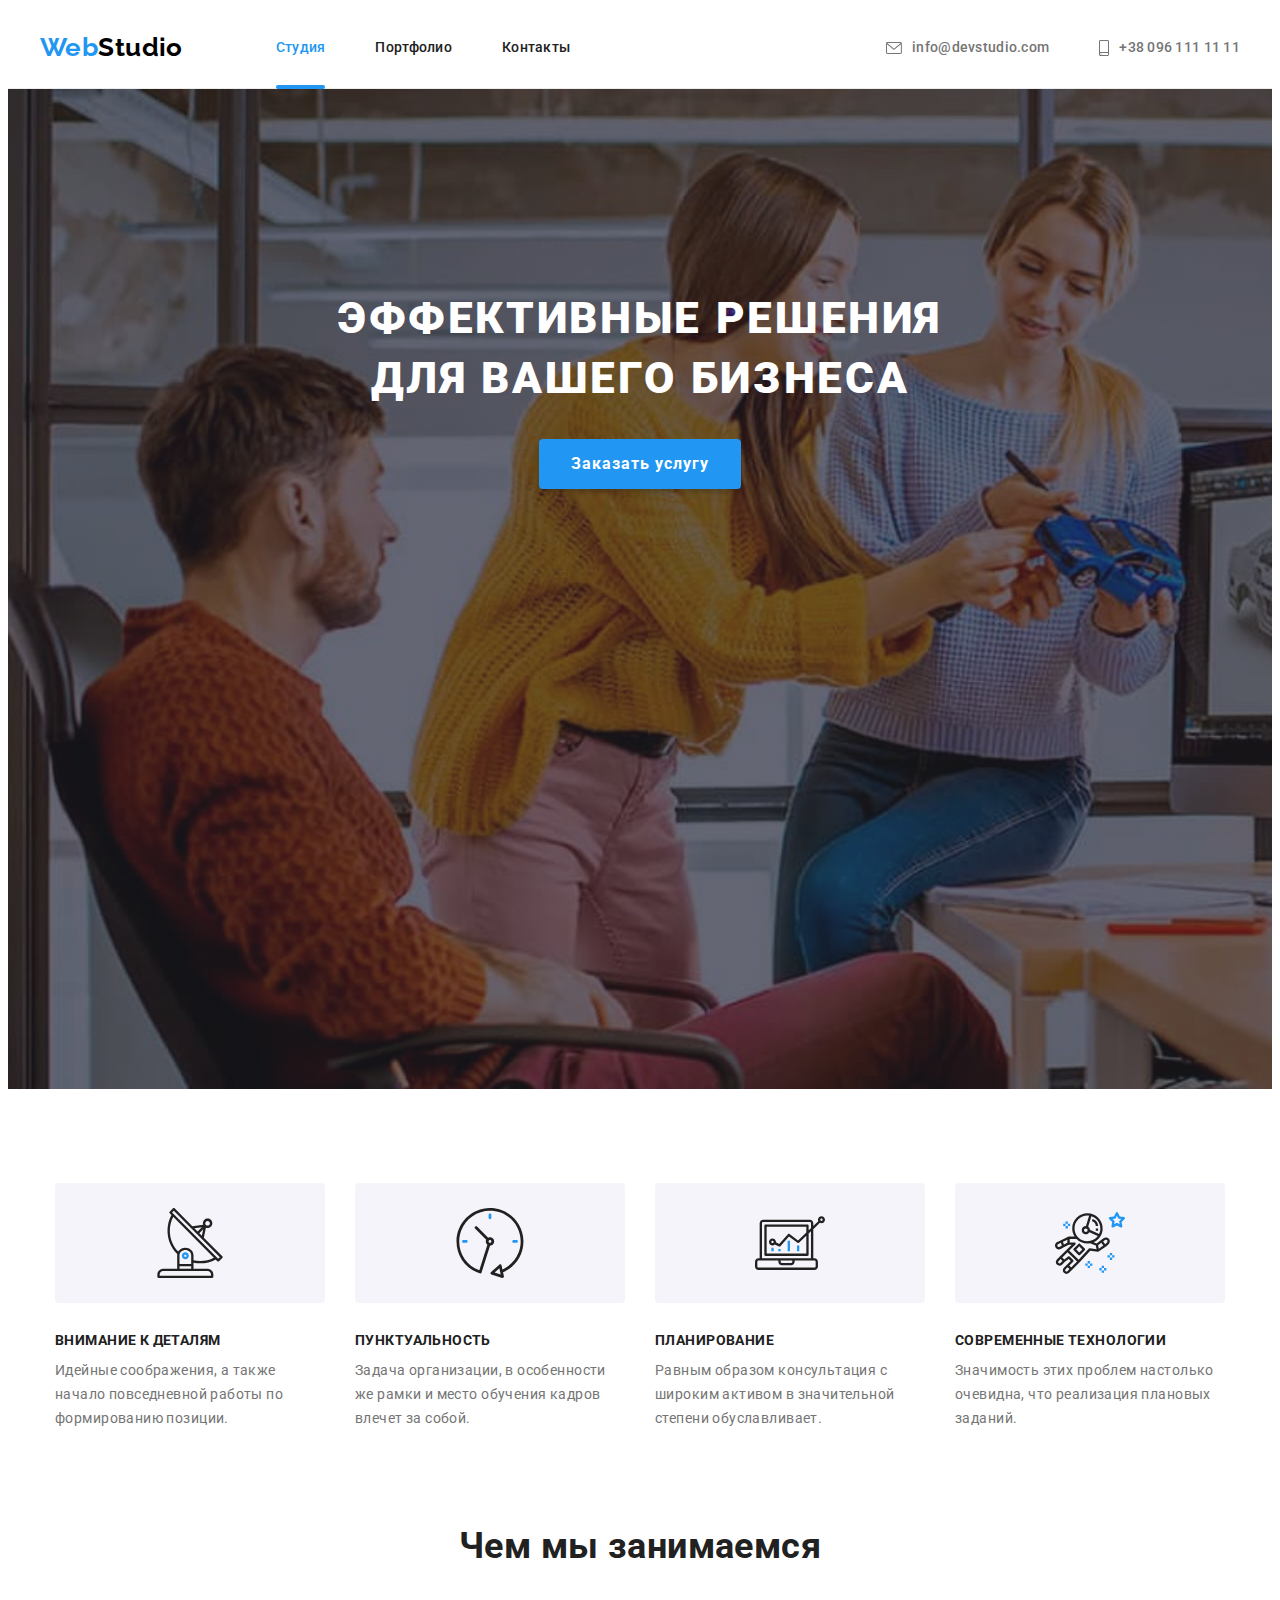
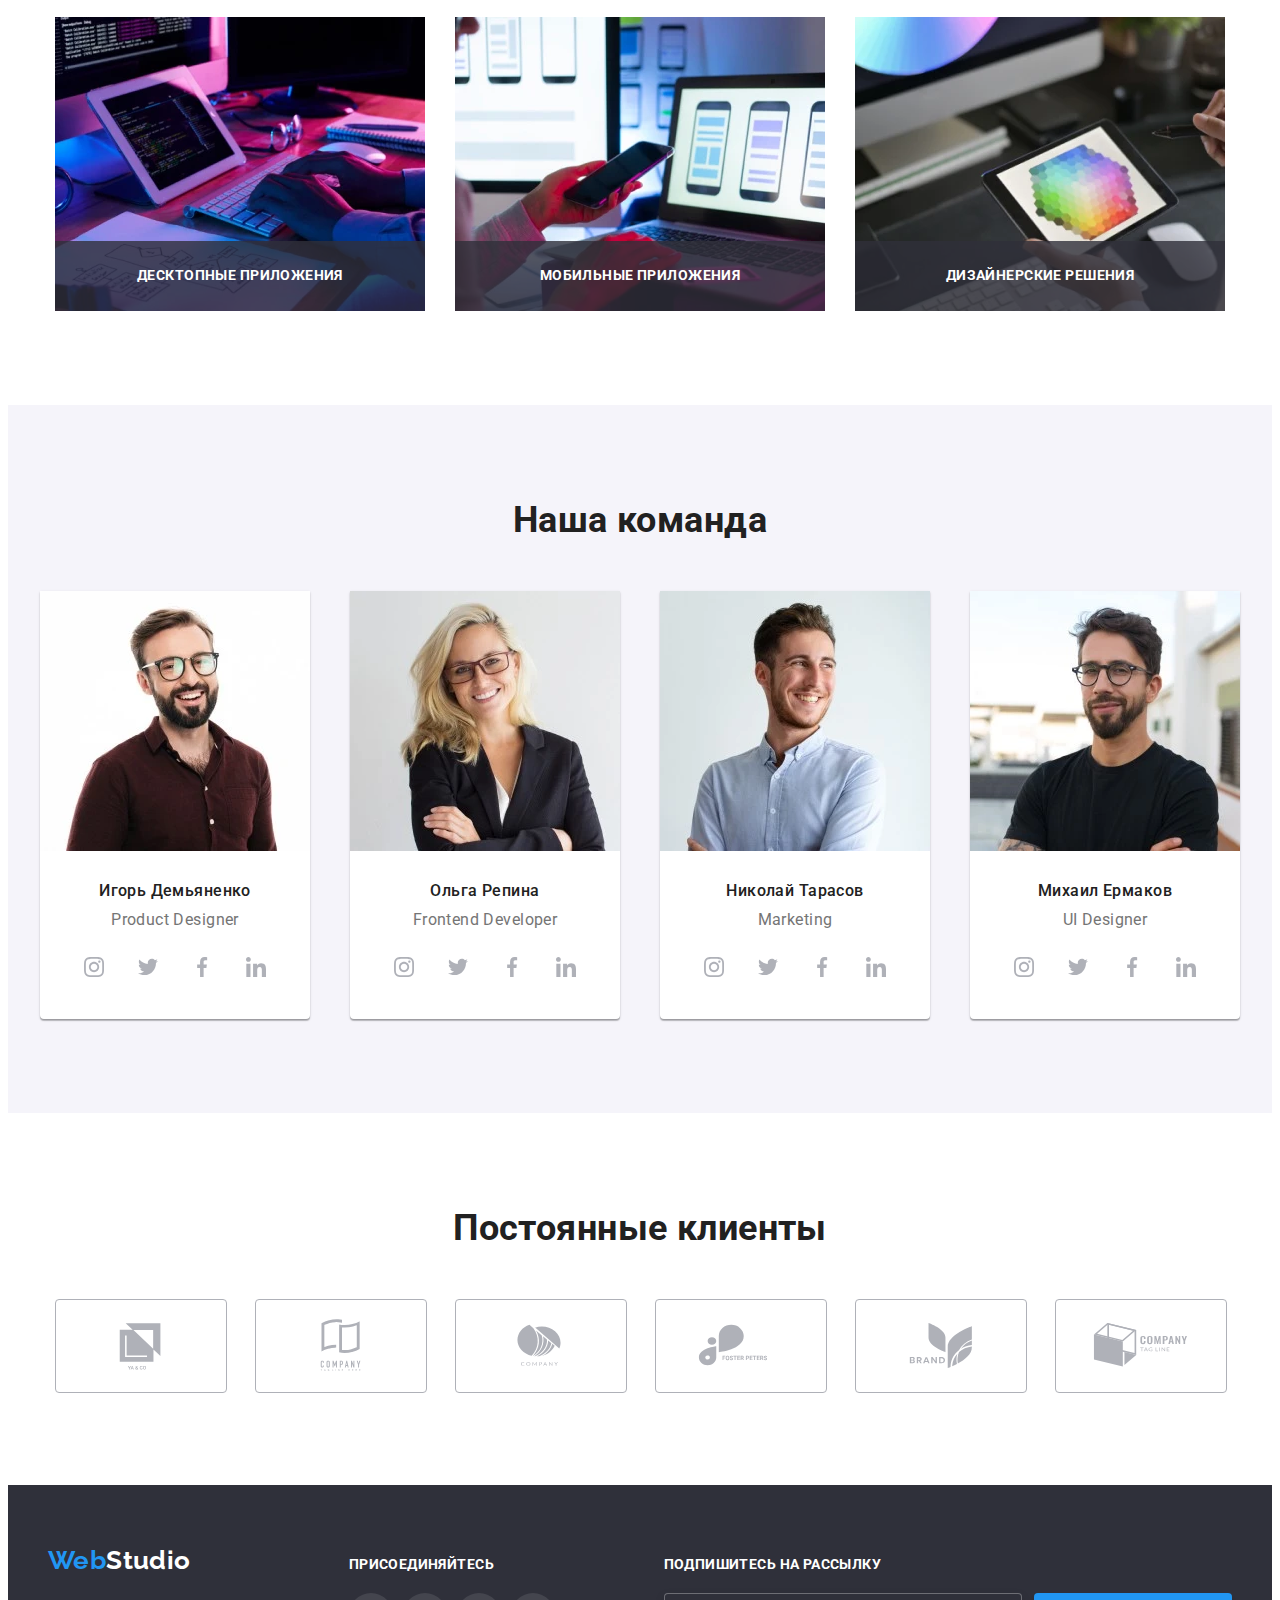
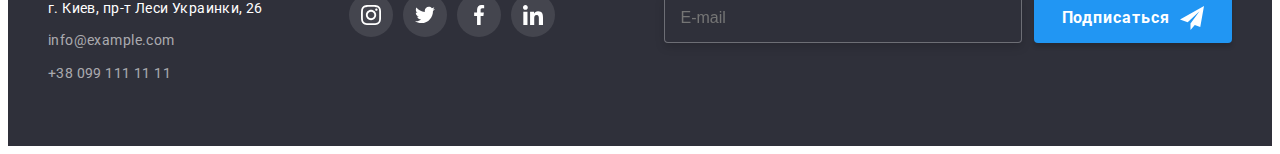
==== commit d47191d8: "upgrade picture" ====
--- a/index.html
+++ b/index.html
@@ -194,12 +194,12 @@
 					<li class="work__item">
 						<picture>
 							<source
-								srcset="./images/works/box_1/box_1.webp 370w, ./images/works/box_1/box_1@2x.webp 740w"
-								type="image/webp" sizes="(min-width: 1200px) 370px">
-							<img class="work__image image"
-								srcset="./images/works/box_1/box_1.jpg 370w,./images/works/box_1/box_1@2x.jpg 740w"
-								src="./images/works/box_1/box_1.jpg" alt="Разработка декстопных приложений"
-								sizes="(min-width: 1200px) 370px, 100vw" />
+								srcset="./images/works/desktop/box_1.webp 1x, ./images/works/desktop/box_1@2x.webp 2x"
+								type="image/webp" media="(min-width: 1200px)" />
+							<img class="work__image"
+								srcset="./images/works/desktop/box_1.jpg 370w,./images/works/desktop/box_1@2x.jpg 740w"
+								src="./images/works/desktop/box_1.jpg" alt="Разработка декстопных приложений"
+								sizes="(min-width: 1200px) 370px, 100vw" width="370" height="294" loading="lazy" />
 						</picture>
 						<div class="work__label">
 							<p class="work__description">Десктопные приложения</p>
@@ -208,12 +208,12 @@
 					<li class="work__item">
 						<picture>
 							<source
-								srcset="./images/works/box_2/box_2.webp 370w, ./images/works/box_2/box_2@2x.webp 740w"
-								type="image/webp" sizes="(min-width: 1200px) 370px, 33vw">
-							<img class="work__image image"
-								srcset="./images/works/box_2/box_2.jpg 370w, ./images/works/box_2/box_2@2x.jpg 740w"
-								src="./images/works/box_2/box_2.jpg" alt="Разработка мобильных приложений"
-								sizes="(min-width: 1200px) 370px, 100vw" />
+								srcset="./images/works/desktop/box_2.webp 1x, ./images/works/desktop/box_2@2x.webp 2x"
+								type="image/webp" media="(min-width: 1200px)" />
+							<img class="work__image"
+								srcset="./images/works/desktop/box_2.jpg 370w, ./images/works/desktop/box_2@2x.jpg 740w"
+								src="./images/works/desktop/box_2.jpg" alt="Разработка мобильных приложений"
+								sizes="(min-width: 1200px) 370px, 100vw" width="370" height="294" loading="lazy" />
 						</picture>
 						<div class="work__label">
 							<p class="work__description">Мобильные приложения</p>
@@ -222,12 +222,12 @@
 					<li class="work__item">
 						<picture>
 							<source
-								srcset="./images/works/box_3/box_3.webp 370w, ./images/works/box_3/box_3@2x.webp 740w"
-								type="image/webp" sizes="(min-width: 1200px) 370px, 33vw">
-							<img class="work__image image"
-								srcset="./images/works/box_3/box_3.jpg 370w,./images/works/box_3/box_3@2x.jpg 740w"
+								srcset="./images/works/desktop/box_3.webp 1x, ./images/works/desktop/box_3@2x.webp 2x"
+								type="image/webp" media="(min-width: 1200px)" />
+							<img class="work__image"
+								srcset="./images/works/desktop/box_3.jpg 370w,./images/works/desktop/box_3@2x.jpg 740w"
 								src="./images/works/box_3/box_3.jpg" alt="Разработка дизайнерских приложений"
-								sizes="(min-width: 1200px) 370px, 100vw" />
+								sizes="(min-width: 1200px) 370px, 100vw" width="370" height="294" loading="lazy" />
 						</picture>
 						<div class="work__label">
 							<p class="work__description">Дизайнерские решения</p>
@@ -244,12 +244,18 @@
 					<li class="team__item">
 						<picture>
 							<source
-								srcset="./images/team/card_1/card_1.webp 450w, ./images/team/card_1/card_1@2x.webp 900w"
-								type="image/webp" sizes="(min-width:1200px) 270px, (min-width:768px) 354px, 100vw">
-							<img class="team__image image"
-								srcset="./images/team/card_1/card_1.jpg 450w, ./images/team/card_1/card_1@2x.jpg 900w"
-								src="./images/team/card_1/card_1.jpg" alt="фото Игоря Демьяненко"
-								sizes="(min-width:1200px) 270px, (min-width:768px) 354px, 100vw" />
+								srcset="./images/team/desktop/card_1.webp 1x, ./images/team/desktop/card_1@2x.webp 2x"
+								type="image/webp" media="(min-width:1200px)" />
+							<source srcset="./images/team/tablet/card_1.webp 1x, ./images/team/tablet/card_1@2x.webp 2x"
+								type="image/webp" media="(min-width:768px)" />
+							<source srcset="./images/team/mobile/card_1.webp 1x, ./images/team/mobile/card_1@2x.webp 2x"
+								type="image/webp" media="(max-width:767px)" />
+							<img class="team__image" srcset="./images/team/mobile/card_1.jpg 450w, ./images/team/mobile/card_1@2x.jpg 900w,
+								./images/team/tablet/card_1.jpg 354w, ./images/team/tablet/card_1@2x.jpg 708w,
+								./images/team/desktop/card_1.jpg 270w, ./images/team/desktop/card_1@2x.jpg 540w"
+								src="./images/team/mobile/card_1.jpg" alt="фото Игоря Демьяненко"
+								sizes="(min-width:1200px) 270px, (min-width:768px) 354px, (max-width:767px) 450px, 100vw"
+								width="450" height="460" loading="lazy" />
 						</picture>
 						<div class="team__wrap">
 							<h3 class="team__title">Игорь Демьяненко</h3>
@@ -293,12 +299,18 @@
 					<li class="team__item">
 						<picture>
 							<source
-								srcset="./images/team/card_2/card_2.webp 450w, ./images/team/card_2/card_2@2x.webp 900w"
-								type="image/webp" sizes="(min-width:1200px) 25vw, (min-width:768px) 50vw, 100vw">
-							<img class="team__image image"
-								srcset="./images/team/card_2/card_2.jpg 450w, ./images/team/card_2/card_2@2x.jpg 900w"
-								src="./images/team/card_2/card_2.jpg" alt="фото Ольги Репиной"
-								sizes="(min-width:1200px) 25vw, (min-width:768px) 50vw, 100vw" />
+								srcset="./images/team/desktop/card_2.webp 1x, ./images/team/desktop/card_2@2x.webp 2x"
+								type="image/webp" media="(min-width:1200px)" />
+							<source srcset="./images/team/tablet/card_2.webp 1x, ./images/team/tablet/card_2@2x.webp 2x"
+								type="image/webp" media="(min-width:768px)" />
+							<source srcset="./images/team/mobile/card_2.webp 1x, ./images/team/mobile/card_2@2x.webp 2x"
+								type="image/webp" media="(max-width:767px)" />
+							<img class="team__image" srcset="./images/team/mobile/card_2.jpg 450w, ./images/team/mobile/card_2@2x.jpg 900w,
+								./images/team/tablet/card_2.jpg 354w, ./images/team/tablet/card_2@2x.jpg 708w,
+								./images/team/desktop/card_2.jpg 270w, ./images/team/desktop/card_2@2x.jpg 540w"
+								src="./images/team/mobile/card_2.jpg" alt="фото Ольги Репиной"
+								sizes="(min-width:1200px) 270px, (min-width:768px) 354px, (max-width:767px) 450px, 100vw"
+								width="450" height="460" loading="lazy" />
 						</picture>
 						<div class="team__wrap">
 							<h3 class="team__title">Ольга Репина</h3>
@@ -342,12 +354,18 @@
 					<li class="team__item">
 						<picture>
 							<source
-								srcset="./images/team/card_3/card_3.webp 450w, ./images/team/card_3/card_3@2x.webp 900w"
-								type="image/webp" sizes="(min-width:1200px) 25vw, (min-width:768px) 50vw, 100vw">
-							<img class="team__image image"
-								srcset="./images/team/card_3/card_3.jpg 450w, ./images/team/card_3/card_3@2x.jpg 900w"
-								src="./images/team/card_3/card_3.jpg" alt="фото Николая Тарасова"
-								sizes="(min-width:1200px) 25vw, (min-width:768px) 50vw, 100vw" />
+								srcset="./images/team/desktop/card_3.webp 1x, ./images/team/desktop/card_3@2x.webp 2x"
+								type="image/webp" media="(min-width:1200px)" />
+							<source srcset="./images/team/tablet/card_3.webp 1x, ./images/team/tablet/card_3@2x.webp 2x"
+								type="image/webp" media="(min-width:768px)" />
+							<source srcset="./images/team/mobile/card_3.webp 1x, ./images/team/mobile/card_3@2x.webp 2x"
+								type="image/webp" media="(max-width:767px)" />
+							<img class="team__image" srcset="./images/team/mobile/card_3.jpg 450w,./images/team/mobile/card_3@2x.jpg 900w,
+								./images/team/tablet/card_3.jpg 354w, ./images/team/tablet/card_3@2x.jpg 708w,
+								./images/team/desktop/card_3.jpg 270w, ./images/team/desktop/card_3@2x.jpg 540w"
+								src="./images/team/mobile/card_3.jpg" alt="фото Николая Тарасова"
+								sizes="(min-width:1200px) 270px, (min-width:768px) 354px, (max-width:767px) 450px, 100vw"
+								width="450" height="460" loading="lazy" />
 						</picture>
 						<div class="team__wrap">
 							<h3 class="team__title">Николай Тарасов</h3>
@@ -391,12 +409,18 @@
 					<li class="team__item">
 						<picture>
 							<source
-								srcset="./images/team/card_4/card_4.webp 450w, ./images/team/card_4/card_4@2x.webp 900w"
-								type="image/webp" sizes="(min-width:1200px) 25vw, (min-width:768px) 50vw, 100vw">
-							<img class="team__image image"
-								srcset="./images/team/card_4/card_4.jpg 450w, ./images/team/card_4/card_4@2x.jpg 900w"
-								src="./images/team/card_4/card_4.jpg" alt="фото Михаила Ермакова"
-								sizes="(min-width:1200px) 25vw, (min-width:768px) 50vw, 100vw" />
+								srcset="./images/team/desktop/card_4.webp 1x, ./images/team/desktop/card_4@2x.webp 2x"
+								type="image/webp" media="(min-width:1200px)" />
+							<source srcset="./images/team/tablet/card_4.webp 1x, ./images/team/tablet/card_4@2x.webp 2x"
+								type="image/webp" media="(min-width:768px)" />
+							<source srcset="./images/team/mobile/card_4.webp 1x, ./images/team/mobile/card_4@2x.webp 2x"
+								type="image/webp" media="(max-width:767px)" />
+							<img class="team__image" srcset="./images/team/mobile/card_4.jpg 450w,./images/team/mobile/card_4@2x.jpg 900w,
+								./images/team/tablet/card_4.jpg 354w, ./images/team/tablet/card_4@2x.jpg 708w,
+								./images/team/desktop/card_4.jpg 270w, ./images/team/desktop/card_4@2x.jpg 540w"
+								src="./images/team/mobile/card_3.jpg" alt="фото Михаила Ермакова"
+								sizes="(min-width:1200px) 270px, (min-width:768px) 354px, (max-width:767px) 450px, 100vw"
+								width="450" height="460" loading="lazy" />
 						</picture>
 						<div class="team__wrap">
 							<h3 class="team__title">Михаил Ермаков</h3>
--- a/css/main.min.css
+++ b/css/main.min.css
@@ -1,2 +1,2 @@
-.section__title--hidden,.form__input-checkbox{position:absolute;white-space:nowrap;margin:-1px;width:1px;height:1px;overflow:hidden;border:0;padding:0;clip:rect(0 0 0 0);-webkit-clip-path:inset(50%);clip-path:inset(50%)}.social-links,.site-nav__list,.contacts,.mobile-menu__contacts,.mobile-menu__socials,.features__list,.work__list,.team__list,.clients__list,.filters,.projects,.address__list{list-style:none;padding:0;margin:0}.social-links__link,.site-nav__link,.contacts__link,.mobile-menu__navigation-link,.mobile-menu__contacts-tel,.mobile-menu__contacts-mail,.mobile-menu__socials-link,.clients__link{text-decoration:none;color:inherit}.social-links__link:hover,.site-nav__link:hover,.contacts__link:hover,.mobile-menu__navigation-link:hover,.mobile-menu__contacts-tel:hover,.mobile-menu__contacts-mail:hover,.mobile-menu__socials-link:hover,.clients__link:hover,.social-links__link:focus,.site-nav__link:focus,.contacts__link:focus,.mobile-menu__navigation-link:focus,.mobile-menu__contacts-tel:focus,.mobile-menu__contacts-mail:focus,.mobile-menu__socials-link:focus,.clients__link:focus{color:#2196f3}body{font-family:"Roboto",sans-serif;font-weight:400;font-size:14px;letter-spacing:0.03em;color:#212121;background-color:#fff}h1,h2,h3,h4,h5,h6,p{margin-top:0;margin-bottom:0;padding-top:0;padding-bottom:0}.logo{font-family:"Raleway",sans-serif;font-weight:700;font-size:24px;line-height:1.17;text-decoration:none;color:inherit}@media screen and (min-width: 1200px){.logo{font-size:26px;line-height:1.2}}.logo--header-accent{color:#000;padding-top:16px;padding-bottom:16px}@media screen and (min-width: 768px){.logo--header-accent{padding-top:26px;padding-bottom:26px;margin-right:88px}}@media screen and (min-width: 1200px){.logo--header-accent{padding-top:24px;padding-bottom:25px;margin-right:93px}}.logo--footer-accent{display:block;margin-bottom:20px;color:#fff}.mobile-menu.is-open ~ .logo--header-accent{display:none}.logo__label{color:#2196f3}.button{font-family:inherit;font-weight:700;font-size:16px;line-height:1.88;letter-spacing:0.06em;color:#fff;background-color:#2196f3;-webkit-box-shadow:0px 4px 4px rgba(0,0,0,0.15);box-shadow:0px 4px 4px rgba(0,0,0,0.15);border-radius:4px;border-width:0;border-color:#2196f3;cursor:pointer;-webkit-transition:color 250ms cubic-bezier(0.4, 0, 0.2, 1),background-color 250ms cubic-bezier(0.4, 0, 0.2, 1),border-color 250ms cubic-bezier(0.4, 0, 0.2, 1);transition:color 250ms cubic-bezier(0.4, 0, 0.2, 1),background-color 250ms cubic-bezier(0.4, 0, 0.2, 1),border-color 250ms cubic-bezier(0.4, 0, 0.2, 1)}.button:hover,.button:focus{background-color:#188ce8;border-color:#188ce8}.image{display:block;max-width:100%;height:auto}.container{width:100%;margin-top:0;margin-bottom:0;margin-left:auto;margin-right:auto;padding-top:0;padding-bottom:0;padding-left:15px;padding-right:15px}@media screen and (min-width: 1200px){.container{max-width:1200px}}.section{width:100%;margin-left:auto;margin-right:auto;padding-top:60px;padding-bottom:60px}@media screen and (min-width: 1200px){.section{width:1200px;padding-top:94px;padding-bottom:94px}}.section__title{margin-bottom:30px;font-weight:700;font-size:28px;line-height:1.17;text-align:center}@media screen and (min-width: 1200px){.section__title{margin-bottom:50px;font-size:36px}}.social-links{display:-webkit-box;display:-ms-flexbox;display:flex;-ms-flex-wrap:wrap;flex-wrap:wrap;-webkit-box-pack:center;-ms-flex-pack:center;justify-content:center}.social-links__item:not(:last-child){margin-right:10px}.social-links__item--bgc{border-radius:50%;background:rgba(255,255,255,0.1)}.social-links__link{display:-webkit-box;display:-ms-flexbox;display:flex;-webkit-box-align:center;-ms-flex-align:center;align-items:center;-webkit-box-pack:center;-ms-flex-pack:center;justify-content:center;width:44px;height:44px;color:#afb1b8;border-radius:50%;-webkit-transition:color 250ms cubic-bezier(0.4, 0, 0.2, 1),background-color 250ms cubic-bezier(0.4, 0, 0.2, 1);transition:color 250ms cubic-bezier(0.4, 0, 0.2, 1),background-color 250ms cubic-bezier(0.4, 0, 0.2, 1)}.social-links__link:hover,.social-links__link:focus{color:#fff;background-color:#2196f3}.social-links__icon{fill:currentColor}.social-links__icon--white{fill:#fff}.header{position:relative;width:100%;height:60px;border-bottom:1px solid #ececec}@media screen and (min-width: 768px){.header{height:auto}}.header__container{display:-webkit-box;display:-ms-flexbox;display:flex;-webkit-box-align:center;-ms-flex-align:center;align-items:center;text-align:left}.site-nav__list{display:none}@media screen and (min-width: 768px){.site-nav__list{display:-webkit-box;display:-ms-flexbox;display:flex;-ms-flex-wrap:wrap;flex-wrap:wrap;-webkit-box-pack:center;-ms-flex-pack:center;justify-content:center}}.site-nav__item:not(:last-child){margin-right:50px}.site-nav__link{display:-webkit-box;display:-ms-flexbox;display:flex;-webkit-box-align:center;-ms-flex-align:center;align-items:center;padding-top:32px;padding-bottom:32px;font-weight:500;line-height:1.14;letter-spacing:0.02em;-webkit-transition:color 250ms cubic-bezier(0.4, 0, 0.2, 1);transition:color 250ms cubic-bezier(0.4, 0, 0.2, 1)}.site-nav__link--active{position:relative;color:#2196f3}.site-nav__link--active::after{position:absolute;content:"";bottom:-1px;left:0;width:100%;height:4px;border-radius:2px;background:#2196f3}.contacts{display:none;margin-left:auto}@media screen and (min-width: 768px){.contacts{display:block}}@media screen and (min-width: 1200px){.contacts{display:-webkit-box;display:-ms-flexbox;display:flex;-ms-flex-wrap:wrap;flex-wrap:wrap;-webkit-box-pack:center;-ms-flex-pack:center;justify-content:center;margin-left:auto}}.contacts__item{color:#757575}.contacts__item:not(:last-child){margin-bottom:10px}@media screen and (min-width: 1200px){.contacts__item:not(:last-child){margin-right:50px;margin-bottom:0}}.contacts__link{font-weight:500;font-size:12px;line-height:1.17;letter-spacing:0.02em;-webkit-transition:color 250ms cubic-bezier(0.4, 0, 0.2, 1);transition:color 250ms cubic-bezier(0.4, 0, 0.2, 1)}@media screen and (min-width: 1200px){.contacts__link{display:-webkit-box;display:-ms-flexbox;display:flex;-webkit-box-align:center;-ms-flex-align:center;align-items:center;padding-top:32px;padding-bottom:32px;font-size:14px;line-height:1.14}}.contacts__icon{margin-right:10px;fill:currentColor}.header__mobile-menu{position:fixed;top:0;left:0;z-index:10;width:100%;display:-webkit-box;display:-ms-flexbox;display:flex;-ms-flex-wrap:wrap;flex-wrap:wrap;padding:48px 40px;background-color:#fff;visibility:hidden;overflow-y:scroll}.header__mobile-menu.is-open{visibility:visible}@media screen and (min-width: 768px){.header__mobile-menu{display:none}}.mobile-menu__navigation{margin-bottom:302px}.mobile-menu__navigation-list{list-style:none;padding:0;margin:0}.mobile-menu__navigation-item:not(:last-child){margin-bottom:32px}.mobile-menu__navigation-link{display:-webkit-box;display:-ms-flexbox;display:flex;font-weight:500;font-size:40px;line-height:1.17;letter-spacing:0.02em;-webkit-transition:color 250ms cubic-bezier(0.4, 0, 0.2, 1);transition:color 250ms cubic-bezier(0.4, 0, 0.2, 1)}.mobile-menu__navigation-link--active{position:relative;color:#2196f3}.mobile-menu__contacts{margin-bottom:64px}.mobile-menu__contacts-item{line-height:1.17;letter-spacing:0.02em}.mobile-menu__contacts-item:not(:last-child){margin-bottom:32px}.mobile-menu__contacts-tel{font-weight:500;font-size:34px;color:#2196f3}.mobile-menu__contacts-mail{font-weight:500;font-size:24px;color:#757575}.mobile-menu__socials{display:-webkit-box;display:-ms-flexbox;display:flex;-ms-flex-wrap:wrap;flex-wrap:wrap;-webkit-box-pack:center;-ms-flex-pack:center;justify-content:center}.mobile-menu__socials-item{font-weight:500;font-size:18px;line-height:1.22;letter-spacing:0.02em;color:#2196f3}.mobile-menu__socials-item:not(:first-child){padding-left:10px}.mobile-menu__socials-item:not(:last-child){padding-right:10px;border-right:1px solid rgba(33,33,33,0.2)}.mobile-button{position:absolute;top:10px;right:15px;z-index:10;display:-webkit-box;display:-ms-flexbox;display:flex;-webkit-box-pack:center;-ms-flex-pack:center;justify-content:center;-webkit-box-align:center;-ms-flex-align:center;align-items:center;padding:0;width:40px;height:40px;color:#000;background:#fff;border:none;cursor:pointer;-webkit-transition:color 250ms cubic-bezier(0.4, 0, 0.2, 1);transition:color 250ms cubic-bezier(0.4, 0, 0.2, 1)}.mobile-button:hover,.mobile-button:focus{color:#2196f3}.mobile-button.is-open{position:fixed;overflow-y:scroll}@media screen and (min-width: 768px){.mobile-button{display:none}}.mobile-button__icon{fill:currentColor}.mobile-button__icon-open{display:block}.mobile-button.is-open .mobile-button__icon-open{display:none}.mobile-button__icon-close{display:none}.mobile-button.is-open .mobile-button__icon-close{position:fixed;display:block}.hero{margin-left:auto;margin-right:auto;padding-top:118px;padding-bottom:118px;width:100%;height:400px;background-color:#2f303a;background-image:-webkit-gradient(linear, left top, right top, from(rgba(47,48,58,0.4)), to(rgba(47,48,58,0.4))),url(../images/hero/mobile/hero_480.jpg);background-image:linear-gradient(to right, rgba(47,48,58,0.4), rgba(47,48,58,0.4)),url(../images/hero/mobile/hero_480.jpg);background-size:cover;text-align:center}@media (min-device-pixel-ratio: 2), (-webkit-min-device-pixel-ratio: 2), (min-resolution: 192dpi), (min-resolution: 2dppx){.hero{background-image:-webkit-gradient(linear, left top, right top, from(rgba(47,48,58,0.4)), to(rgba(47,48,58,0.4))),url(../images/hero/mobile/hero_480@2x.jpg);background-image:linear-gradient(to right, rgba(47,48,58,0.4), rgba(47,48,58,0.4)),url(../images/hero/mobile/hero_480@2x.jpg)}}@media screen and (min-width: 768px){.hero{background-image:-webkit-gradient(linear, left top, right top, from(rgba(47,48,58,0.4)), to(rgba(47,48,58,0.4))),url(../images/hero/tablet/hero_768.jpg);background-image:linear-gradient(to right, rgba(47,48,58,0.4), rgba(47,48,58,0.4)),url(../images/hero/tablet/hero_768.jpg)}}@media screen and (min-width: 768px) and (min-device-pixel-ratio: 2), screen and (min-width: 768px) and (-webkit-min-device-pixel-ratio: 2), screen and (min-width: 768px) and (min-resolution: 192dpi), screen and (min-width: 768px) and (min-resolution: 2dppx){.hero{background-image:-webkit-gradient(linear, left top, right top, from(rgba(47,48,58,0.4)), to(rgba(47,48,58,0.4))),url(../images/hero/tablet/hero_768@2x.jpg);background-image:linear-gradient(to right, rgba(47,48,58,0.4), rgba(47,48,58,0.4)),url(../images/hero/tablet/hero_768@2x.jpg)}}@media screen and (min-width: 1200px){.hero{padding-top:200px;padding-bottom:200px;max-width:1600px;height:600px;background-image:-webkit-gradient(linear, left top, right top, from(rgba(47,48,58,0.4)), to(rgba(47,48,58,0.4))),url(../images/hero/desktop/hero_1600.jpg);background-image:linear-gradient(to right, rgba(47,48,58,0.4), rgba(47,48,58,0.4)),url(../images/hero/desktop/hero_1600.jpg)}}@media screen and (min-width: 1200px) and (min-device-pixel-ratio: 2), screen and (min-width: 1200px) and (-webkit-min-device-pixel-ratio: 2), screen and (min-width: 1200px) and (min-resolution: 192dpi), screen and (min-width: 1200px) and (min-resolution: 2dppx){.hero{background-image:-webkit-gradient(linear, left top, right top, from(rgba(47,48,58,0.4)), to(rgba(47,48,58,0.4))),url(../images/hero/desktop/hero_1600@2x.jpg);background-image:linear-gradient(to right, rgba(47,48,58,0.4), rgba(47,48,58,0.4)),url(../images/hero/desktop/hero_1600@2x.jpg)}}.hero__title{margin-bottom:30px;font-weight:900;font-size:26px;line-height:1.62;letter-spacing:0.06em;text-transform:uppercase;color:#fff}@media screen and (min-width: 1200px){.hero__title{font-weight:900;font-size:44px;line-height:1.36}}.hero__button{display:inline-block;-webkit-box-align:center;-ms-flex-align:center;align-items:center;padding:10px 32px}@media screen and (min-width: 1200px){.features{padding-bottom:0}}@media screen and (min-width: 768px){.features__list{display:-webkit-box;display:-ms-flexbox;display:flex;-ms-flex-wrap:wrap;flex-wrap:wrap;-webkit-box-pack:center;-ms-flex-pack:center;justify-content:center}}.features__item{width:100%}.features__item:not(:last-child){margin-bottom:30px}@media screen and (min-width: 768px){.features__item{max-width:calc((100% - 60px)/2)}.features__item:nth-child(2n+1){margin-right:30px}}@media screen and (min-width: 1200px){.features__item{max-width:270px}.features__item:not(:last-child){margin-right:30px}}.features__icon{display:-webkit-box;display:-ms-flexbox;display:flex;-webkit-box-pack:center;-ms-flex-pack:center;justify-content:center;-webkit-box-align:center;-ms-flex-align:center;align-items:center;margin-bottom:30px;width:100%;height:120px;background:#f5f4fa;border-radius:4px}.features__title{margin-bottom:10px;font-weight:700;font-size:14px;line-height:1.14;text-transform:uppercase;text-align:center}@media screen and (min-width: 768px){.features__title{text-align:left}}.features__description{line-height:1.71;color:#757575}.work{display:none}@media screen and (min-width: 1200px){.work{display:block}}@media screen and (min-width: 768px){.work__list{display:-webkit-box;display:-ms-flexbox;display:flex;-ms-flex-wrap:wrap;flex-wrap:wrap;-webkit-box-pack:center;-ms-flex-pack:center;justify-content:center}}.work__item{position:relative}.work__item:not(:last-child){margin-right:30px}.work__image{height:294px}.work__label{position:absolute;bottom:0;left:0;display:-webkit-box;display:-ms-flexbox;display:flex;-webkit-box-pack:center;-ms-flex-pack:center;justify-content:center;-webkit-box-align:center;-ms-flex-align:center;align-items:center;width:370px;height:70px;background:rgba(47,48,58,0.8)}.work__description{font-weight:700;line-height:1.14;text-align:center;letter-spacing:0.03em;text-transform:uppercase;color:#fff}.team{background-color:#f5f4fa}@media screen and (min-width: 768px){.team__list{display:-webkit-box;display:-ms-flexbox;display:flex;-ms-flex-wrap:wrap;flex-wrap:wrap;-webkit-box-pack:center;-ms-flex-pack:center;justify-content:center}}.team__item{width:100%;background-color:#fff;-webkit-box-shadow:0px 1px 3px rgba(0,0,0,0.12),0px 1px 1px rgba(0,0,0,0.14),0px 2px 1px rgba(0,0,0,0.2);box-shadow:0px 1px 3px rgba(0,0,0,0.12),0px 1px 1px rgba(0,0,0,0.14),0px 2px 1px rgba(0,0,0,0.2);border-radius:0px 0px 4px 4px}.team__item:not(:last-child){margin-bottom:30px}@media screen and (min-width: 768px){.team__item{max-width:calc((100% - 30px)/2)}.team__item:nth-child(odd){margin-right:30px}.team__item:nth-last-child(-n+2){margin-bottom:30px}}@media screen and (min-width: 1200px){.team__item{max-width:270px;margin-bottom:0}.team__item:not(:last-child){margin-right:30px}}.team__image{width:100%;height:460px}@media screen and (min-width: 768px){.team__image{height:374px}}@media screen and (min-width: 1200px){.team__image{height:260px}}.team__wrap{padding-top:30px;padding-bottom:30px;text-align:center}.team__title{margin-bottom:10px;font-weight:500;font-size:16px;line-height:1.19}.team__description{margin-bottom:16px;font-weight:400;font-size:16px;line-height:1.19;color:#757575}.clients__list{display:-webkit-box;display:-ms-flexbox;display:flex;-ms-flex-wrap:wrap;flex-wrap:wrap;-webkit-box-pack:center;-ms-flex-pack:center;justify-content:center;margin:-15px}.clients__item{margin:15px;width:calc((100% - 30px*2)/2);height:92px}@media screen and (min-width: 768px){.clients__item{max-width:calc((100% - 30px*3)/3)}}@media screen and (min-width: 1200px){.clients__item{max-width:170px}}.clients__link{display:-webkit-box;display:-ms-flexbox;display:flex;-webkit-box-pack:center;-ms-flex-pack:center;justify-content:center;-webkit-box-align:center;-ms-flex-align:center;align-items:center;width:100%;height:100%;color:#afb1b8;border:1px solid #afb1b8;border-radius:4px;-webkit-transition:color 250ms cubic-bezier(0.4, 0, 0.2, 1),border 250ms cubic-bezier(0.4, 0, 0.2, 1);transition:color 250ms cubic-bezier(0.4, 0, 0.2, 1),border 250ms cubic-bezier(0.4, 0, 0.2, 1)}.clients__link:hover,.clients__link:focus{border:1px solid #2196f3;color:#2196f3}.clients__icon{fill:currentColor}.filters{display:-webkit-box;display:-ms-flexbox;display:flex;-ms-flex-wrap:wrap;flex-wrap:wrap;-webkit-box-pack:left;-ms-flex-pack:left;justify-content:left;margin-bottom:-15px}@media screen and (min-width: 768px){.filters{-webkit-box-pack:center;-ms-flex-pack:center;justify-content:center;margin-bottom:0}}.filters__item{margin-bottom:15px}.filters__item:not(:last-child){margin-right:8px}@media screen and (min-width: 768px){.filters__item{margin-bottom:0}}.filters__button{padding:6px 22px;width:auto;height:auto;font-family:inherit;font-weight:500;font-size:16px;line-height:1.62;letter-spacing:0.03em;color:#212121;background-color:#f5f4fa;border-color:transparent;border-radius:4px;-webkit-transition:color 250ms cubic-bezier(0.4, 0, 0.2, 1),background-color 250ms cubic-bezier(0.4, 0, 0.2, 1),-webkit-box-shadow 250ms cubic-bezier(0.4, 0, 0.2, 1);transition:color 250ms cubic-bezier(0.4, 0, 0.2, 1),background-color 250ms cubic-bezier(0.4, 0, 0.2, 1),-webkit-box-shadow 250ms cubic-bezier(0.4, 0, 0.2, 1);transition:color 250ms cubic-bezier(0.4, 0, 0.2, 1),background-color 250ms cubic-bezier(0.4, 0, 0.2, 1),box-shadow 250ms cubic-bezier(0.4, 0, 0.2, 1);transition:color 250ms cubic-bezier(0.4, 0, 0.2, 1),background-color 250ms cubic-bezier(0.4, 0, 0.2, 1),box-shadow 250ms cubic-bezier(0.4, 0, 0.2, 1),-webkit-box-shadow 250ms cubic-bezier(0.4, 0, 0.2, 1);cursor:pointer}.filters__button:active,.filters__button:hover,.filters__button:focus{color:#fff;background-color:#2196f3;-webkit-box-shadow:0px 3px 1px rgba(0,0,0,0.1),0px 1px 2px rgba(0,0,0,0.08),0px 2px 2px rgba(0,0,0,0.12);box-shadow:0px 3px 1px rgba(0,0,0,0.1),0px 1px 2px rgba(0,0,0,0.08),0px 2px 2px rgba(0,0,0,0.12)}.projects{margin-top:40px}@media screen and (min-width: 768px){.projects{display:-webkit-box;display:-ms-flexbox;display:flex;-ms-flex-wrap:wrap;flex-wrap:wrap;-webkit-box-pack:center;-ms-flex-pack:center;justify-content:center;margin-top:30px}}@media screen and (min-width: 1200px){.projects{margin-top:50px}}.projects__item{width:100%}.projects__item:not(:last-child){margin-bottom:30px}@media screen and (min-width: 768px){.projects__item{max-width:calc((100% - 30px)/2)}.projects__item:nth-child(odd){margin-right:30px}}@media screen and (min-width: 1200px){.projects__item{max-width:370px;margin-right:30px}.projects__item:nth-child(3n){margin-right:0}.projects__item:nth-last-child(-n+3){margin-bottom:0}}.projects__image{width:100%;height:294px}.projects__link{display:inline-block;width:100%;text-decoration:none;color:inherit;-webkit-transition:-webkit-box-shadow 250ms cubic-bezier(0.4, 0, 0.2, 1);transition:-webkit-box-shadow 250ms cubic-bezier(0.4, 0, 0.2, 1);transition:box-shadow 250ms cubic-bezier(0.4, 0, 0.2, 1);transition:box-shadow 250ms cubic-bezier(0.4, 0, 0.2, 1), -webkit-box-shadow 250ms cubic-bezier(0.4, 0, 0.2, 1)}.projects__link:hover,.projects__link:focus{color:inherit;-webkit-box-shadow:0px 1px 1px rgba(0,0,0,0.12),0px 4px 4px rgba(0,0,0,0.06),1px 4px 6px rgba(0,0,0,0.16);box-shadow:0px 1px 1px rgba(0,0,0,0.12),0px 4px 4px rgba(0,0,0,0.06),1px 4px 6px rgba(0,0,0,0.16)}.projects__wrap{padding-top:20px;padding-bottom:20px;padding-left:24px;padding-right:24px;border-right:1px solid #eeeeee;border-bottom:1px solid #eeeeee;border-left:1px solid #eeeeee}.projects__title{margin-bottom:4px;font-weight:700;font-size:18px;line-height:2;letter-spacing:0.06em;text-align:left}.projects__subtitle{font-weight:400;font-size:16px;line-height:1.88;text-align:left;color:#757575}.projects__box{position:relative;overflow:hidden}.projects__description{position:absolute;padding-top:63px;padding-bottom:63px;padding-left:24px;padding-right:24px;width:100%;height:100%;background-color:rgba(33,150,243,0.9);color:#fff;font-size:18px;line-height:1.56;text-align:left;-webkit-transition:-webkit-transform 250ms cubic-bezier(0.4, 0, 0.2, 1);transition:-webkit-transform 250ms cubic-bezier(0.4, 0, 0.2, 1);transition:transform 250ms cubic-bezier(0.4, 0, 0.2, 1);transition:transform 250ms cubic-bezier(0.4, 0, 0.2, 1), -webkit-transform 250ms cubic-bezier(0.4, 0, 0.2, 1)}.projects__link:hover .projects__description,.projects__link:focus .projects__description{-webkit-transform:translateY(-100%);transform:translateY(-100%)}.footer{padding-top:60px;padding-bottom:60px;background-color:#2f303a}.footer__container{display:block;text-align:center}@media screen and (min-width: 768px){.footer__container{display:-webkit-box;display:-ms-flexbox;display:flex;-ms-flex-wrap:wrap;flex-wrap:wrap;-webkit-box-pack:center;-ms-flex-pack:center;justify-content:center;-webkit-box-align:baseline;-ms-flex-align:baseline;align-items:baseline}}@media screen and (min-width: 1200px){.footer__container{text-align:left}}.footer__contacts{margin-bottom:60px}@media screen and (min-width: 768px){.footer__contacts{margin-right:165px}}@media screen and (min-width: 1200px){.footer__contacts{margin-bottom:0;margin-right:70px}}.address{font-style:inherit;line-height:1.71;color:rgba(255,255,255,0.6)}.address__list{display:block}.address__item:first-child{padding-top:0;color:#fff}.address__item:not(:last-child){margin-bottom:9px}.address__link{text-decoration:none;color:inherit}.footer__join{margin-bottom:60px}@media screen and (min-width: 768px){.footer__join{margin-bottom:0;margin-right:0}}@media screen and (min-width: 1200px){.footer__join{margin-right:93px}}.join__title{margin-bottom:20px;font-weight:700;line-height:1.14;text-transform:uppercase;color:#fff}@media screen and (min-width: 1200px){.footer__subscribe{margin-right:auto}}.subscribe__form{-webkit-box-pack:center;-ms-flex-pack:center;justify-content:center}@media screen and (min-width: 1200px){.subscribe__form{display:-webkit-box;display:-ms-flexbox;display:flex;-ms-flex-wrap:wrap;flex-wrap:wrap;-webkit-box-pack:center;-ms-flex-pack:center;justify-content:center}}.subscribe__title{margin-bottom:20px;font-weight:700;line-height:1.14;text-transform:uppercase;color:#fff}.subscribe__input{margin-bottom:20px;padding-top:15px;padding-bottom:15px;padding-left:16px;width:100%;height:50px;display:-webkit-box;display:-ms-flexbox;display:flex;-webkit-box-align:center;-ms-flex-align:center;align-items:center;font-size:16px;line-height:1.25;color:rgba(255,255,255,0.6);background-color:#2f303a;-webkit-box-sizing:border-box;box-sizing:border-box;border:1px solid rgba(255,255,255,0.3);-webkit-filter:drop-shadow(0px 4px 4px rgba(0,0,0,0.15));filter:drop-shadow(0px 4px 4px rgba(0,0,0,0.15));border-radius:4px;-webkit-transition:border-color transition-duration cubic-bezier(0.4, 0, 0.2, 1);transition:border-color transition-duration cubic-bezier(0.4, 0, 0.2, 1)}.subscribe__input:hover,.subscribe__input:focus,.subscribe__input:active{outline:0;border-color:#fff}@media screen and (min-width: 768px){.subscribe__input{width:450px}}@media screen and (min-width: 1200px){.subscribe__input{margin-bottom:0;margin-right:12px;width:358px}}.subscribe__button{display:-webkit-box;display:-ms-flexbox;display:flex;-webkit-box-align:center;-ms-flex-align:center;align-items:center;-webkit-box-pack:center;-ms-flex-pack:center;justify-content:center;text-align:center;padding:10px 28px;margin-left:auto;margin-right:auto}.subscribe__button::after{content:"";display:inline-block;width:24px;height:24px;margin-left:10px;background-image:url(../images/icons/send.svg);background-size:contain}.backdrop{position:fixed;top:0;left:0;width:100%;height:100%;background:rgba(0,0,0,0.2);-webkit-transition:opacity 250ms cubic-bezier(0.4, 0, 0.2, 1),visibility 250ms cubic-bezier(0.4, 0, 0.2, 1),-webkit-transform 250ms cubic-bezier(0.4, 0, 0.2, 1);transition:opacity 250ms cubic-bezier(0.4, 0, 0.2, 1),visibility 250ms cubic-bezier(0.4, 0, 0.2, 1),-webkit-transform 250ms cubic-bezier(0.4, 0, 0.2, 1);transition:opacity 250ms cubic-bezier(0.4, 0, 0.2, 1),visibility 250ms cubic-bezier(0.4, 0, 0.2, 1),transform 250ms cubic-bezier(0.4, 0, 0.2, 1);transition:opacity 250ms cubic-bezier(0.4, 0, 0.2, 1),visibility 250ms cubic-bezier(0.4, 0, 0.2, 1),transform 250ms cubic-bezier(0.4, 0, 0.2, 1),-webkit-transform 250ms cubic-bezier(0.4, 0, 0.2, 1)}.backdrop.is-hidden{opacity:0;pointer-events:none;visibility:hidden}.form{display:block;text-align:center}.form__field{display:block;margin-bottom:10px;text-align:left}.form__label{display:inline-block;margin-bottom:4px;font-size:12px;line-height:1.17;letter-spacing:0.01em;color:#757575}.form__wrapper{position:relative;display:block;width:calc(100%-80px)}.form__input{display:-webkit-box;display:-ms-flexbox;display:flex;padding-top:12px;padding-bottom:12px;padding-left:42px;padding-right:16px;width:100%;height:40px;color:#212121;border:1px solid rgba(33,33,33,0.2);border-radius:4px;-webkit-transition:border-color 250ms cubic-bezier(0.4, 0, 0.2, 1);transition:border-color 250ms cubic-bezier(0.4, 0, 0.2, 1)}.form__field:focus-within .form__input{outline:0;border-color:#2196f3}.form__icon{position:absolute;top:50%;left:12px;-webkit-transform:translateY(-50%);transform:translateY(-50%);fill:currentColor;-webkit-transition:fill 250ms cubic-bezier(0.4, 0, 0.2, 1);transition:fill 250ms cubic-bezier(0.4, 0, 0.2, 1)}.form__field:focus-within .form__icon{fill:#2196f3}.form__field-comment{margin-bottom:20px}.form__comment{display:-webkit-box;display:-ms-flexbox;display:flex;padding:12px 16px;width:100%;height:120px;resize:none;line-height:1.14;letter-spacing:0.01em;color:#212121;border:1px solid rgba(33,33,33,0.2);border-radius:4px;-webkit-transition:border-color 250ms cubic-bezier(0.4, 0, 0.2, 1);transition:border-color 250ms cubic-bezier(0.4, 0, 0.2, 1)}.form__comment:hover,.form__comment:focus,.form__comment:active{outline:0;border-color:#2196f3}.form__comment::-webkit-input-placeholder{color:rgba(117,117,117,0.5)}.form__comment:-ms-input-placeholder{color:rgba(117,117,117,0.5)}.form__comment::-ms-input-placeholder{color:rgba(117,117,117,0.5)}.form__comment::placeholder{color:rgba(117,117,117,0.5)}@media screen and (min-width: 480px){.form__comment{width:370px}}@media screen and (min-width: 1200px){.form__comment{width:448px}}.form__field-checkbox{display:-webkit-box;display:-ms-flexbox;display:flex;-webkit-box-pack:center;-ms-flex-pack:center;justify-content:center;-webkit-box-align:center;-ms-flex-align:center;align-items:center;margin-bottom:30px}.form__wrapper-checkbox{position:relative;display:block;margin-right:7px;width:16px;height:15px;cursor:pointer}.form__icon--checked{position:absolute;top:50%;left:0;-webkit-transform:translateY(-50%);transform:translateY(-50%);opacity:0;-webkit-transition:opacity 250ms cubic-bezier(0.4, 0, 0.2, 1);transition:opacity 250ms cubic-bezier(0.4, 0, 0.2, 1)}.form__input-checkbox:checked+.form__icon--checked{opacity:1}.form__icon--unchecked{position:absolute;top:50%;left:0;-webkit-transform:translateY(-50%);transform:translateY(-50%);width:16px;height:15px;border:2px solid #212121;border-radius:2px;-webkit-transition:border-color 250ms cubic-bezier(0.4, 0, 0.2, 1);transition:border-color 250ms cubic-bezier(0.4, 0, 0.2, 1)}.form__input-checkbox:checked ~ .form__icon--unchecked,.form__input-checkbox:focus ~ .form__icon--unchecked,.form__input-checkbox:hover ~ .form__icon--unchecked{border-color:#2196f3}.form__label-checkbox{margin-bottom:0;font-size:12px;line-height:1.17;color:#757575;cursor:pointer;-webkit-user-select:none;-moz-user-select:none;-ms-user-select:none;user-select:none}@media screen and (min-width: 1200px){.form__label-checkbox{font-size:14px;line-height:1.71}}.form__agreement{color:#2196f3}.form__send-button{padding:10px 55px}.modal{position:absolute;top:50%;left:50%;-webkit-transform:translate(-50%, -50%) scale(1);transform:translate(-50%, -50%) scale(1);padding:40px;width:calc(100vw - 30px);max-height:calc(100vh - 30px);background:#fff;-webkit-box-shadow:0px 1px 3px rgba(0,0,0,0.12),0px 1px 1px rgba(0,0,0,0.14),0px 2px 1px rgba(0,0,0,0.2);box-shadow:0px 1px 3px rgba(0,0,0,0.12),0px 1px 1px rgba(0,0,0,0.14),0px 2px 1px rgba(0,0,0,0.2);border-radius:4px;overflow-y:auto;opacity:1;-webkit-transition:visibility 250ms cubic-bezier(0.4, 0, 0.2, 1),opacity 250ms cubic-bezier(0.4, 0, 0.2, 1),-webkit-transform 250ms cubic-bezier(0.4, 0, 0.2, 1);transition:visibility 250ms cubic-bezier(0.4, 0, 0.2, 1),opacity 250ms cubic-bezier(0.4, 0, 0.2, 1),-webkit-transform 250ms cubic-bezier(0.4, 0, 0.2, 1);transition:transform 250ms cubic-bezier(0.4, 0, 0.2, 1),visibility 250ms cubic-bezier(0.4, 0, 0.2, 1),opacity 250ms cubic-bezier(0.4, 0, 0.2, 1);transition:transform 250ms cubic-bezier(0.4, 0, 0.2, 1),visibility 250ms cubic-bezier(0.4, 0, 0.2, 1),opacity 250ms cubic-bezier(0.4, 0, 0.2, 1),-webkit-transform 250ms cubic-bezier(0.4, 0, 0.2, 1)}.backdrop.is-hidden>.modal{-webkit-transform:translate(-50%, -50%) scale(1.5);transform:translate(-50%, -50%) scale(1.5)}@media screen and (min-width: 480px){.modal{width:450px}}@media screen and (min-width: 768px){.modal{position:absolute;top:50%;left:50%;-webkit-transform:translate(-50%, -50%) scale(1);transform:translate(-50%, -50%) scale(1)}}@media screen and (min-width: 1200px){.modal{width:528px;min-height:581px}}.modal__title{margin-bottom:12px;font-weight:700;font-size:20px;line-height:1.15;text-align:center}.modal__close-button{position:absolute;top:8px;right:8px;display:-webkit-box;display:-ms-flexbox;display:flex;-webkit-box-pack:center;-ms-flex-pack:center;justify-content:center;-webkit-box-align:center;-ms-flex-align:center;align-items:center;width:30px;height:30px;color:#000;background:#fff;border:1px solid rgba(0,0,0,0.1);border-radius:50%;cursor:pointer;-webkit-transition:color 250ms cubic-bezier(0.4, 0, 0.2, 1);transition:color 250ms cubic-bezier(0.4, 0, 0.2, 1)}.modal__close-button:hover,.modal__close-button:focus{color:#2196f3}.modal__icon{fill:currentColor}
+.section__title--hidden,.form__input-checkbox{position:absolute;white-space:nowrap;margin:-1px;width:1px;height:1px;overflow:hidden;border:0;padding:0;clip:rect(0 0 0 0);-webkit-clip-path:inset(50%);clip-path:inset(50%)}.social-links,.site-nav__list,.contacts,.mobile-menu__contacts,.mobile-menu__socials,.features__list,.work__list,.team__list,.clients__list,.filters,.projects,.address__list{list-style:none;padding:0;margin:0}.social-links__link,.site-nav__link,.contacts__link,.mobile-menu__navigation-link,.mobile-menu__contacts-tel,.mobile-menu__contacts-mail,.mobile-menu__socials-link,.clients__link{text-decoration:none;color:inherit}.social-links__link:hover,.site-nav__link:hover,.contacts__link:hover,.mobile-menu__navigation-link:hover,.mobile-menu__contacts-tel:hover,.mobile-menu__contacts-mail:hover,.mobile-menu__socials-link:hover,.clients__link:hover,.social-links__link:focus,.site-nav__link:focus,.contacts__link:focus,.mobile-menu__navigation-link:focus,.mobile-menu__contacts-tel:focus,.mobile-menu__contacts-mail:focus,.mobile-menu__socials-link:focus,.clients__link:focus{color:#2196f3}body{font-family:"Roboto",sans-serif;font-weight:400;font-size:14px;letter-spacing:0.03em;color:#212121;background-color:#fff}h1,h2,h3,h4,h5,h6,p{margin-top:0;margin-bottom:0;padding-top:0;padding-bottom:0}img{display:block;max-width:100%;height:auto}.logo{font-family:"Raleway",sans-serif;font-weight:700;font-size:24px;line-height:1.17;text-decoration:none;color:inherit}@media screen and (min-width: 1200px){.logo{font-size:26px;line-height:1.2}}.logo--header-accent{color:#000;padding-top:16px;padding-bottom:16px}@media screen and (min-width: 768px){.logo--header-accent{padding-top:26px;padding-bottom:26px;margin-right:88px}}@media screen and (min-width: 1200px){.logo--header-accent{padding-top:24px;padding-bottom:25px;margin-right:93px}}.logo--footer-accent{display:block;margin-bottom:20px;color:#fff}.mobile-menu.is-open ~ .logo--header-accent{display:none}.logo__label{color:#2196f3}.button{font-family:inherit;font-weight:700;font-size:16px;line-height:1.88;letter-spacing:0.06em;color:#fff;background-color:#2196f3;-webkit-box-shadow:0px 4px 4px rgba(0,0,0,0.15);box-shadow:0px 4px 4px rgba(0,0,0,0.15);border-radius:4px;border-width:0;border-color:#2196f3;cursor:pointer;-webkit-transition:color 250ms cubic-bezier(0.4, 0, 0.2, 1),background-color 250ms cubic-bezier(0.4, 0, 0.2, 1),border-color 250ms cubic-bezier(0.4, 0, 0.2, 1);transition:color 250ms cubic-bezier(0.4, 0, 0.2, 1),background-color 250ms cubic-bezier(0.4, 0, 0.2, 1),border-color 250ms cubic-bezier(0.4, 0, 0.2, 1)}.button:hover,.button:focus{background-color:#188ce8;border-color:#188ce8}.container{margin:0 auto;padding:0 15px;width:100%}@media screen and (min-width: 480px){.container{width:480px}}@media screen and (min-width: 768px){.container{width:768px}}@media screen and (min-width: 1200px){.container{width:1200px}}.section{width:100%;margin-left:auto;margin-right:auto;padding-top:60px;padding-bottom:60px}@media screen and (min-width: 1200px){.section{padding-top:94px;padding-bottom:94px}}.section__title{margin-bottom:30px;font-weight:700;font-size:28px;line-height:1.17;text-align:center}@media screen and (min-width: 1200px){.section__title{margin-bottom:50px;font-size:36px}}.social-links{display:-webkit-box;display:-ms-flexbox;display:flex;-ms-flex-wrap:wrap;flex-wrap:wrap;-webkit-box-pack:center;-ms-flex-pack:center;justify-content:center}.social-links__item:not(:last-child){margin-right:10px}.social-links__item--bgc{border-radius:50%;background:rgba(255,255,255,0.1)}.social-links__link{display:-webkit-box;display:-ms-flexbox;display:flex;-webkit-box-align:center;-ms-flex-align:center;align-items:center;-webkit-box-pack:center;-ms-flex-pack:center;justify-content:center;width:44px;height:44px;color:#afb1b8;border-radius:50%;-webkit-transition:color 250ms cubic-bezier(0.4, 0, 0.2, 1),background-color 250ms cubic-bezier(0.4, 0, 0.2, 1);transition:color 250ms cubic-bezier(0.4, 0, 0.2, 1),background-color 250ms cubic-bezier(0.4, 0, 0.2, 1)}.social-links__link:hover,.social-links__link:focus{color:#fff;background-color:#2196f3}.social-links__icon{fill:currentColor}.social-links__icon--white{fill:#fff}.header{position:relative;width:100%;height:60px;border-bottom:1px solid #ececec}@media screen and (min-width: 768px){.header{height:auto}}.header__container{display:-webkit-box;display:-ms-flexbox;display:flex;-webkit-box-align:center;-ms-flex-align:center;align-items:center;text-align:left}.site-nav__list{display:none}@media screen and (min-width: 768px){.site-nav__list{display:-webkit-box;display:-ms-flexbox;display:flex;-ms-flex-wrap:wrap;flex-wrap:wrap;-webkit-box-pack:center;-ms-flex-pack:center;justify-content:center}}.site-nav__item:not(:last-child){margin-right:50px}.site-nav__link{display:-webkit-box;display:-ms-flexbox;display:flex;-webkit-box-align:center;-ms-flex-align:center;align-items:center;padding-top:32px;padding-bottom:32px;font-weight:500;line-height:1.14;letter-spacing:0.02em;-webkit-transition:color 250ms cubic-bezier(0.4, 0, 0.2, 1);transition:color 250ms cubic-bezier(0.4, 0, 0.2, 1)}.site-nav__link--active{position:relative;color:#2196f3}.site-nav__link--active::after{position:absolute;content:"";bottom:-1px;left:0;width:100%;height:4px;border-radius:2px;background:#2196f3}.contacts{display:none;margin-left:auto}@media screen and (min-width: 768px){.contacts{display:block}}@media screen and (min-width: 1200px){.contacts{display:-webkit-box;display:-ms-flexbox;display:flex;-ms-flex-wrap:wrap;flex-wrap:wrap;-webkit-box-pack:center;-ms-flex-pack:center;justify-content:center;margin-left:auto}}.contacts__item{color:#757575}.contacts__item:not(:last-child){margin-bottom:10px}@media screen and (min-width: 1200px){.contacts__item:not(:last-child){margin-right:50px;margin-bottom:0}}.contacts__link{font-weight:500;font-size:12px;line-height:1.17;letter-spacing:0.02em;-webkit-transition:color 250ms cubic-bezier(0.4, 0, 0.2, 1);transition:color 250ms cubic-bezier(0.4, 0, 0.2, 1)}@media screen and (min-width: 1200px){.contacts__link{display:-webkit-box;display:-ms-flexbox;display:flex;-webkit-box-align:center;-ms-flex-align:center;align-items:center;padding-top:32px;padding-bottom:32px;font-size:14px;line-height:1.14}}.contacts__icon{margin-right:10px;fill:currentColor}.header__mobile-menu{position:fixed;top:0;left:0;z-index:10;width:100%;height:100%;padding:48px 40px;display:-webkit-box;display:-ms-flexbox;display:flex;-webkit-box-orient:vertical;-webkit-box-direction:normal;-ms-flex-direction:column;flex-direction:column;-webkit-transform:translateX(-100%);transform:translateX(-100%);-webkit-transition:visibility 250ms cubic-bezier(0.4, 0, 0.2, 1),-webkit-transform 250ms cubic-bezier(0.4, 0, 0.2, 1);transition:visibility 250ms cubic-bezier(0.4, 0, 0.2, 1),-webkit-transform 250ms cubic-bezier(0.4, 0, 0.2, 1);transition:transform 250ms cubic-bezier(0.4, 0, 0.2, 1),visibility 250ms cubic-bezier(0.4, 0, 0.2, 1);transition:transform 250ms cubic-bezier(0.4, 0, 0.2, 1),visibility 250ms cubic-bezier(0.4, 0, 0.2, 1),-webkit-transform 250ms cubic-bezier(0.4, 0, 0.2, 1);background-color:#fff;visibility:hidden;overflow-y:scroll}.header__mobile-menu.is-open{visibility:visible;-webkit-transform:translateX(0);transform:translateX(0)}@media screen and (min-width: 768px){.header__mobile-menu{display:none}}.mobile-menu__navigation{margin-bottom:auto}.mobile-menu__navigation-list{list-style:none;padding:0;margin:0}.mobile-menu__navigation-item:not(:last-child){margin-bottom:32px}.mobile-menu__navigation-link{display:-webkit-box;display:-ms-flexbox;display:flex;font-weight:500;font-size:8.33333vw;line-height:1.17;letter-spacing:0.02em;-webkit-transition:color 250ms cubic-bezier(0.4, 0, 0.2, 1);transition:color 250ms cubic-bezier(0.4, 0, 0.2, 1)}@media screen and (min-width: 480px){.mobile-menu__navigation-link{font-size:40px}}.mobile-menu__navigation-link--active{position:relative;color:#2196f3}.mobile-menu__contacts{margin-bottom:64px}.mobile-menu__contacts-item{line-height:1.17;letter-spacing:0.02em}.mobile-menu__contacts-item:not(:last-child){margin-bottom:32px}.mobile-menu__contacts-tel{font-weight:500;font-size:7.08333vw;color:#2196f3}@media screen and (min-width: 480px){.mobile-menu__contacts-tel{font-size:34px}}.mobile-menu__contacts-mail{font-weight:500;font-size:5vw;color:#757575}@media screen and (min-width: 480px){.mobile-menu__contacts-mail{font-size:24px}}.mobile-menu__socials{display:-webkit-box;display:-ms-flexbox;display:flex;-ms-flex-wrap:wrap;flex-wrap:wrap;-webkit-box-pack:left;-ms-flex-pack:left;justify-content:left}.mobile-menu__socials-item{font-weight:500;font-size:3.75vw;line-height:1.22;letter-spacing:0.02em;color:#2196f3}.mobile-menu__socials-item:not(:first-child){padding-left:10px}.mobile-menu__socials-item:not(:last-child){padding-right:10px;border-right:1px solid rgba(33,33,33,0.2)}@media screen and (min-width: 480px){.mobile-menu__socials-item{font-size:18px}}.mobile-button{position:absolute;top:10px;right:15px;z-index:10;display:-webkit-box;display:-ms-flexbox;display:flex;-webkit-box-pack:center;-ms-flex-pack:center;justify-content:center;-webkit-box-align:center;-ms-flex-align:center;align-items:center;padding:0;width:40px;height:40px;color:#000;background:#fff;border:none;cursor:pointer;-webkit-transition:color 250ms cubic-bezier(0.4, 0, 0.2, 1);transition:color 250ms cubic-bezier(0.4, 0, 0.2, 1)}.mobile-button:hover,.mobile-button:focus{color:#2196f3}.mobile-button.is-open{position:fixed;overflow-y:scroll}@media screen and (min-width: 768px){.mobile-button{display:none}}.mobile-button__icon{fill:currentColor}.mobile-button__icon-open{display:block}.mobile-button.is-open .mobile-button__icon-open{display:none}.mobile-button__icon-close{display:none}.mobile-button.is-open .mobile-button__icon-close{position:fixed;display:block}.hero{margin-left:auto;margin-right:auto;padding-top:118px;padding-bottom:118px;width:100%;height:400px;background-color:#2f303a;background-image:-webkit-gradient(linear, left top, right top, from(rgba(47,48,58,0.4)), to(rgba(47,48,58,0.4))),url(../images/hero/mobile/hero_480.jpg);background-image:linear-gradient(to right, rgba(47,48,58,0.4), rgba(47,48,58,0.4)),url(../images/hero/mobile/hero_480.jpg);background-size:cover;text-align:center}@media (min-device-pixel-ratio: 2), (-webkit-min-device-pixel-ratio: 2), (min-resolution: 192dpi), (min-resolution: 2dppx){.hero{background-image:-webkit-gradient(linear, left top, right top, from(rgba(47,48,58,0.4)), to(rgba(47,48,58,0.4))),url(../images/hero/mobile/hero_480@2x.jpg);background-image:linear-gradient(to right, rgba(47,48,58,0.4), rgba(47,48,58,0.4)),url(../images/hero/mobile/hero_480@2x.jpg)}}@media screen and (min-width: 768px){.hero{background-image:-webkit-gradient(linear, left top, right top, from(rgba(47,48,58,0.4)), to(rgba(47,48,58,0.4))),url(../images/hero/tablet/hero_768.jpg);background-image:linear-gradient(to right, rgba(47,48,58,0.4), rgba(47,48,58,0.4)),url(../images/hero/tablet/hero_768.jpg)}}@media screen and (min-width: 768px) and (min-device-pixel-ratio: 2), screen and (min-width: 768px) and (-webkit-min-device-pixel-ratio: 2), screen and (min-width: 768px) and (min-resolution: 192dpi), screen and (min-width: 768px) and (min-resolution: 2dppx){.hero{background-image:-webkit-gradient(linear, left top, right top, from(rgba(47,48,58,0.4)), to(rgba(47,48,58,0.4))),url(../images/hero/tablet/hero_768@2x.jpg);background-image:linear-gradient(to right, rgba(47,48,58,0.4), rgba(47,48,58,0.4)),url(../images/hero/tablet/hero_768@2x.jpg)}}@media screen and (min-width: 1200px){.hero{padding-top:200px;padding-bottom:200px;max-width:1600px;height:600px;background-image:-webkit-gradient(linear, left top, right top, from(rgba(47,48,58,0.4)), to(rgba(47,48,58,0.4))),url(../images/hero/desktop/hero_1600.jpg);background-image:linear-gradient(to right, rgba(47,48,58,0.4), rgba(47,48,58,0.4)),url(../images/hero/desktop/hero_1600.jpg)}}@media screen and (min-width: 1200px) and (min-device-pixel-ratio: 2), screen and (min-width: 1200px) and (-webkit-min-device-pixel-ratio: 2), screen and (min-width: 1200px) and (min-resolution: 192dpi), screen and (min-width: 1200px) and (min-resolution: 2dppx){.hero{background-image:-webkit-gradient(linear, left top, right top, from(rgba(47,48,58,0.4)), to(rgba(47,48,58,0.4))),url(../images/hero/desktop/hero_1600@2x.jpg);background-image:linear-gradient(to right, rgba(47,48,58,0.4), rgba(47,48,58,0.4)),url(../images/hero/desktop/hero_1600@2x.jpg)}}.hero__title{margin-bottom:30px;font-weight:900;font-size:26px;line-height:1.62;letter-spacing:0.06em;text-transform:uppercase;color:#fff}@media screen and (min-width: 1200px){.hero__title{font-weight:900;font-size:44px;line-height:1.36}}.hero__button{display:inline-block;-webkit-box-align:center;-ms-flex-align:center;align-items:center;padding:10px 32px}@media screen and (min-width: 1200px){.features{padding-bottom:0}}@media screen and (min-width: 768px){.features__list{display:-webkit-box;display:-ms-flexbox;display:flex;-ms-flex-wrap:wrap;flex-wrap:wrap;-webkit-box-pack:center;-ms-flex-pack:center;justify-content:center}}.features__item{width:100%}.features__item:not(:last-child){margin-bottom:30px}@media screen and (min-width: 768px){.features__item{max-width:calc((100% - 60px)/2)}.features__item:nth-child(2n+1){margin-right:30px}.features__item:nth-last-child(-n+2){margin-bottom:0}}@media screen and (min-width: 1200px){.features__item{max-width:270px}.features__item:not(:last-child){margin-right:30px;margin-bottom:0}}.features__icon{display:-webkit-box;display:-ms-flexbox;display:flex;-webkit-box-pack:center;-ms-flex-pack:center;justify-content:center;-webkit-box-align:center;-ms-flex-align:center;align-items:center;margin-bottom:30px;width:100%;height:120px;background:#f5f4fa;border-radius:4px}.features__title{margin-bottom:10px;font-weight:700;font-size:14px;line-height:1.14;text-transform:uppercase;text-align:center}@media screen and (min-width: 768px){.features__title{text-align:left}}.features__description{line-height:1.71;color:#757575}.work{display:none}@media screen and (min-width: 1200px){.work{display:block}}@media screen and (min-width: 768px){.work__list{display:-webkit-box;display:-ms-flexbox;display:flex;-ms-flex-wrap:wrap;flex-wrap:wrap;-webkit-box-pack:center;-ms-flex-pack:center;justify-content:center}}.work__item{position:relative}.work__item:not(:last-child){margin-right:30px}.work__image{height:294px}.work__label{position:absolute;bottom:0;left:0;display:-webkit-box;display:-ms-flexbox;display:flex;-webkit-box-pack:center;-ms-flex-pack:center;justify-content:center;-webkit-box-align:center;-ms-flex-align:center;align-items:center;width:370px;height:70px;background:rgba(47,48,58,0.8)}.work__description{font-weight:700;line-height:1.14;text-align:center;letter-spacing:0.03em;text-transform:uppercase;color:#fff}.team{background-color:#f5f4fa}@media screen and (min-width: 768px){.team__list{display:-webkit-box;display:-ms-flexbox;display:flex;-ms-flex-wrap:wrap;flex-wrap:wrap;-webkit-box-pack:justify;-ms-flex-pack:justify;justify-content:space-between}}.team__item{width:100%;height:auto;background-color:#fff;-webkit-box-shadow:0px 1px 3px rgba(0,0,0,0.12),0px 1px 1px rgba(0,0,0,0.14),0px 2px 1px rgba(0,0,0,0.2);box-shadow:0px 1px 3px rgba(0,0,0,0.12),0px 1px 1px rgba(0,0,0,0.14),0px 2px 1px rgba(0,0,0,0.2);border-radius:0px 0px 4px 4px}.team__item:not(:last-child){margin-bottom:30px}@media screen and (min-width: 480px){.team__item{width:450px}}@media screen and (min-width: 768px){.team__item{max-width:calc((100% - 30px)/2)}.team__item:nth-last-child(-n+2){margin-bottom:0}}@media screen and (min-width: 1200px){.team__item{max-width:270px}.team__item:not(:last-child){margin-bottom:0}}.team__image{width:100%;height:100%}@media screen and (min-width: 480px){.team__image{width:450px;height:460px}}@media screen and (min-width: 768px){.team__image{width:354px;height:374px}}@media screen and (min-width: 1200px){.team__image{width:270px;height:260px}}.team__wrap{padding-top:30px;padding-bottom:30px;text-align:center}.team__title{margin-bottom:10px;font-weight:500;font-size:16px;line-height:1.19}.team__description{margin-bottom:16px;font-weight:400;font-size:16px;line-height:1.19;color:#757575}.clients__list{display:-webkit-box;display:-ms-flexbox;display:flex;-ms-flex-wrap:wrap;flex-wrap:wrap;-webkit-box-pack:center;-ms-flex-pack:center;justify-content:center;margin:-15px}.clients__item{margin:15px;width:calc((100% - 30px*2)/2);height:92px}@media screen and (min-width: 768px){.clients__item{max-width:calc((100% - 30px*3)/3)}}@media screen and (min-width: 1200px){.clients__item{max-width:170px}}.clients__link{display:-webkit-box;display:-ms-flexbox;display:flex;-webkit-box-pack:center;-ms-flex-pack:center;justify-content:center;-webkit-box-align:center;-ms-flex-align:center;align-items:center;width:100%;height:100%;color:#afb1b8;border:1px solid #afb1b8;border-radius:4px;-webkit-transition:color 250ms cubic-bezier(0.4, 0, 0.2, 1),border 250ms cubic-bezier(0.4, 0, 0.2, 1);transition:color 250ms cubic-bezier(0.4, 0, 0.2, 1),border 250ms cubic-bezier(0.4, 0, 0.2, 1)}.clients__link:hover,.clients__link:focus{border:1px solid #2196f3;color:#2196f3}.clients__icon{fill:currentColor}.filters{display:-webkit-box;display:-ms-flexbox;display:flex;-ms-flex-wrap:wrap;flex-wrap:wrap;-webkit-box-pack:left;-ms-flex-pack:left;justify-content:left;margin-bottom:-15px}@media screen and (min-width: 768px){.filters{-webkit-box-pack:center;-ms-flex-pack:center;justify-content:center;margin-bottom:0}}.filters__item{margin-bottom:15px}.filters__item:not(:last-child){margin-right:8px}@media screen and (min-width: 768px){.filters__item{margin-bottom:0}}.filters__button{padding:6px 22px;width:auto;height:auto;font-family:inherit;font-weight:500;font-size:16px;line-height:1.62;letter-spacing:0.03em;color:#212121;background-color:#f5f4fa;border-color:transparent;border-radius:4px;-webkit-transition:color 250ms cubic-bezier(0.4, 0, 0.2, 1),background-color 250ms cubic-bezier(0.4, 0, 0.2, 1),-webkit-box-shadow 250ms cubic-bezier(0.4, 0, 0.2, 1);transition:color 250ms cubic-bezier(0.4, 0, 0.2, 1),background-color 250ms cubic-bezier(0.4, 0, 0.2, 1),-webkit-box-shadow 250ms cubic-bezier(0.4, 0, 0.2, 1);transition:color 250ms cubic-bezier(0.4, 0, 0.2, 1),background-color 250ms cubic-bezier(0.4, 0, 0.2, 1),box-shadow 250ms cubic-bezier(0.4, 0, 0.2, 1);transition:color 250ms cubic-bezier(0.4, 0, 0.2, 1),background-color 250ms cubic-bezier(0.4, 0, 0.2, 1),box-shadow 250ms cubic-bezier(0.4, 0, 0.2, 1),-webkit-box-shadow 250ms cubic-bezier(0.4, 0, 0.2, 1);cursor:pointer}.filters__button:active,.filters__button:hover,.filters__button:focus{color:#fff;background-color:#2196f3;-webkit-box-shadow:0px 3px 1px rgba(0,0,0,0.1),0px 1px 2px rgba(0,0,0,0.08),0px 2px 2px rgba(0,0,0,0.12);box-shadow:0px 3px 1px rgba(0,0,0,0.1),0px 1px 2px rgba(0,0,0,0.08),0px 2px 2px rgba(0,0,0,0.12)}.projects{margin-top:40px}@media screen and (min-width: 768px){.projects{display:-webkit-box;display:-ms-flexbox;display:flex;-ms-flex-wrap:wrap;flex-wrap:wrap;-webkit-box-pack:start;-ms-flex-pack:start;justify-content:flex-start;margin-top:30px}}@media screen and (min-width: 1200px){.projects{margin-top:50px}}.projects__item{width:100%;height:auto}.projects__item:not(:last-child){margin-bottom:30px}@media screen and (min-width: 480px){.projects__item{width:450px}}@media screen and (min-width: 768px){.projects__item{max-width:calc((100% - 30px)/2)}.projects__item:nth-child(odd){margin-right:30px}}@media screen and (min-width: 1200px){.projects__item{max-width:370px;margin-right:30px}.projects__item:nth-child(3n){margin-right:0}.projects__item:nth-last-child(-n+3){margin-bottom:0}}.projects__image{width:100%;height:100%}.projects__link{display:inline-block;width:100%;text-decoration:none;color:inherit;-webkit-transition:-webkit-box-shadow 250ms cubic-bezier(0.4, 0, 0.2, 1);transition:-webkit-box-shadow 250ms cubic-bezier(0.4, 0, 0.2, 1);transition:box-shadow 250ms cubic-bezier(0.4, 0, 0.2, 1);transition:box-shadow 250ms cubic-bezier(0.4, 0, 0.2, 1), -webkit-box-shadow 250ms cubic-bezier(0.4, 0, 0.2, 1)}.projects__link:hover,.projects__link:focus{color:inherit;-webkit-box-shadow:0px 1px 1px rgba(0,0,0,0.12),0px 4px 4px rgba(0,0,0,0.06),1px 4px 6px rgba(0,0,0,0.16);box-shadow:0px 1px 1px rgba(0,0,0,0.12),0px 4px 4px rgba(0,0,0,0.06),1px 4px 6px rgba(0,0,0,0.16)}.projects__wrap{padding-top:20px;padding-bottom:20px;padding-left:24px;padding-right:24px;border-right:1px solid #eeeeee;border-bottom:1px solid #eeeeee;border-left:1px solid #eeeeee}.projects__title{margin-bottom:4px;font-weight:700;font-size:18px;line-height:2;letter-spacing:0.06em;text-align:left}.projects__subtitle{font-weight:400;font-size:16px;line-height:1.88;text-align:left;color:#757575}.projects__box{position:relative;overflow:hidden}.projects__description{position:absolute;padding-top:63px;padding-bottom:63px;padding-left:24px;padding-right:24px;width:100%;height:100%;background-color:rgba(33,150,243,0.9);color:#fff;font-size:18px;line-height:1.56;text-align:left;-webkit-transition:-webkit-transform 250ms cubic-bezier(0.4, 0, 0.2, 1);transition:-webkit-transform 250ms cubic-bezier(0.4, 0, 0.2, 1);transition:transform 250ms cubic-bezier(0.4, 0, 0.2, 1);transition:transform 250ms cubic-bezier(0.4, 0, 0.2, 1), -webkit-transform 250ms cubic-bezier(0.4, 0, 0.2, 1)}.projects__link:hover .projects__description,.projects__link:focus .projects__description{-webkit-transform:translateY(-100%);transform:translateY(-100%)}.footer{padding-top:60px;padding-bottom:60px;background-color:#2f303a}.footer__container{display:block;text-align:center}@media screen and (min-width: 768px){.footer__container{display:-webkit-box;display:-ms-flexbox;display:flex;-ms-flex-wrap:wrap;flex-wrap:wrap;-ms-flex-pack:distribute;justify-content:space-around;-webkit-box-align:baseline;-ms-flex-align:baseline;align-items:baseline}}@media screen and (min-width: 1200px){.footer__container{text-align:left}}.footer__contacts{margin-bottom:60px}@media screen and (min-width: 1200px){.footer__contacts{margin-bottom:0;margin-right:70px}}.address{font-style:inherit;line-height:1.71;color:rgba(255,255,255,0.6)}.address__list{display:block}.address__item:first-child{padding-top:0;color:#fff}.address__item:not(:last-child){margin-bottom:9px}.address__link{text-decoration:none;color:inherit}.footer__join{margin-bottom:60px}@media screen and (min-width: 768px){.footer__join{margin-bottom:0;margin-right:0}}@media screen and (min-width: 1200px){.footer__join{margin-right:93px}}.join__title{margin-bottom:20px;font-weight:700;line-height:1.14;text-transform:uppercase;color:#fff}.subscribe__form{-webkit-box-pack:center;-ms-flex-pack:center;justify-content:center}@media screen and (min-width: 1200px){.subscribe__form{display:-webkit-box;display:-ms-flexbox;display:flex;-ms-flex-wrap:wrap;flex-wrap:wrap;-webkit-box-pack:center;-ms-flex-pack:center;justify-content:center}}.subscribe__title{margin-bottom:20px;font-weight:700;line-height:1.14;text-transform:uppercase;color:#fff}.subscribe__input{margin-bottom:20px;padding-top:15px;padding-bottom:15px;padding-left:16px;width:100%;height:50px;display:-webkit-box;display:-ms-flexbox;display:flex;-webkit-box-align:center;-ms-flex-align:center;align-items:center;font-size:16px;line-height:1.25;color:rgba(255,255,255,0.6);background-color:#2f303a;-webkit-box-sizing:border-box;box-sizing:border-box;border:1px solid rgba(255,255,255,0.3);-webkit-filter:drop-shadow(0px 4px 4px rgba(0,0,0,0.15));filter:drop-shadow(0px 4px 4px rgba(0,0,0,0.15));border-radius:4px;-webkit-transition:border-color transition-duration cubic-bezier(0.4, 0, 0.2, 1);transition:border-color transition-duration cubic-bezier(0.4, 0, 0.2, 1)}.subscribe__input:hover,.subscribe__input:focus,.subscribe__input:active{outline:0;border-color:#fff}@media screen and (min-width: 768px){.subscribe__input{width:450px}}@media screen and (min-width: 1200px){.subscribe__input{margin-bottom:0;margin-right:12px;width:358px}}.subscribe__button{display:-webkit-box;display:-ms-flexbox;display:flex;-webkit-box-align:center;-ms-flex-align:center;align-items:center;-webkit-box-pack:center;-ms-flex-pack:center;justify-content:center;text-align:center;padding:10px 28px;margin-left:auto;margin-right:auto}.subscribe__button::after{content:"";display:inline-block;width:24px;height:24px;margin-left:10px;background-image:url(../images/icons/send.svg);background-size:contain}.backdrop{position:fixed;top:0;left:0;width:100%;height:100%;background:rgba(0,0,0,0.2);-webkit-transition:opacity 250ms cubic-bezier(0.4, 0, 0.2, 1),visibility 250ms cubic-bezier(0.4, 0, 0.2, 1),-webkit-transform 250ms cubic-bezier(0.4, 0, 0.2, 1);transition:opacity 250ms cubic-bezier(0.4, 0, 0.2, 1),visibility 250ms cubic-bezier(0.4, 0, 0.2, 1),-webkit-transform 250ms cubic-bezier(0.4, 0, 0.2, 1);transition:opacity 250ms cubic-bezier(0.4, 0, 0.2, 1),visibility 250ms cubic-bezier(0.4, 0, 0.2, 1),transform 250ms cubic-bezier(0.4, 0, 0.2, 1);transition:opacity 250ms cubic-bezier(0.4, 0, 0.2, 1),visibility 250ms cubic-bezier(0.4, 0, 0.2, 1),transform 250ms cubic-bezier(0.4, 0, 0.2, 1),-webkit-transform 250ms cubic-bezier(0.4, 0, 0.2, 1)}.backdrop.is-hidden{opacity:0;pointer-events:none;visibility:hidden}.form{display:block;text-align:center}.form__field{display:block;margin-bottom:10px;text-align:left}.form__label{display:inline-block;margin-bottom:4px;font-size:12px;line-height:1.17;letter-spacing:0.01em;color:#757575}.form__wrapper{position:relative;display:block;width:calc(100%-80px)}.form__input{display:-webkit-box;display:-ms-flexbox;display:flex;padding-top:12px;padding-bottom:12px;padding-left:42px;padding-right:16px;width:100%;height:40px;color:#212121;border:1px solid rgba(33,33,33,0.2);border-radius:4px;-webkit-transition:border-color 250ms cubic-bezier(0.4, 0, 0.2, 1);transition:border-color 250ms cubic-bezier(0.4, 0, 0.2, 1)}.form__field:focus-within .form__input{outline:0;border-color:#2196f3}.form__icon{position:absolute;top:50%;left:12px;-webkit-transform:translateY(-50%);transform:translateY(-50%);fill:currentColor;-webkit-transition:fill 250ms cubic-bezier(0.4, 0, 0.2, 1);transition:fill 250ms cubic-bezier(0.4, 0, 0.2, 1)}.form__field:focus-within .form__icon{fill:#2196f3}.form__field-comment{margin-bottom:20px}.form__comment{display:-webkit-box;display:-ms-flexbox;display:flex;padding:12px 16px;width:100%;height:120px;resize:none;line-height:1.14;letter-spacing:0.01em;color:#212121;border:1px solid rgba(33,33,33,0.2);border-radius:4px;-webkit-transition:border-color 250ms cubic-bezier(0.4, 0, 0.2, 1);transition:border-color 250ms cubic-bezier(0.4, 0, 0.2, 1)}.form__comment:hover,.form__comment:focus,.form__comment:active{outline:0;border-color:#2196f3}.form__comment::-webkit-input-placeholder{color:rgba(117,117,117,0.5)}.form__comment:-ms-input-placeholder{color:rgba(117,117,117,0.5)}.form__comment::-ms-input-placeholder{color:rgba(117,117,117,0.5)}.form__comment::placeholder{color:rgba(117,117,117,0.5)}@media screen and (min-width: 480px){.form__comment{width:370px}}@media screen and (min-width: 1200px){.form__comment{width:448px}}.form__field-checkbox{display:-webkit-box;display:-ms-flexbox;display:flex;-webkit-box-pack:center;-ms-flex-pack:center;justify-content:center;-webkit-box-align:center;-ms-flex-align:center;align-items:center;margin-bottom:30px}.form__wrapper-checkbox{position:relative;display:block;margin-right:7px;width:16px;height:15px;cursor:pointer}.form__icon--checked{position:absolute;top:50%;left:0;-webkit-transform:translateY(-50%);transform:translateY(-50%);opacity:0;-webkit-transition:opacity 250ms cubic-bezier(0.4, 0, 0.2, 1);transition:opacity 250ms cubic-bezier(0.4, 0, 0.2, 1)}.form__input-checkbox:checked+.form__icon--checked{opacity:1}.form__icon--unchecked{position:absolute;top:50%;left:0;-webkit-transform:translateY(-50%);transform:translateY(-50%);width:16px;height:15px;border:2px solid #212121;border-radius:2px;-webkit-transition:border-color 250ms cubic-bezier(0.4, 0, 0.2, 1);transition:border-color 250ms cubic-bezier(0.4, 0, 0.2, 1)}.form__input-checkbox:checked ~ .form__icon--unchecked,.form__input-checkbox:focus ~ .form__icon--unchecked,.form__input-checkbox:hover ~ .form__icon--unchecked{border-color:#2196f3}.form__label-checkbox{margin-bottom:0;font-size:12px;line-height:1.17;color:#757575;cursor:pointer;-webkit-user-select:none;-moz-user-select:none;-ms-user-select:none;user-select:none}@media screen and (min-width: 1200px){.form__label-checkbox{font-size:14px;line-height:1.71}}.form__agreement{color:#2196f3}.form__send-button{padding:10px 55px}.modal{position:absolute;top:50%;left:50%;-webkit-transform:translate(-50%, -50%) scale(1);transform:translate(-50%, -50%) scale(1);padding:40px;width:calc(100vw - 30px);max-height:calc(100vh - 30px);background:#fff;-webkit-box-shadow:0px 1px 3px rgba(0,0,0,0.12),0px 1px 1px rgba(0,0,0,0.14),0px 2px 1px rgba(0,0,0,0.2);box-shadow:0px 1px 3px rgba(0,0,0,0.12),0px 1px 1px rgba(0,0,0,0.14),0px 2px 1px rgba(0,0,0,0.2);border-radius:4px;overflow-y:auto;opacity:1;-webkit-transition:visibility 250ms cubic-bezier(0.4, 0, 0.2, 1),opacity 250ms cubic-bezier(0.4, 0, 0.2, 1),-webkit-transform 250ms cubic-bezier(0.4, 0, 0.2, 1);transition:visibility 250ms cubic-bezier(0.4, 0, 0.2, 1),opacity 250ms cubic-bezier(0.4, 0, 0.2, 1),-webkit-transform 250ms cubic-bezier(0.4, 0, 0.2, 1);transition:transform 250ms cubic-bezier(0.4, 0, 0.2, 1),visibility 250ms cubic-bezier(0.4, 0, 0.2, 1),opacity 250ms cubic-bezier(0.4, 0, 0.2, 1);transition:transform 250ms cubic-bezier(0.4, 0, 0.2, 1),visibility 250ms cubic-bezier(0.4, 0, 0.2, 1),opacity 250ms cubic-bezier(0.4, 0, 0.2, 1),-webkit-transform 250ms cubic-bezier(0.4, 0, 0.2, 1)}.backdrop.is-hidden>.modal{-webkit-transform:translate(-50%, -50%) scale(1.5);transform:translate(-50%, -50%) scale(1.5)}@media screen and (min-width: 480px){.modal{width:450px}}@media screen and (min-width: 768px){.modal{position:absolute;top:50%;left:50%;-webkit-transform:translate(-50%, -50%) scale(1);transform:translate(-50%, -50%) scale(1)}}@media screen and (min-width: 1200px){.modal{width:528px;min-height:581px}}.modal__title{margin-bottom:12px;font-weight:700;font-size:20px;line-height:1.15;text-align:center}.modal__close-button{position:absolute;top:8px;right:8px;display:-webkit-box;display:-ms-flexbox;display:flex;-webkit-box-pack:center;-ms-flex-pack:center;justify-content:center;-webkit-box-align:center;-ms-flex-align:center;align-items:center;width:30px;height:30px;color:#000;background:#fff;border:1px solid rgba(0,0,0,0.1);border-radius:50%;cursor:pointer;-webkit-transition:color 250ms cubic-bezier(0.4, 0, 0.2, 1);transition:color 250ms cubic-bezier(0.4, 0, 0.2, 1)}.modal__close-button:hover,.modal__close-button:focus{color:#2196f3}.modal__icon{fill:currentColor}
 /*# sourceMappingURL=main.min.css.map */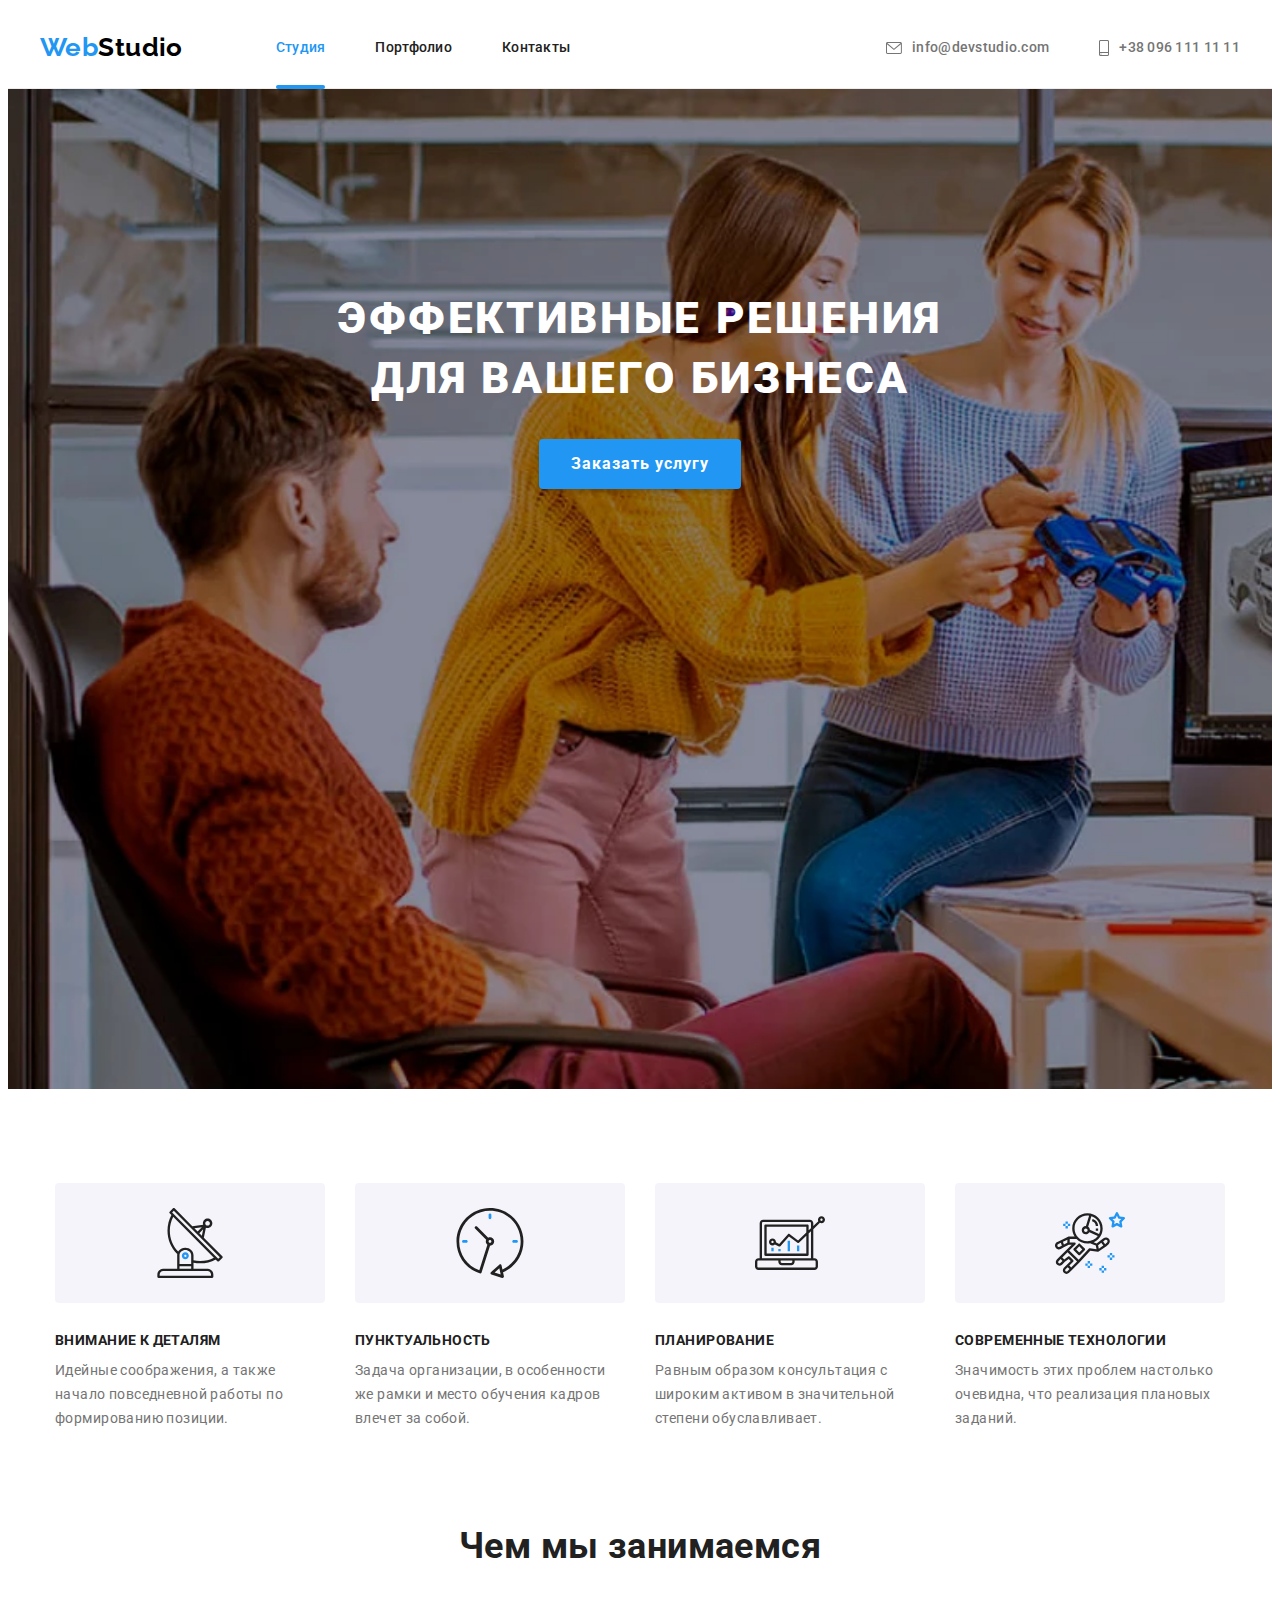
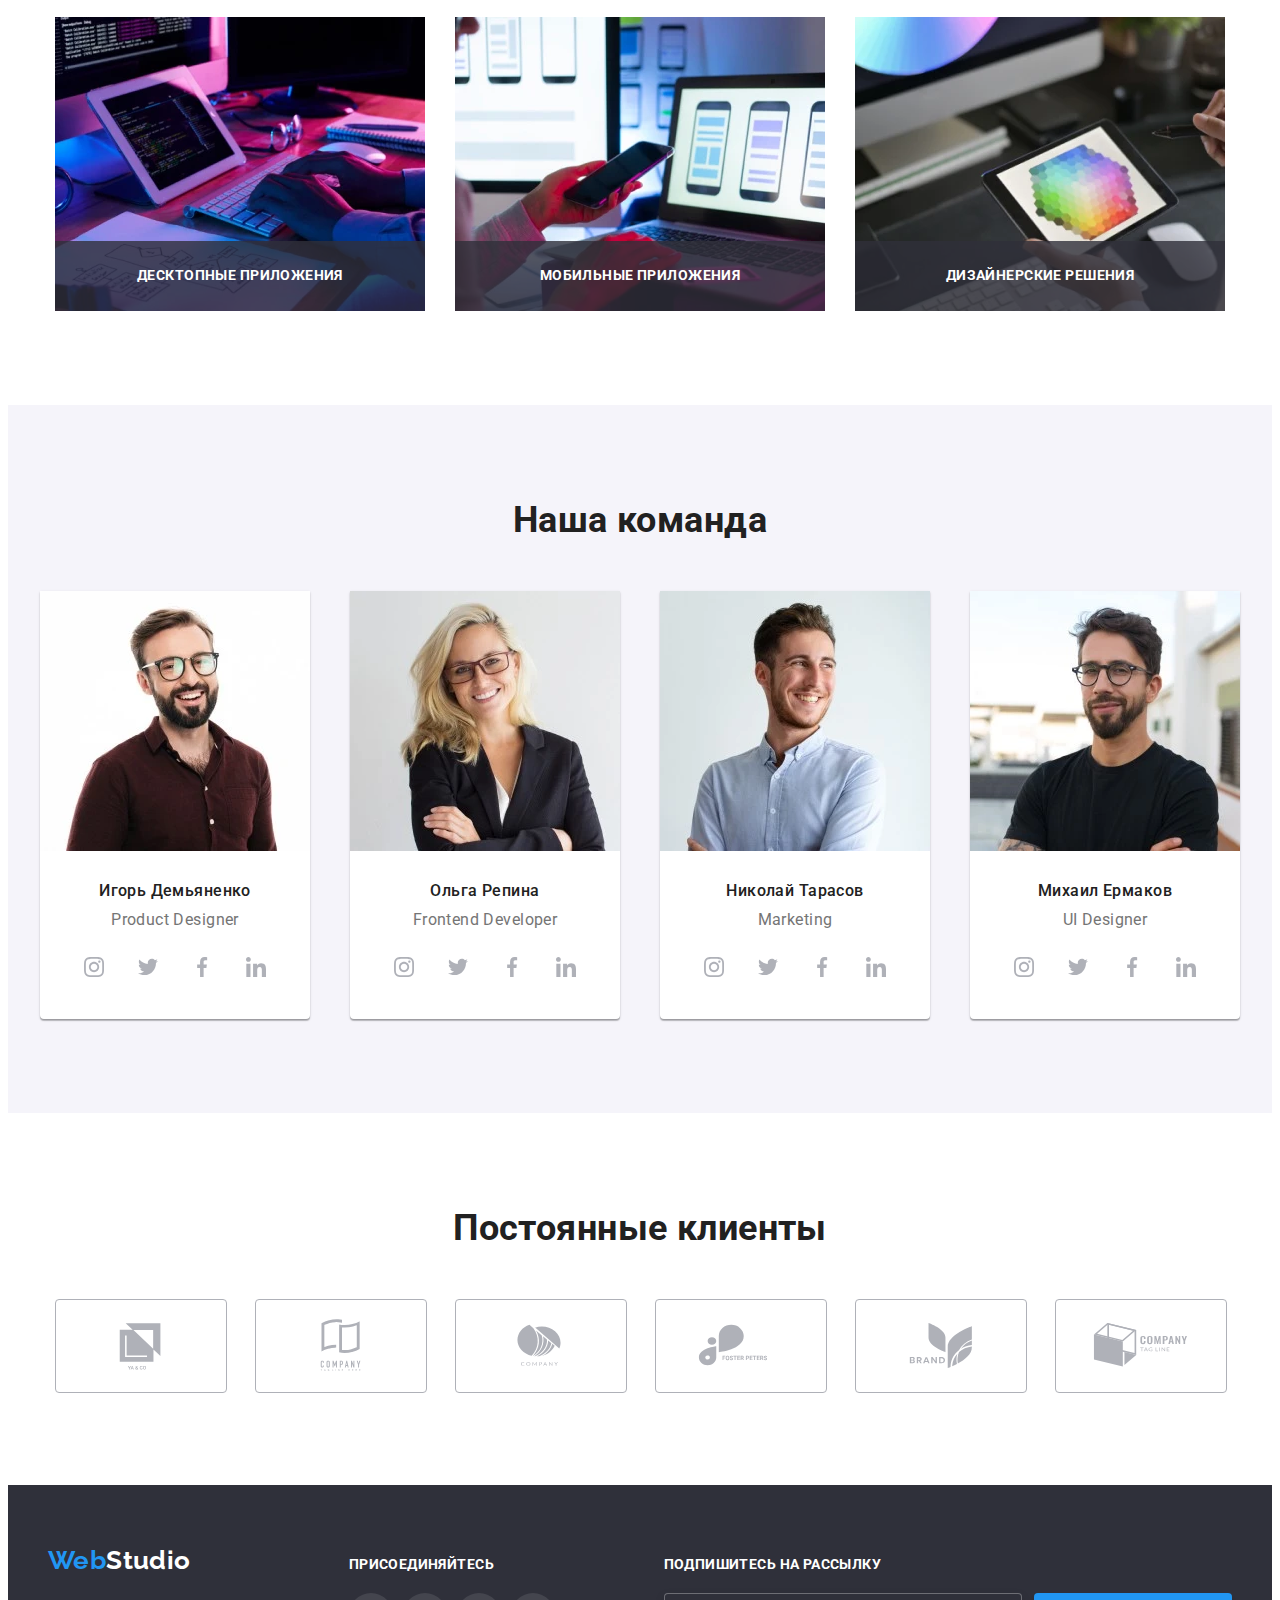
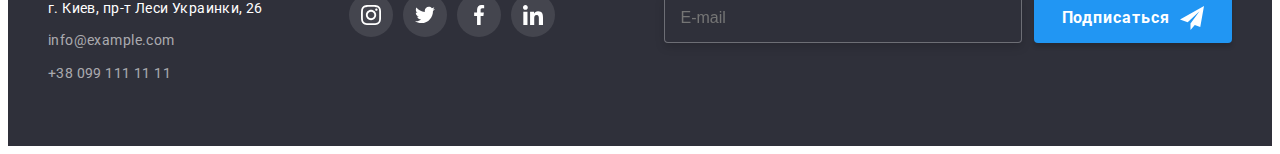
==== commit 3faea2e5: "добавлены mixins" ====
--- a/index.html
+++ b/index.html
@@ -470,42 +470,42 @@
 				<h2 class="section__title">Постоянные клиенты</h2>
 				<ul class="clients__list">
 					<li class="clients__item">
-						<a href="" class="clients__link">
+						<a href="" class="clients__link" aria-label="client">
 							<svg class="clients__icon" width="106" height="60">
 								<use href="./images/icons.svg#icon-client1"></use>
 							</svg>
 						</a>
 					</li>
 					<li class="clients__item">
-						<a href="" class="clients__link">
+						<a href="/" class="clients__link" aria-label="client">
 							<svg class="clients__icon" width="106" height="60">
 								<use href="./images/icons.svg#icon-client2"></use>
 							</svg>
 						</a>
 					</li>
 					<li class="clients__item">
-						<a href="" class="clients__link">
+						<a href="/" class="clients__link" aria-label="client">
 							<svg class="clients__icon" width="106" height="60">
 								<use href="./images/icons.svg#icon-client3"></use>
 							</svg>
 						</a>
 					</li>
 					<li class="clients__item">
-						<a href="" class="clients__link">
+						<a href="/" class="clients__link" aria-label="client">
 							<svg class="clients__icon" width="106" height="60">
 								<use href="./images/icons.svg#icon-client4"></use>
 							</svg>
 						</a>
 					</li>
 					<li class="clients__item">
-						<a href="" class="clients__link">
+						<a href="/" class="clients__link" aria-label="client">
 							<svg class="clients__icon" width="106" height="60">
 								<use href="./images/icons.svg#icon-client5"></use>
 							</svg>
 						</a>
 					</li>
 					<li class="clients__item">
-						<a href="" class="clients__link">
+						<a href="/" class="clients__link" aria-label="client">
 							<svg class="clients__icon" width="106" height="60">
 								<use href="./images/icons.svg#icon-client6"></use>
 							</svg>
--- a/css/main.min.css
+++ b/css/main.min.css
@@ -1,2 +1,2 @@
-.section__title--hidden,.form__input-checkbox{position:absolute;white-space:nowrap;margin:-1px;width:1px;height:1px;overflow:hidden;border:0;padding:0;clip:rect(0 0 0 0);-webkit-clip-path:inset(50%);clip-path:inset(50%)}.social-links,.site-nav__list,.contacts,.mobile-menu__contacts,.mobile-menu__socials,.features__list,.work__list,.team__list,.clients__list,.filters,.projects,.address__list{list-style:none;padding:0;margin:0}.social-links__link,.site-nav__link,.contacts__link,.mobile-menu__navigation-link,.mobile-menu__contacts-tel,.mobile-menu__contacts-mail,.mobile-menu__socials-link,.clients__link{text-decoration:none;color:inherit}.social-links__link:hover,.site-nav__link:hover,.contacts__link:hover,.mobile-menu__navigation-link:hover,.mobile-menu__contacts-tel:hover,.mobile-menu__contacts-mail:hover,.mobile-menu__socials-link:hover,.clients__link:hover,.social-links__link:focus,.site-nav__link:focus,.contacts__link:focus,.mobile-menu__navigation-link:focus,.mobile-menu__contacts-tel:focus,.mobile-menu__contacts-mail:focus,.mobile-menu__socials-link:focus,.clients__link:focus{color:#2196f3}body{font-family:"Roboto",sans-serif;font-weight:400;font-size:14px;letter-spacing:0.03em;color:#212121;background-color:#fff}h1,h2,h3,h4,h5,h6,p{margin-top:0;margin-bottom:0;padding-top:0;padding-bottom:0}img{display:block;max-width:100%;height:auto}.logo{font-family:"Raleway",sans-serif;font-weight:700;font-size:24px;line-height:1.17;text-decoration:none;color:inherit}@media screen and (min-width: 1200px){.logo{font-size:26px;line-height:1.2}}.logo--header-accent{color:#000;padding-top:16px;padding-bottom:16px}@media screen and (min-width: 768px){.logo--header-accent{padding-top:26px;padding-bottom:26px;margin-right:88px}}@media screen and (min-width: 1200px){.logo--header-accent{padding-top:24px;padding-bottom:25px;margin-right:93px}}.logo--footer-accent{display:block;margin-bottom:20px;color:#fff}.mobile-menu.is-open ~ .logo--header-accent{display:none}.logo__label{color:#2196f3}.button{font-family:inherit;font-weight:700;font-size:16px;line-height:1.88;letter-spacing:0.06em;color:#fff;background-color:#2196f3;-webkit-box-shadow:0px 4px 4px rgba(0,0,0,0.15);box-shadow:0px 4px 4px rgba(0,0,0,0.15);border-radius:4px;border-width:0;border-color:#2196f3;cursor:pointer;-webkit-transition:color 250ms cubic-bezier(0.4, 0, 0.2, 1),background-color 250ms cubic-bezier(0.4, 0, 0.2, 1),border-color 250ms cubic-bezier(0.4, 0, 0.2, 1);transition:color 250ms cubic-bezier(0.4, 0, 0.2, 1),background-color 250ms cubic-bezier(0.4, 0, 0.2, 1),border-color 250ms cubic-bezier(0.4, 0, 0.2, 1)}.button:hover,.button:focus{background-color:#188ce8;border-color:#188ce8}.container{margin:0 auto;padding:0 15px;width:100%}@media screen and (min-width: 480px){.container{width:480px}}@media screen and (min-width: 768px){.container{width:768px}}@media screen and (min-width: 1200px){.container{width:1200px}}.section{width:100%;margin-left:auto;margin-right:auto;padding-top:60px;padding-bottom:60px}@media screen and (min-width: 1200px){.section{padding-top:94px;padding-bottom:94px}}.section__title{margin-bottom:30px;font-weight:700;font-size:28px;line-height:1.17;text-align:center}@media screen and (min-width: 1200px){.section__title{margin-bottom:50px;font-size:36px}}.social-links{display:-webkit-box;display:-ms-flexbox;display:flex;-ms-flex-wrap:wrap;flex-wrap:wrap;-webkit-box-pack:center;-ms-flex-pack:center;justify-content:center}.social-links__item:not(:last-child){margin-right:10px}.social-links__item--bgc{border-radius:50%;background:rgba(255,255,255,0.1)}.social-links__link{display:-webkit-box;display:-ms-flexbox;display:flex;-webkit-box-align:center;-ms-flex-align:center;align-items:center;-webkit-box-pack:center;-ms-flex-pack:center;justify-content:center;width:44px;height:44px;color:#afb1b8;border-radius:50%;-webkit-transition:color 250ms cubic-bezier(0.4, 0, 0.2, 1),background-color 250ms cubic-bezier(0.4, 0, 0.2, 1);transition:color 250ms cubic-bezier(0.4, 0, 0.2, 1),background-color 250ms cubic-bezier(0.4, 0, 0.2, 1)}.social-links__link:hover,.social-links__link:focus{color:#fff;background-color:#2196f3}.social-links__icon{fill:currentColor}.social-links__icon--white{fill:#fff}.header{position:relative;width:100%;height:60px;border-bottom:1px solid #ececec}@media screen and (min-width: 768px){.header{height:auto}}.header__container{display:-webkit-box;display:-ms-flexbox;display:flex;-webkit-box-align:center;-ms-flex-align:center;align-items:center;text-align:left}.site-nav__list{display:none}@media screen and (min-width: 768px){.site-nav__list{display:-webkit-box;display:-ms-flexbox;display:flex;-ms-flex-wrap:wrap;flex-wrap:wrap;-webkit-box-pack:center;-ms-flex-pack:center;justify-content:center}}.site-nav__item:not(:last-child){margin-right:50px}.site-nav__link{display:-webkit-box;display:-ms-flexbox;display:flex;-webkit-box-align:center;-ms-flex-align:center;align-items:center;padding-top:32px;padding-bottom:32px;font-weight:500;line-height:1.14;letter-spacing:0.02em;-webkit-transition:color 250ms cubic-bezier(0.4, 0, 0.2, 1);transition:color 250ms cubic-bezier(0.4, 0, 0.2, 1)}.site-nav__link--active{position:relative;color:#2196f3}.site-nav__link--active::after{position:absolute;content:"";bottom:-1px;left:0;width:100%;height:4px;border-radius:2px;background:#2196f3}.contacts{display:none;margin-left:auto}@media screen and (min-width: 768px){.contacts{display:block}}@media screen and (min-width: 1200px){.contacts{display:-webkit-box;display:-ms-flexbox;display:flex;-ms-flex-wrap:wrap;flex-wrap:wrap;-webkit-box-pack:center;-ms-flex-pack:center;justify-content:center;margin-left:auto}}.contacts__item{color:#757575}.contacts__item:not(:last-child){margin-bottom:10px}@media screen and (min-width: 1200px){.contacts__item:not(:last-child){margin-right:50px;margin-bottom:0}}.contacts__link{font-weight:500;font-size:12px;line-height:1.17;letter-spacing:0.02em;-webkit-transition:color 250ms cubic-bezier(0.4, 0, 0.2, 1);transition:color 250ms cubic-bezier(0.4, 0, 0.2, 1)}@media screen and (min-width: 1200px){.contacts__link{display:-webkit-box;display:-ms-flexbox;display:flex;-webkit-box-align:center;-ms-flex-align:center;align-items:center;padding-top:32px;padding-bottom:32px;font-size:14px;line-height:1.14}}.contacts__icon{margin-right:10px;fill:currentColor}.header__mobile-menu{position:fixed;top:0;left:0;z-index:10;width:100%;height:100%;padding:48px 40px;display:-webkit-box;display:-ms-flexbox;display:flex;-webkit-box-orient:vertical;-webkit-box-direction:normal;-ms-flex-direction:column;flex-direction:column;-webkit-transform:translateX(-100%);transform:translateX(-100%);-webkit-transition:visibility 250ms cubic-bezier(0.4, 0, 0.2, 1),-webkit-transform 250ms cubic-bezier(0.4, 0, 0.2, 1);transition:visibility 250ms cubic-bezier(0.4, 0, 0.2, 1),-webkit-transform 250ms cubic-bezier(0.4, 0, 0.2, 1);transition:transform 250ms cubic-bezier(0.4, 0, 0.2, 1),visibility 250ms cubic-bezier(0.4, 0, 0.2, 1);transition:transform 250ms cubic-bezier(0.4, 0, 0.2, 1),visibility 250ms cubic-bezier(0.4, 0, 0.2, 1),-webkit-transform 250ms cubic-bezier(0.4, 0, 0.2, 1);background-color:#fff;visibility:hidden;overflow-y:scroll}.header__mobile-menu.is-open{visibility:visible;-webkit-transform:translateX(0);transform:translateX(0)}@media screen and (min-width: 768px){.header__mobile-menu{display:none}}.mobile-menu__navigation{margin-bottom:auto}.mobile-menu__navigation-list{list-style:none;padding:0;margin:0}.mobile-menu__navigation-item:not(:last-child){margin-bottom:32px}.mobile-menu__navigation-link{display:-webkit-box;display:-ms-flexbox;display:flex;font-weight:500;font-size:8.33333vw;line-height:1.17;letter-spacing:0.02em;-webkit-transition:color 250ms cubic-bezier(0.4, 0, 0.2, 1);transition:color 250ms cubic-bezier(0.4, 0, 0.2, 1)}@media screen and (min-width: 480px){.mobile-menu__navigation-link{font-size:40px}}.mobile-menu__navigation-link--active{position:relative;color:#2196f3}.mobile-menu__contacts{margin-bottom:64px}.mobile-menu__contacts-item{line-height:1.17;letter-spacing:0.02em}.mobile-menu__contacts-item:not(:last-child){margin-bottom:32px}.mobile-menu__contacts-tel{font-weight:500;font-size:7.08333vw;color:#2196f3}@media screen and (min-width: 480px){.mobile-menu__contacts-tel{font-size:34px}}.mobile-menu__contacts-mail{font-weight:500;font-size:5vw;color:#757575}@media screen and (min-width: 480px){.mobile-menu__contacts-mail{font-size:24px}}.mobile-menu__socials{display:-webkit-box;display:-ms-flexbox;display:flex;-ms-flex-wrap:wrap;flex-wrap:wrap;-webkit-box-pack:left;-ms-flex-pack:left;justify-content:left}.mobile-menu__socials-item{font-weight:500;font-size:3.75vw;line-height:1.22;letter-spacing:0.02em;color:#2196f3}.mobile-menu__socials-item:not(:first-child){padding-left:10px}.mobile-menu__socials-item:not(:last-child){padding-right:10px;border-right:1px solid rgba(33,33,33,0.2)}@media screen and (min-width: 480px){.mobile-menu__socials-item{font-size:18px}}.mobile-button{position:absolute;top:10px;right:15px;z-index:10;display:-webkit-box;display:-ms-flexbox;display:flex;-webkit-box-pack:center;-ms-flex-pack:center;justify-content:center;-webkit-box-align:center;-ms-flex-align:center;align-items:center;padding:0;width:40px;height:40px;color:#000;background:#fff;border:none;cursor:pointer;-webkit-transition:color 250ms cubic-bezier(0.4, 0, 0.2, 1);transition:color 250ms cubic-bezier(0.4, 0, 0.2, 1)}.mobile-button:hover,.mobile-button:focus{color:#2196f3}.mobile-button.is-open{position:fixed;overflow-y:scroll}@media screen and (min-width: 768px){.mobile-button{display:none}}.mobile-button__icon{fill:currentColor}.mobile-button__icon-open{display:block}.mobile-button.is-open .mobile-button__icon-open{display:none}.mobile-button__icon-close{display:none}.mobile-button.is-open .mobile-button__icon-close{position:fixed;display:block}.hero{margin-left:auto;margin-right:auto;padding-top:118px;padding-bottom:118px;width:100%;height:400px;background-color:#2f303a;background-image:-webkit-gradient(linear, left top, right top, from(rgba(47,48,58,0.4)), to(rgba(47,48,58,0.4))),url(../images/hero/mobile/hero_480.jpg);background-image:linear-gradient(to right, rgba(47,48,58,0.4), rgba(47,48,58,0.4)),url(../images/hero/mobile/hero_480.jpg);background-size:cover;text-align:center}@media (min-device-pixel-ratio: 2), (-webkit-min-device-pixel-ratio: 2), (min-resolution: 192dpi), (min-resolution: 2dppx){.hero{background-image:-webkit-gradient(linear, left top, right top, from(rgba(47,48,58,0.4)), to(rgba(47,48,58,0.4))),url(../images/hero/mobile/hero_480@2x.jpg);background-image:linear-gradient(to right, rgba(47,48,58,0.4), rgba(47,48,58,0.4)),url(../images/hero/mobile/hero_480@2x.jpg)}}@media screen and (min-width: 768px){.hero{background-image:-webkit-gradient(linear, left top, right top, from(rgba(47,48,58,0.4)), to(rgba(47,48,58,0.4))),url(../images/hero/tablet/hero_768.jpg);background-image:linear-gradient(to right, rgba(47,48,58,0.4), rgba(47,48,58,0.4)),url(../images/hero/tablet/hero_768.jpg)}}@media screen and (min-width: 768px) and (min-device-pixel-ratio: 2), screen and (min-width: 768px) and (-webkit-min-device-pixel-ratio: 2), screen and (min-width: 768px) and (min-resolution: 192dpi), screen and (min-width: 768px) and (min-resolution: 2dppx){.hero{background-image:-webkit-gradient(linear, left top, right top, from(rgba(47,48,58,0.4)), to(rgba(47,48,58,0.4))),url(../images/hero/tablet/hero_768@2x.jpg);background-image:linear-gradient(to right, rgba(47,48,58,0.4), rgba(47,48,58,0.4)),url(../images/hero/tablet/hero_768@2x.jpg)}}@media screen and (min-width: 1200px){.hero{padding-top:200px;padding-bottom:200px;max-width:1600px;height:600px;background-image:-webkit-gradient(linear, left top, right top, from(rgba(47,48,58,0.4)), to(rgba(47,48,58,0.4))),url(../images/hero/desktop/hero_1600.jpg);background-image:linear-gradient(to right, rgba(47,48,58,0.4), rgba(47,48,58,0.4)),url(../images/hero/desktop/hero_1600.jpg)}}@media screen and (min-width: 1200px) and (min-device-pixel-ratio: 2), screen and (min-width: 1200px) and (-webkit-min-device-pixel-ratio: 2), screen and (min-width: 1200px) and (min-resolution: 192dpi), screen and (min-width: 1200px) and (min-resolution: 2dppx){.hero{background-image:-webkit-gradient(linear, left top, right top, from(rgba(47,48,58,0.4)), to(rgba(47,48,58,0.4))),url(../images/hero/desktop/hero_1600@2x.jpg);background-image:linear-gradient(to right, rgba(47,48,58,0.4), rgba(47,48,58,0.4)),url(../images/hero/desktop/hero_1600@2x.jpg)}}.hero__title{margin-bottom:30px;font-weight:900;font-size:26px;line-height:1.62;letter-spacing:0.06em;text-transform:uppercase;color:#fff}@media screen and (min-width: 1200px){.hero__title{font-weight:900;font-size:44px;line-height:1.36}}.hero__button{display:inline-block;-webkit-box-align:center;-ms-flex-align:center;align-items:center;padding:10px 32px}@media screen and (min-width: 1200px){.features{padding-bottom:0}}@media screen and (min-width: 768px){.features__list{display:-webkit-box;display:-ms-flexbox;display:flex;-ms-flex-wrap:wrap;flex-wrap:wrap;-webkit-box-pack:center;-ms-flex-pack:center;justify-content:center}}.features__item{width:100%}.features__item:not(:last-child){margin-bottom:30px}@media screen and (min-width: 768px){.features__item{max-width:calc((100% - 60px)/2)}.features__item:nth-child(2n+1){margin-right:30px}.features__item:nth-last-child(-n+2){margin-bottom:0}}@media screen and (min-width: 1200px){.features__item{max-width:270px}.features__item:not(:last-child){margin-right:30px;margin-bottom:0}}.features__icon{display:-webkit-box;display:-ms-flexbox;display:flex;-webkit-box-pack:center;-ms-flex-pack:center;justify-content:center;-webkit-box-align:center;-ms-flex-align:center;align-items:center;margin-bottom:30px;width:100%;height:120px;background:#f5f4fa;border-radius:4px}.features__title{margin-bottom:10px;font-weight:700;font-size:14px;line-height:1.14;text-transform:uppercase;text-align:center}@media screen and (min-width: 768px){.features__title{text-align:left}}.features__description{line-height:1.71;color:#757575}.work{display:none}@media screen and (min-width: 1200px){.work{display:block}}@media screen and (min-width: 768px){.work__list{display:-webkit-box;display:-ms-flexbox;display:flex;-ms-flex-wrap:wrap;flex-wrap:wrap;-webkit-box-pack:center;-ms-flex-pack:center;justify-content:center}}.work__item{position:relative}.work__item:not(:last-child){margin-right:30px}.work__image{height:294px}.work__label{position:absolute;bottom:0;left:0;display:-webkit-box;display:-ms-flexbox;display:flex;-webkit-box-pack:center;-ms-flex-pack:center;justify-content:center;-webkit-box-align:center;-ms-flex-align:center;align-items:center;width:370px;height:70px;background:rgba(47,48,58,0.8)}.work__description{font-weight:700;line-height:1.14;text-align:center;letter-spacing:0.03em;text-transform:uppercase;color:#fff}.team{background-color:#f5f4fa}@media screen and (min-width: 768px){.team__list{display:-webkit-box;display:-ms-flexbox;display:flex;-ms-flex-wrap:wrap;flex-wrap:wrap;-webkit-box-pack:justify;-ms-flex-pack:justify;justify-content:space-between}}.team__item{width:100%;height:auto;background-color:#fff;-webkit-box-shadow:0px 1px 3px rgba(0,0,0,0.12),0px 1px 1px rgba(0,0,0,0.14),0px 2px 1px rgba(0,0,0,0.2);box-shadow:0px 1px 3px rgba(0,0,0,0.12),0px 1px 1px rgba(0,0,0,0.14),0px 2px 1px rgba(0,0,0,0.2);border-radius:0px 0px 4px 4px}.team__item:not(:last-child){margin-bottom:30px}@media screen and (min-width: 480px){.team__item{width:450px}}@media screen and (min-width: 768px){.team__item{max-width:calc((100% - 30px)/2)}.team__item:nth-last-child(-n+2){margin-bottom:0}}@media screen and (min-width: 1200px){.team__item{max-width:270px}.team__item:not(:last-child){margin-bottom:0}}.team__image{width:100%;height:100%}@media screen and (min-width: 480px){.team__image{width:450px;height:460px}}@media screen and (min-width: 768px){.team__image{width:354px;height:374px}}@media screen and (min-width: 1200px){.team__image{width:270px;height:260px}}.team__wrap{padding-top:30px;padding-bottom:30px;text-align:center}.team__title{margin-bottom:10px;font-weight:500;font-size:16px;line-height:1.19}.team__description{margin-bottom:16px;font-weight:400;font-size:16px;line-height:1.19;color:#757575}.clients__list{display:-webkit-box;display:-ms-flexbox;display:flex;-ms-flex-wrap:wrap;flex-wrap:wrap;-webkit-box-pack:center;-ms-flex-pack:center;justify-content:center;margin:-15px}.clients__item{margin:15px;width:calc((100% - 30px*2)/2);height:92px}@media screen and (min-width: 768px){.clients__item{max-width:calc((100% - 30px*3)/3)}}@media screen and (min-width: 1200px){.clients__item{max-width:170px}}.clients__link{display:-webkit-box;display:-ms-flexbox;display:flex;-webkit-box-pack:center;-ms-flex-pack:center;justify-content:center;-webkit-box-align:center;-ms-flex-align:center;align-items:center;width:100%;height:100%;color:#afb1b8;border:1px solid #afb1b8;border-radius:4px;-webkit-transition:color 250ms cubic-bezier(0.4, 0, 0.2, 1),border 250ms cubic-bezier(0.4, 0, 0.2, 1);transition:color 250ms cubic-bezier(0.4, 0, 0.2, 1),border 250ms cubic-bezier(0.4, 0, 0.2, 1)}.clients__link:hover,.clients__link:focus{border:1px solid #2196f3;color:#2196f3}.clients__icon{fill:currentColor}.filters{display:-webkit-box;display:-ms-flexbox;display:flex;-ms-flex-wrap:wrap;flex-wrap:wrap;-webkit-box-pack:left;-ms-flex-pack:left;justify-content:left;margin-bottom:-15px}@media screen and (min-width: 768px){.filters{-webkit-box-pack:center;-ms-flex-pack:center;justify-content:center;margin-bottom:0}}.filters__item{margin-bottom:15px}.filters__item:not(:last-child){margin-right:8px}@media screen and (min-width: 768px){.filters__item{margin-bottom:0}}.filters__button{padding:6px 22px;width:auto;height:auto;font-family:inherit;font-weight:500;font-size:16px;line-height:1.62;letter-spacing:0.03em;color:#212121;background-color:#f5f4fa;border-color:transparent;border-radius:4px;-webkit-transition:color 250ms cubic-bezier(0.4, 0, 0.2, 1),background-color 250ms cubic-bezier(0.4, 0, 0.2, 1),-webkit-box-shadow 250ms cubic-bezier(0.4, 0, 0.2, 1);transition:color 250ms cubic-bezier(0.4, 0, 0.2, 1),background-color 250ms cubic-bezier(0.4, 0, 0.2, 1),-webkit-box-shadow 250ms cubic-bezier(0.4, 0, 0.2, 1);transition:color 250ms cubic-bezier(0.4, 0, 0.2, 1),background-color 250ms cubic-bezier(0.4, 0, 0.2, 1),box-shadow 250ms cubic-bezier(0.4, 0, 0.2, 1);transition:color 250ms cubic-bezier(0.4, 0, 0.2, 1),background-color 250ms cubic-bezier(0.4, 0, 0.2, 1),box-shadow 250ms cubic-bezier(0.4, 0, 0.2, 1),-webkit-box-shadow 250ms cubic-bezier(0.4, 0, 0.2, 1);cursor:pointer}.filters__button:active,.filters__button:hover,.filters__button:focus{color:#fff;background-color:#2196f3;-webkit-box-shadow:0px 3px 1px rgba(0,0,0,0.1),0px 1px 2px rgba(0,0,0,0.08),0px 2px 2px rgba(0,0,0,0.12);box-shadow:0px 3px 1px rgba(0,0,0,0.1),0px 1px 2px rgba(0,0,0,0.08),0px 2px 2px rgba(0,0,0,0.12)}.projects{margin-top:40px}@media screen and (min-width: 768px){.projects{display:-webkit-box;display:-ms-flexbox;display:flex;-ms-flex-wrap:wrap;flex-wrap:wrap;-webkit-box-pack:start;-ms-flex-pack:start;justify-content:flex-start;margin-top:30px}}@media screen and (min-width: 1200px){.projects{margin-top:50px}}.projects__item{width:100%;height:auto}.projects__item:not(:last-child){margin-bottom:30px}@media screen and (min-width: 480px){.projects__item{width:450px}}@media screen and (min-width: 768px){.projects__item{max-width:calc((100% - 30px)/2)}.projects__item:nth-child(odd){margin-right:30px}}@media screen and (min-width: 1200px){.projects__item{max-width:370px;margin-right:30px}.projects__item:nth-child(3n){margin-right:0}.projects__item:nth-last-child(-n+3){margin-bottom:0}}.projects__image{width:100%;height:100%}.projects__link{display:inline-block;width:100%;text-decoration:none;color:inherit;-webkit-transition:-webkit-box-shadow 250ms cubic-bezier(0.4, 0, 0.2, 1);transition:-webkit-box-shadow 250ms cubic-bezier(0.4, 0, 0.2, 1);transition:box-shadow 250ms cubic-bezier(0.4, 0, 0.2, 1);transition:box-shadow 250ms cubic-bezier(0.4, 0, 0.2, 1), -webkit-box-shadow 250ms cubic-bezier(0.4, 0, 0.2, 1)}.projects__link:hover,.projects__link:focus{color:inherit;-webkit-box-shadow:0px 1px 1px rgba(0,0,0,0.12),0px 4px 4px rgba(0,0,0,0.06),1px 4px 6px rgba(0,0,0,0.16);box-shadow:0px 1px 1px rgba(0,0,0,0.12),0px 4px 4px rgba(0,0,0,0.06),1px 4px 6px rgba(0,0,0,0.16)}.projects__wrap{padding-top:20px;padding-bottom:20px;padding-left:24px;padding-right:24px;border-right:1px solid #eeeeee;border-bottom:1px solid #eeeeee;border-left:1px solid #eeeeee}.projects__title{margin-bottom:4px;font-weight:700;font-size:18px;line-height:2;letter-spacing:0.06em;text-align:left}.projects__subtitle{font-weight:400;font-size:16px;line-height:1.88;text-align:left;color:#757575}.projects__box{position:relative;overflow:hidden}.projects__description{position:absolute;padding-top:63px;padding-bottom:63px;padding-left:24px;padding-right:24px;width:100%;height:100%;background-color:rgba(33,150,243,0.9);color:#fff;font-size:18px;line-height:1.56;text-align:left;-webkit-transition:-webkit-transform 250ms cubic-bezier(0.4, 0, 0.2, 1);transition:-webkit-transform 250ms cubic-bezier(0.4, 0, 0.2, 1);transition:transform 250ms cubic-bezier(0.4, 0, 0.2, 1);transition:transform 250ms cubic-bezier(0.4, 0, 0.2, 1), -webkit-transform 250ms cubic-bezier(0.4, 0, 0.2, 1)}.projects__link:hover .projects__description,.projects__link:focus .projects__description{-webkit-transform:translateY(-100%);transform:translateY(-100%)}.footer{padding-top:60px;padding-bottom:60px;background-color:#2f303a}.footer__container{display:block;text-align:center}@media screen and (min-width: 768px){.footer__container{display:-webkit-box;display:-ms-flexbox;display:flex;-ms-flex-wrap:wrap;flex-wrap:wrap;-ms-flex-pack:distribute;justify-content:space-around;-webkit-box-align:baseline;-ms-flex-align:baseline;align-items:baseline}}@media screen and (min-width: 1200px){.footer__container{text-align:left}}.footer__contacts{margin-bottom:60px}@media screen and (min-width: 1200px){.footer__contacts{margin-bottom:0;margin-right:70px}}.address{font-style:inherit;line-height:1.71;color:rgba(255,255,255,0.6)}.address__list{display:block}.address__item:first-child{padding-top:0;color:#fff}.address__item:not(:last-child){margin-bottom:9px}.address__link{text-decoration:none;color:inherit}.footer__join{margin-bottom:60px}@media screen and (min-width: 768px){.footer__join{margin-bottom:0;margin-right:0}}@media screen and (min-width: 1200px){.footer__join{margin-right:93px}}.join__title{margin-bottom:20px;font-weight:700;line-height:1.14;text-transform:uppercase;color:#fff}.subscribe__form{-webkit-box-pack:center;-ms-flex-pack:center;justify-content:center}@media screen and (min-width: 1200px){.subscribe__form{display:-webkit-box;display:-ms-flexbox;display:flex;-ms-flex-wrap:wrap;flex-wrap:wrap;-webkit-box-pack:center;-ms-flex-pack:center;justify-content:center}}.subscribe__title{margin-bottom:20px;font-weight:700;line-height:1.14;text-transform:uppercase;color:#fff}.subscribe__input{margin-bottom:20px;padding-top:15px;padding-bottom:15px;padding-left:16px;width:100%;height:50px;display:-webkit-box;display:-ms-flexbox;display:flex;-webkit-box-align:center;-ms-flex-align:center;align-items:center;font-size:16px;line-height:1.25;color:rgba(255,255,255,0.6);background-color:#2f303a;-webkit-box-sizing:border-box;box-sizing:border-box;border:1px solid rgba(255,255,255,0.3);-webkit-filter:drop-shadow(0px 4px 4px rgba(0,0,0,0.15));filter:drop-shadow(0px 4px 4px rgba(0,0,0,0.15));border-radius:4px;-webkit-transition:border-color transition-duration cubic-bezier(0.4, 0, 0.2, 1);transition:border-color transition-duration cubic-bezier(0.4, 0, 0.2, 1)}.subscribe__input:hover,.subscribe__input:focus,.subscribe__input:active{outline:0;border-color:#fff}@media screen and (min-width: 768px){.subscribe__input{width:450px}}@media screen and (min-width: 1200px){.subscribe__input{margin-bottom:0;margin-right:12px;width:358px}}.subscribe__button{display:-webkit-box;display:-ms-flexbox;display:flex;-webkit-box-align:center;-ms-flex-align:center;align-items:center;-webkit-box-pack:center;-ms-flex-pack:center;justify-content:center;text-align:center;padding:10px 28px;margin-left:auto;margin-right:auto}.subscribe__button::after{content:"";display:inline-block;width:24px;height:24px;margin-left:10px;background-image:url(../images/icons/send.svg);background-size:contain}.backdrop{position:fixed;top:0;left:0;width:100%;height:100%;background:rgba(0,0,0,0.2);-webkit-transition:opacity 250ms cubic-bezier(0.4, 0, 0.2, 1),visibility 250ms cubic-bezier(0.4, 0, 0.2, 1),-webkit-transform 250ms cubic-bezier(0.4, 0, 0.2, 1);transition:opacity 250ms cubic-bezier(0.4, 0, 0.2, 1),visibility 250ms cubic-bezier(0.4, 0, 0.2, 1),-webkit-transform 250ms cubic-bezier(0.4, 0, 0.2, 1);transition:opacity 250ms cubic-bezier(0.4, 0, 0.2, 1),visibility 250ms cubic-bezier(0.4, 0, 0.2, 1),transform 250ms cubic-bezier(0.4, 0, 0.2, 1);transition:opacity 250ms cubic-bezier(0.4, 0, 0.2, 1),visibility 250ms cubic-bezier(0.4, 0, 0.2, 1),transform 250ms cubic-bezier(0.4, 0, 0.2, 1),-webkit-transform 250ms cubic-bezier(0.4, 0, 0.2, 1)}.backdrop.is-hidden{opacity:0;pointer-events:none;visibility:hidden}.form{display:block;text-align:center}.form__field{display:block;margin-bottom:10px;text-align:left}.form__label{display:inline-block;margin-bottom:4px;font-size:12px;line-height:1.17;letter-spacing:0.01em;color:#757575}.form__wrapper{position:relative;display:block;width:calc(100%-80px)}.form__input{display:-webkit-box;display:-ms-flexbox;display:flex;padding-top:12px;padding-bottom:12px;padding-left:42px;padding-right:16px;width:100%;height:40px;color:#212121;border:1px solid rgba(33,33,33,0.2);border-radius:4px;-webkit-transition:border-color 250ms cubic-bezier(0.4, 0, 0.2, 1);transition:border-color 250ms cubic-bezier(0.4, 0, 0.2, 1)}.form__field:focus-within .form__input{outline:0;border-color:#2196f3}.form__icon{position:absolute;top:50%;left:12px;-webkit-transform:translateY(-50%);transform:translateY(-50%);fill:currentColor;-webkit-transition:fill 250ms cubic-bezier(0.4, 0, 0.2, 1);transition:fill 250ms cubic-bezier(0.4, 0, 0.2, 1)}.form__field:focus-within .form__icon{fill:#2196f3}.form__field-comment{margin-bottom:20px}.form__comment{display:-webkit-box;display:-ms-flexbox;display:flex;padding:12px 16px;width:100%;height:120px;resize:none;line-height:1.14;letter-spacing:0.01em;color:#212121;border:1px solid rgba(33,33,33,0.2);border-radius:4px;-webkit-transition:border-color 250ms cubic-bezier(0.4, 0, 0.2, 1);transition:border-color 250ms cubic-bezier(0.4, 0, 0.2, 1)}.form__comment:hover,.form__comment:focus,.form__comment:active{outline:0;border-color:#2196f3}.form__comment::-webkit-input-placeholder{color:rgba(117,117,117,0.5)}.form__comment:-ms-input-placeholder{color:rgba(117,117,117,0.5)}.form__comment::-ms-input-placeholder{color:rgba(117,117,117,0.5)}.form__comment::placeholder{color:rgba(117,117,117,0.5)}@media screen and (min-width: 480px){.form__comment{width:370px}}@media screen and (min-width: 1200px){.form__comment{width:448px}}.form__field-checkbox{display:-webkit-box;display:-ms-flexbox;display:flex;-webkit-box-pack:center;-ms-flex-pack:center;justify-content:center;-webkit-box-align:center;-ms-flex-align:center;align-items:center;margin-bottom:30px}.form__wrapper-checkbox{position:relative;display:block;margin-right:7px;width:16px;height:15px;cursor:pointer}.form__icon--checked{position:absolute;top:50%;left:0;-webkit-transform:translateY(-50%);transform:translateY(-50%);opacity:0;-webkit-transition:opacity 250ms cubic-bezier(0.4, 0, 0.2, 1);transition:opacity 250ms cubic-bezier(0.4, 0, 0.2, 1)}.form__input-checkbox:checked+.form__icon--checked{opacity:1}.form__icon--unchecked{position:absolute;top:50%;left:0;-webkit-transform:translateY(-50%);transform:translateY(-50%);width:16px;height:15px;border:2px solid #212121;border-radius:2px;-webkit-transition:border-color 250ms cubic-bezier(0.4, 0, 0.2, 1);transition:border-color 250ms cubic-bezier(0.4, 0, 0.2, 1)}.form__input-checkbox:checked ~ .form__icon--unchecked,.form__input-checkbox:focus ~ .form__icon--unchecked,.form__input-checkbox:hover ~ .form__icon--unchecked{border-color:#2196f3}.form__label-checkbox{margin-bottom:0;font-size:12px;line-height:1.17;color:#757575;cursor:pointer;-webkit-user-select:none;-moz-user-select:none;-ms-user-select:none;user-select:none}@media screen and (min-width: 1200px){.form__label-checkbox{font-size:14px;line-height:1.71}}.form__agreement{color:#2196f3}.form__send-button{padding:10px 55px}.modal{position:absolute;top:50%;left:50%;-webkit-transform:translate(-50%, -50%) scale(1);transform:translate(-50%, -50%) scale(1);padding:40px;width:calc(100vw - 30px);max-height:calc(100vh - 30px);background:#fff;-webkit-box-shadow:0px 1px 3px rgba(0,0,0,0.12),0px 1px 1px rgba(0,0,0,0.14),0px 2px 1px rgba(0,0,0,0.2);box-shadow:0px 1px 3px rgba(0,0,0,0.12),0px 1px 1px rgba(0,0,0,0.14),0px 2px 1px rgba(0,0,0,0.2);border-radius:4px;overflow-y:auto;opacity:1;-webkit-transition:visibility 250ms cubic-bezier(0.4, 0, 0.2, 1),opacity 250ms cubic-bezier(0.4, 0, 0.2, 1),-webkit-transform 250ms cubic-bezier(0.4, 0, 0.2, 1);transition:visibility 250ms cubic-bezier(0.4, 0, 0.2, 1),opacity 250ms cubic-bezier(0.4, 0, 0.2, 1),-webkit-transform 250ms cubic-bezier(0.4, 0, 0.2, 1);transition:transform 250ms cubic-bezier(0.4, 0, 0.2, 1),visibility 250ms cubic-bezier(0.4, 0, 0.2, 1),opacity 250ms cubic-bezier(0.4, 0, 0.2, 1);transition:transform 250ms cubic-bezier(0.4, 0, 0.2, 1),visibility 250ms cubic-bezier(0.4, 0, 0.2, 1),opacity 250ms cubic-bezier(0.4, 0, 0.2, 1),-webkit-transform 250ms cubic-bezier(0.4, 0, 0.2, 1)}.backdrop.is-hidden>.modal{-webkit-transform:translate(-50%, -50%) scale(1.5);transform:translate(-50%, -50%) scale(1.5)}@media screen and (min-width: 480px){.modal{width:450px}}@media screen and (min-width: 768px){.modal{position:absolute;top:50%;left:50%;-webkit-transform:translate(-50%, -50%) scale(1);transform:translate(-50%, -50%) scale(1)}}@media screen and (min-width: 1200px){.modal{width:528px;min-height:581px}}.modal__title{margin-bottom:12px;font-weight:700;font-size:20px;line-height:1.15;text-align:center}.modal__close-button{position:absolute;top:8px;right:8px;display:-webkit-box;display:-ms-flexbox;display:flex;-webkit-box-pack:center;-ms-flex-pack:center;justify-content:center;-webkit-box-align:center;-ms-flex-align:center;align-items:center;width:30px;height:30px;color:#000;background:#fff;border:1px solid rgba(0,0,0,0.1);border-radius:50%;cursor:pointer;-webkit-transition:color 250ms cubic-bezier(0.4, 0, 0.2, 1);transition:color 250ms cubic-bezier(0.4, 0, 0.2, 1)}.modal__close-button:hover,.modal__close-button:focus{color:#2196f3}.modal__icon{fill:currentColor}
+.section__title--hidden,.form__input-checkbox{position:absolute;white-space:nowrap;margin:-1px;width:1px;height:1px;overflow:hidden;border:0;padding:0;clip:rect(0 0 0 0);-webkit-clip-path:inset(50%);clip-path:inset(50%)}.social-links,.site-nav__list,.contacts,.mobile-menu__contacts,.mobile-menu__socials,.features__list,.work__list,.team__list,.clients__list,.filters,.projects,.address__list{list-style:none;padding:0;margin:0}.social-links__link,.site-nav__link,.contacts__link,.mobile-menu__navigation-link,.mobile-menu__contacts-tel,.mobile-menu__contacts-mail,.mobile-menu__socials-link,.clients__link{text-decoration:none;color:inherit}.social-links__link:hover,.site-nav__link:hover,.contacts__link:hover,.mobile-menu__navigation-link:hover,.mobile-menu__contacts-tel:hover,.mobile-menu__contacts-mail:hover,.mobile-menu__socials-link:hover,.clients__link:hover,.social-links__link:focus,.site-nav__link:focus,.contacts__link:focus,.mobile-menu__navigation-link:focus,.mobile-menu__contacts-tel:focus,.mobile-menu__contacts-mail:focus,.mobile-menu__socials-link:focus,.clients__link:focus{color:#2196f3}body{font-family:"Roboto",sans-serif;font-weight:400;font-size:14px;letter-spacing:0.03em;color:#212121;background-color:#fff}h1,h2,h3,h4,h5,h6,p{margin-top:0;margin-bottom:0;padding-top:0;padding-bottom:0}img{display:block;max-width:100%;height:auto}.logo{font-family:"Raleway",sans-serif;font-weight:700;font-size:24px;line-height:1.17;text-decoration:none;color:inherit}@media screen and (min-width: 1200px){.logo{font-size:26px;line-height:1.2}}.logo--header-accent{color:#000;padding-top:16px;padding-bottom:16px}@media screen and (min-width: 768px){.logo--header-accent{padding-top:26px;padding-bottom:26px;margin-right:88px}}@media screen and (min-width: 1200px){.logo--header-accent{padding-top:24px;padding-bottom:25px;margin-right:93px}}.logo--footer-accent{display:block;margin-bottom:20px;color:#fff}.mobile-menu.is-open ~ .logo--header-accent{display:none}.logo__label{color:#2196f3}.button{font-family:inherit;font-weight:700;font-size:16px;line-height:1.88;letter-spacing:0.06em;color:#fff;background-color:#2196f3;-webkit-box-shadow:0px 4px 4px rgba(0,0,0,0.15);box-shadow:0px 4px 4px rgba(0,0,0,0.15);border-radius:4px;border-width:0;border-color:#2196f3;cursor:pointer;-webkit-transition:color 250ms cubic-bezier(0.4, 0, 0.2, 1),background-color 250ms cubic-bezier(0.4, 0, 0.2, 1),border-color 250ms cubic-bezier(0.4, 0, 0.2, 1);transition:color 250ms cubic-bezier(0.4, 0, 0.2, 1),background-color 250ms cubic-bezier(0.4, 0, 0.2, 1),border-color 250ms cubic-bezier(0.4, 0, 0.2, 1)}.button:hover,.button:focus{background-color:#188ce8;border-color:#188ce8}.container{margin:0 auto;padding:0 15px;width:100%}@media screen and (min-width: 480px){.container{width:480px}}@media screen and (min-width: 768px){.container{width:768px}}@media screen and (min-width: 1200px){.container{width:1200px}}.section{width:100%;margin-left:auto;margin-right:auto;padding-top:60px;padding-bottom:60px}@media screen and (min-width: 1200px){.section{padding-top:94px;padding-bottom:94px}}.section__title{margin-bottom:30px;font-weight:700;font-size:28px;line-height:1.17;text-align:center}@media screen and (min-width: 1200px){.section__title{margin-bottom:50px;font-size:36px}}.social-links{display:-webkit-box;display:-ms-flexbox;display:flex;-ms-flex-wrap:wrap;flex-wrap:wrap;-webkit-box-pack:center;-ms-flex-pack:center;justify-content:center}.social-links__item:not(:last-child){margin-right:10px}.social-links__item--bgc{border-radius:50%;background:rgba(255,255,255,0.1)}.social-links__link{display:-webkit-box;display:-ms-flexbox;display:flex;-webkit-box-align:center;-ms-flex-align:center;align-items:center;-webkit-box-pack:center;-ms-flex-pack:center;justify-content:center;width:44px;height:44px;color:#afb1b8;border-radius:50%;-webkit-transition:color 250ms cubic-bezier(0.4, 0, 0.2, 1),background-color 250ms cubic-bezier(0.4, 0, 0.2, 1);transition:color 250ms cubic-bezier(0.4, 0, 0.2, 1),background-color 250ms cubic-bezier(0.4, 0, 0.2, 1)}.social-links__link:hover,.social-links__link:focus{color:#fff;background-color:#2196f3}.social-links__icon{fill:currentColor}.social-links__icon--white{fill:#fff}.header{position:relative;width:100%;height:60px;border-bottom:1px solid #ececec}@media screen and (min-width: 768px){.header{height:auto}}.header__container{display:-webkit-box;display:-ms-flexbox;display:flex;-webkit-box-align:center;-ms-flex-align:center;align-items:center;text-align:left}.site-nav__list{display:none}@media screen and (min-width: 768px){.site-nav__list{display:-webkit-box;display:-ms-flexbox;display:flex;-ms-flex-wrap:wrap;flex-wrap:wrap;-webkit-box-pack:center;-ms-flex-pack:center;justify-content:center}}.site-nav__item:not(:last-child){margin-right:50px}.site-nav__link{display:-webkit-box;display:-ms-flexbox;display:flex;-webkit-box-align:center;-ms-flex-align:center;align-items:center;padding-top:32px;padding-bottom:32px;font-weight:500;line-height:1.14;letter-spacing:0.02em;-webkit-transition:color 250ms cubic-bezier(0.4, 0, 0.2, 1);transition:color 250ms cubic-bezier(0.4, 0, 0.2, 1)}.site-nav__link--active{position:relative;color:#2196f3}.site-nav__link--active::after{position:absolute;content:"";bottom:-1px;left:0;width:100%;height:4px;border-radius:2px;background:#2196f3}.contacts{display:none;margin-left:auto}@media screen and (min-width: 768px){.contacts{display:block}}@media screen and (min-width: 1200px){.contacts{display:-webkit-box;display:-ms-flexbox;display:flex;-ms-flex-wrap:wrap;flex-wrap:wrap;-webkit-box-pack:center;-ms-flex-pack:center;justify-content:center;margin-left:auto}}.contacts__item{color:#757575}.contacts__item:not(:last-child){margin-bottom:10px}@media screen and (min-width: 1200px){.contacts__item:not(:last-child){margin-right:50px;margin-bottom:0}}.contacts__link{font-weight:500;font-size:12px;line-height:1.17;letter-spacing:0.02em;-webkit-transition:color 250ms cubic-bezier(0.4, 0, 0.2, 1);transition:color 250ms cubic-bezier(0.4, 0, 0.2, 1)}@media screen and (min-width: 1200px){.contacts__link{display:-webkit-box;display:-ms-flexbox;display:flex;-webkit-box-align:center;-ms-flex-align:center;align-items:center;padding-top:32px;padding-bottom:32px;font-size:14px;line-height:1.14}}.contacts__icon{margin-right:10px;fill:currentColor}.header__mobile-menu{position:fixed;top:0;left:0;z-index:10;width:100%;height:100%;padding:48px 40px;display:-webkit-box;display:-ms-flexbox;display:flex;-webkit-box-orient:vertical;-webkit-box-direction:normal;-ms-flex-direction:column;flex-direction:column;-webkit-transform:translateX(-100%);transform:translateX(-100%);-webkit-transition:visibility 250ms cubic-bezier(0.4, 0, 0.2, 1),-webkit-transform 250ms cubic-bezier(0.4, 0, 0.2, 1);transition:visibility 250ms cubic-bezier(0.4, 0, 0.2, 1),-webkit-transform 250ms cubic-bezier(0.4, 0, 0.2, 1);transition:transform 250ms cubic-bezier(0.4, 0, 0.2, 1),visibility 250ms cubic-bezier(0.4, 0, 0.2, 1);transition:transform 250ms cubic-bezier(0.4, 0, 0.2, 1),visibility 250ms cubic-bezier(0.4, 0, 0.2, 1),-webkit-transform 250ms cubic-bezier(0.4, 0, 0.2, 1);background-color:#fff;visibility:hidden;overflow-y:scroll}.header__mobile-menu.is-open{visibility:visible;-webkit-transform:translateX(0);transform:translateX(0)}@media screen and (min-width: 768px){.header__mobile-menu{display:none}}.mobile-menu__navigation{margin-bottom:auto}.mobile-menu__navigation-list{list-style:none;padding:0;margin:0}.mobile-menu__navigation-item:not(:last-child){margin-bottom:32px}.mobile-menu__navigation-link{display:-webkit-box;display:-ms-flexbox;display:flex;font-weight:500;font-size:8.33333vw;line-height:1.17;letter-spacing:0.02em;-webkit-transition:color 250ms cubic-bezier(0.4, 0, 0.2, 1);transition:color 250ms cubic-bezier(0.4, 0, 0.2, 1)}@media screen and (min-width: 480px){.mobile-menu__navigation-link{font-size:40px}}.mobile-menu__navigation-link--active{position:relative;color:#2196f3}.mobile-menu__contacts{margin-bottom:64px}.mobile-menu__contacts-item{line-height:1.17;letter-spacing:0.02em}.mobile-menu__contacts-item:not(:last-child){margin-bottom:32px}.mobile-menu__contacts-tel{font-weight:500;font-size:7.08333vw;color:#2196f3}@media screen and (min-width: 480px){.mobile-menu__contacts-tel{font-size:34px}}.mobile-menu__contacts-mail{font-weight:500;font-size:5vw;color:#757575}@media screen and (min-width: 480px){.mobile-menu__contacts-mail{font-size:24px}}.mobile-menu__socials{display:-webkit-box;display:-ms-flexbox;display:flex;-ms-flex-wrap:wrap;flex-wrap:wrap;-webkit-box-pack:left;-ms-flex-pack:left;justify-content:left}.mobile-menu__socials-item{font-weight:500;font-size:3.75vw;line-height:1.22;letter-spacing:0.02em;color:#2196f3}.mobile-menu__socials-item:not(:first-child){padding-left:10px}.mobile-menu__socials-item:not(:last-child){padding-right:10px;border-right:1px solid rgba(33,33,33,0.2)}@media screen and (min-width: 480px){.mobile-menu__socials-item{font-size:18px}}.mobile-button{position:absolute;top:10px;right:15px;z-index:10;display:-webkit-box;display:-ms-flexbox;display:flex;-webkit-box-pack:center;-ms-flex-pack:center;justify-content:center;-webkit-box-align:center;-ms-flex-align:center;align-items:center;padding:0;width:40px;height:40px;color:#000;background:#fff;border:none;cursor:pointer;-webkit-transition:color 250ms cubic-bezier(0.4, 0, 0.2, 1);transition:color 250ms cubic-bezier(0.4, 0, 0.2, 1)}.mobile-button:hover,.mobile-button:focus{color:#2196f3}.mobile-button.is-open{position:fixed;overflow-y:scroll}@media screen and (min-width: 768px){.mobile-button{display:none}}.mobile-button__icon{fill:currentColor}.mobile-button__icon-open{display:block}.mobile-button.is-open .mobile-button__icon-open{display:none}.mobile-button__icon-close{display:none}.mobile-button.is-open .mobile-button__icon-close{position:fixed;display:block}.hero{margin-left:auto;margin-right:auto;padding-top:118px;padding-bottom:118px;width:100%;height:400px;background-color:#2f303a;background-size:cover;text-align:center;background-image:url(../images/hero/mobile/hero_480.jpg),-webkit-gradient(linear, left top, right top, from(rgba(47,48,58,0.4)), to(rgba(47,48,58,0.4)));background-image:url(../images/hero/mobile/hero_480.jpg),linear-gradient(to right, rgba(47,48,58,0.4), rgba(47,48,58,0.4));background-image:-webkit-image-set(url(../images/hero/mobile/hero_480.webp) 1x)}@media (min-device-pixel-ratio: 2), (-webkit-min-device-pixel-ratio: 2), (min-resolution: 192dpi), (min-resolution: 2dppx){.hero{background-image:url(../images/hero/mobile/hero_480@2x.jpg),-webkit-gradient(linear, left top, right top, from(rgba(47,48,58,0.4)), to(rgba(47,48,58,0.4)));background-image:url(../images/hero/mobile/hero_480@2x.jpg),linear-gradient(to right, rgba(47,48,58,0.4), rgba(47,48,58,0.4));background-image:-webkit-image-set(url(../images/hero/mobile/hero_480@2x.webp) 2x)}}@media screen and (min-width: 768px){.hero{background-image:url(../images/hero/tablet/hero_768.jpg),-webkit-gradient(linear, left top, right top, from(rgba(47,48,58,0.4)), to(rgba(47,48,58,0.4)));background-image:url(../images/hero/tablet/hero_768.jpg),linear-gradient(to right, rgba(47,48,58,0.4), rgba(47,48,58,0.4));background-image:-webkit-image-set(url(../images/hero/tablet/hero_768.webp) 1x)}}@media screen and (min-width: 768px) and (min-device-pixel-ratio: 2), screen and (min-width: 768px) and (-webkit-min-device-pixel-ratio: 2), screen and (min-width: 768px) and (min-resolution: 192dpi), screen and (min-width: 768px) and (min-resolution: 2dppx){.hero{background-image:url(../images/hero/tablet/hero_768@2x.jpg),-webkit-gradient(linear, left top, right top, from(rgba(47,48,58,0.4)), to(rgba(47,48,58,0.4)));background-image:url(../images/hero/tablet/hero_768@2x.jpg),linear-gradient(to right, rgba(47,48,58,0.4), rgba(47,48,58,0.4));background-image:-webkit-image-set(url(../images/hero/tablet/hero_768@2x.webp) 2x)}}@media screen and (min-width: 1200px){.hero{padding-top:200px;padding-bottom:200px;max-width:1600px;height:600px;background-image:url(../images/hero/desktop/hero_1600.jpg),-webkit-gradient(linear, left top, right top, from(rgba(47,48,58,0.4)), to(rgba(47,48,58,0.4)));background-image:url(../images/hero/desktop/hero_1600.jpg),linear-gradient(to right, rgba(47,48,58,0.4), rgba(47,48,58,0.4));background-image:-webkit-image-set(url(../images/hero/desktop/hero_1600.webp) 1x)}}@media screen and (min-width: 1200px) and (min-device-pixel-ratio: 2), screen and (min-width: 1200px) and (-webkit-min-device-pixel-ratio: 2), screen and (min-width: 1200px) and (min-resolution: 192dpi), screen and (min-width: 1200px) and (min-resolution: 2dppx){.hero{background-image:url(../images/hero/desktop/hero_1600@2x.jpg),-webkit-gradient(linear, left top, right top, from(rgba(47,48,58,0.4)), to(rgba(47,48,58,0.4)));background-image:url(../images/hero/desktop/hero_1600@2x.jpg),linear-gradient(to right, rgba(47,48,58,0.4), rgba(47,48,58,0.4));background-image:-webkit-image-set(url(../images/hero/desktop/hero_1600@2x.webp) 2x)}}.hero__title{margin-bottom:30px;font-weight:900;font-size:26px;line-height:1.62;letter-spacing:0.06em;text-transform:uppercase;color:#fff}@media screen and (min-width: 1200px){.hero__title{font-weight:900;font-size:44px;line-height:1.36}}.hero__button{display:inline-block;-webkit-box-align:center;-ms-flex-align:center;align-items:center;padding:10px 32px}@media screen and (min-width: 1200px){.features{padding-bottom:0}}@media screen and (min-width: 768px){.features__list{display:-webkit-box;display:-ms-flexbox;display:flex;-ms-flex-wrap:wrap;flex-wrap:wrap;-webkit-box-pack:center;-ms-flex-pack:center;justify-content:center}}.features__item{width:100%}.features__item:not(:last-child){margin-bottom:30px}@media screen and (min-width: 768px){.features__item{max-width:calc((100% - 60px)/2)}.features__item:nth-child(2n+1){margin-right:30px}.features__item:nth-last-child(-n+2){margin-bottom:0}}@media screen and (min-width: 1200px){.features__item{max-width:270px}.features__item:not(:last-child){margin-right:30px;margin-bottom:0}}.features__icon{display:-webkit-box;display:-ms-flexbox;display:flex;-webkit-box-pack:center;-ms-flex-pack:center;justify-content:center;-webkit-box-align:center;-ms-flex-align:center;align-items:center;margin-bottom:30px;width:100%;height:120px;background:#f5f4fa;border-radius:4px}.features__title{margin-bottom:10px;font-weight:700;font-size:14px;line-height:1.14;text-transform:uppercase;text-align:center}@media screen and (min-width: 768px){.features__title{text-align:left}}.features__description{line-height:1.71;color:#757575}.work{display:none}@media screen and (min-width: 1200px){.work{display:block}}@media screen and (min-width: 768px){.work__list{display:-webkit-box;display:-ms-flexbox;display:flex;-ms-flex-wrap:wrap;flex-wrap:wrap;-webkit-box-pack:center;-ms-flex-pack:center;justify-content:center}}.work__item{position:relative}.work__item:not(:last-child){margin-right:30px}.work__image{height:294px}.work__label{position:absolute;bottom:0;left:0;display:-webkit-box;display:-ms-flexbox;display:flex;-webkit-box-pack:center;-ms-flex-pack:center;justify-content:center;-webkit-box-align:center;-ms-flex-align:center;align-items:center;width:370px;height:70px;background:rgba(47,48,58,0.8)}.work__description{font-weight:700;line-height:1.14;text-align:center;letter-spacing:0.03em;text-transform:uppercase;color:#fff}.team{background-color:#f5f4fa}@media screen and (min-width: 768px){.team__list{display:-webkit-box;display:-ms-flexbox;display:flex;-ms-flex-wrap:wrap;flex-wrap:wrap;-webkit-box-pack:justify;-ms-flex-pack:justify;justify-content:space-between}}.team__item{width:100%;height:auto;background-color:#fff;-webkit-box-shadow:0px 1px 3px rgba(0,0,0,0.12),0px 1px 1px rgba(0,0,0,0.14),0px 2px 1px rgba(0,0,0,0.2);box-shadow:0px 1px 3px rgba(0,0,0,0.12),0px 1px 1px rgba(0,0,0,0.14),0px 2px 1px rgba(0,0,0,0.2);border-radius:0px 0px 4px 4px}.team__item:not(:last-child){margin-bottom:30px}@media screen and (min-width: 480px){.team__item{width:450px}}@media screen and (min-width: 768px){.team__item{max-width:calc((100% - 30px)/2)}.team__item:nth-last-child(-n+2){margin-bottom:0}}@media screen and (min-width: 1200px){.team__item{max-width:270px}.team__item:not(:last-child){margin-bottom:0}}.team__image{width:100%;height:100%}@media screen and (min-width: 480px){.team__image{width:450px;height:460px}}@media screen and (min-width: 768px){.team__image{width:354px;height:374px}}@media screen and (min-width: 1200px){.team__image{width:270px;height:260px}}.team__wrap{padding-top:30px;padding-bottom:30px;text-align:center}.team__title{margin-bottom:10px;font-weight:500;font-size:16px;line-height:1.19}.team__description{margin-bottom:16px;font-weight:400;font-size:16px;line-height:1.19;color:#757575}.clients__list{display:-webkit-box;display:-ms-flexbox;display:flex;-ms-flex-wrap:wrap;flex-wrap:wrap;-webkit-box-pack:center;-ms-flex-pack:center;justify-content:center;margin:-15px}.clients__item{margin:15px;width:calc((100% - 30px*2)/2);height:92px}@media screen and (min-width: 768px){.clients__item{max-width:calc((100% - 30px*3)/3)}}@media screen and (min-width: 1200px){.clients__item{max-width:170px}}.clients__link{display:-webkit-box;display:-ms-flexbox;display:flex;-webkit-box-pack:center;-ms-flex-pack:center;justify-content:center;-webkit-box-align:center;-ms-flex-align:center;align-items:center;width:100%;height:100%;color:#afb1b8;border:1px solid #afb1b8;border-radius:4px;-webkit-transition:color 250ms cubic-bezier(0.4, 0, 0.2, 1),border 250ms cubic-bezier(0.4, 0, 0.2, 1);transition:color 250ms cubic-bezier(0.4, 0, 0.2, 1),border 250ms cubic-bezier(0.4, 0, 0.2, 1)}.clients__link:hover,.clients__link:focus{border:1px solid #2196f3;color:#2196f3}.clients__icon{fill:currentColor}.filters{display:-webkit-box;display:-ms-flexbox;display:flex;-ms-flex-wrap:wrap;flex-wrap:wrap;-webkit-box-pack:left;-ms-flex-pack:left;justify-content:left;margin-bottom:-15px}@media screen and (min-width: 768px){.filters{-webkit-box-pack:center;-ms-flex-pack:center;justify-content:center;margin-bottom:0}}.filters__item{margin-bottom:15px}.filters__item:not(:last-child){margin-right:8px}@media screen and (min-width: 768px){.filters__item{margin-bottom:0}}.filters__button{padding:6px 22px;width:auto;height:auto;font-family:inherit;font-weight:500;font-size:16px;line-height:1.62;letter-spacing:0.03em;color:#212121;background-color:#f5f4fa;border-color:transparent;border-radius:4px;-webkit-transition:color 250ms cubic-bezier(0.4, 0, 0.2, 1),background-color 250ms cubic-bezier(0.4, 0, 0.2, 1),-webkit-box-shadow 250ms cubic-bezier(0.4, 0, 0.2, 1);transition:color 250ms cubic-bezier(0.4, 0, 0.2, 1),background-color 250ms cubic-bezier(0.4, 0, 0.2, 1),-webkit-box-shadow 250ms cubic-bezier(0.4, 0, 0.2, 1);transition:color 250ms cubic-bezier(0.4, 0, 0.2, 1),background-color 250ms cubic-bezier(0.4, 0, 0.2, 1),box-shadow 250ms cubic-bezier(0.4, 0, 0.2, 1);transition:color 250ms cubic-bezier(0.4, 0, 0.2, 1),background-color 250ms cubic-bezier(0.4, 0, 0.2, 1),box-shadow 250ms cubic-bezier(0.4, 0, 0.2, 1),-webkit-box-shadow 250ms cubic-bezier(0.4, 0, 0.2, 1);cursor:pointer}.filters__button:active,.filters__button:hover,.filters__button:focus{color:#fff;background-color:#2196f3;-webkit-box-shadow:0px 3px 1px rgba(0,0,0,0.1),0px 1px 2px rgba(0,0,0,0.08),0px 2px 2px rgba(0,0,0,0.12);box-shadow:0px 3px 1px rgba(0,0,0,0.1),0px 1px 2px rgba(0,0,0,0.08),0px 2px 2px rgba(0,0,0,0.12)}.projects{margin-top:40px}@media screen and (min-width: 768px){.projects{display:-webkit-box;display:-ms-flexbox;display:flex;-ms-flex-wrap:wrap;flex-wrap:wrap;-webkit-box-pack:start;-ms-flex-pack:start;justify-content:flex-start;margin-top:30px}}@media screen and (min-width: 1200px){.projects{margin-top:50px}}.projects__item{width:100%;height:auto}.projects__item:not(:last-child){margin-bottom:30px}@media screen and (min-width: 480px){.projects__item{width:450px}}@media screen and (min-width: 768px){.projects__item{max-width:calc((100% - 30px)/2)}.projects__item:nth-child(odd){margin-right:30px}}@media screen and (min-width: 1200px){.projects__item{max-width:370px;margin-right:30px}.projects__item:nth-child(3n){margin-right:0}.projects__item:nth-last-child(-n+3){margin-bottom:0}}.projects__image{width:100%;height:100%}.projects__link{display:inline-block;width:100%;text-decoration:none;color:inherit;-webkit-transition:-webkit-box-shadow 250ms cubic-bezier(0.4, 0, 0.2, 1);transition:-webkit-box-shadow 250ms cubic-bezier(0.4, 0, 0.2, 1);transition:box-shadow 250ms cubic-bezier(0.4, 0, 0.2, 1);transition:box-shadow 250ms cubic-bezier(0.4, 0, 0.2, 1), -webkit-box-shadow 250ms cubic-bezier(0.4, 0, 0.2, 1)}.projects__link:hover,.projects__link:focus{color:inherit;-webkit-box-shadow:0px 1px 1px rgba(0,0,0,0.12),0px 4px 4px rgba(0,0,0,0.06),1px 4px 6px rgba(0,0,0,0.16);box-shadow:0px 1px 1px rgba(0,0,0,0.12),0px 4px 4px rgba(0,0,0,0.06),1px 4px 6px rgba(0,0,0,0.16)}.projects__wrap{padding-top:20px;padding-bottom:20px;padding-left:24px;padding-right:24px;border-right:1px solid #eeeeee;border-bottom:1px solid #eeeeee;border-left:1px solid #eeeeee}.projects__title{margin-bottom:4px;font-weight:700;font-size:18px;line-height:2;letter-spacing:0.06em;text-align:left}.projects__subtitle{font-weight:400;font-size:16px;line-height:1.88;text-align:left;color:#757575}.projects__box{position:relative;overflow:hidden}.projects__description{position:absolute;padding-top:63px;padding-bottom:63px;padding-left:24px;padding-right:24px;width:100%;height:100%;background-color:rgba(33,150,243,0.9);color:#fff;font-size:18px;line-height:1.56;text-align:left;-webkit-transition:-webkit-transform 250ms cubic-bezier(0.4, 0, 0.2, 1);transition:-webkit-transform 250ms cubic-bezier(0.4, 0, 0.2, 1);transition:transform 250ms cubic-bezier(0.4, 0, 0.2, 1);transition:transform 250ms cubic-bezier(0.4, 0, 0.2, 1), -webkit-transform 250ms cubic-bezier(0.4, 0, 0.2, 1)}.projects__link:hover .projects__description,.projects__link:focus .projects__description{-webkit-transform:translateY(-100%);transform:translateY(-100%)}.footer{padding-top:60px;padding-bottom:60px;background-color:#2f303a}.footer__container{display:block;text-align:center}@media screen and (min-width: 768px){.footer__container{display:-webkit-box;display:-ms-flexbox;display:flex;-ms-flex-wrap:wrap;flex-wrap:wrap;-ms-flex-pack:distribute;justify-content:space-around;-webkit-box-align:baseline;-ms-flex-align:baseline;align-items:baseline}}@media screen and (min-width: 1200px){.footer__container{text-align:left}}.footer__contacts{margin-bottom:60px}@media screen and (min-width: 1200px){.footer__contacts{margin-bottom:0;margin-right:70px}}.address{font-style:inherit;line-height:1.71;color:rgba(255,255,255,0.6)}.address__list{display:block}.address__item:first-child{padding-top:0;color:#fff}.address__item:not(:last-child){margin-bottom:9px}.address__link{text-decoration:none;color:inherit}.footer__join{margin-bottom:60px}@media screen and (min-width: 768px){.footer__join{margin-bottom:0;margin-right:0}}@media screen and (min-width: 1200px){.footer__join{margin-right:93px}}.join__title{margin-bottom:20px;font-weight:700;line-height:1.14;text-transform:uppercase;color:#fff}.subscribe__form{-webkit-box-pack:center;-ms-flex-pack:center;justify-content:center}@media screen and (min-width: 1200px){.subscribe__form{display:-webkit-box;display:-ms-flexbox;display:flex;-ms-flex-wrap:wrap;flex-wrap:wrap;-webkit-box-pack:center;-ms-flex-pack:center;justify-content:center}}.subscribe__title{margin-bottom:20px;font-weight:700;line-height:1.14;text-transform:uppercase;color:#fff}.subscribe__input{margin-bottom:20px;padding-top:15px;padding-bottom:15px;padding-left:16px;width:100%;height:50px;display:-webkit-box;display:-ms-flexbox;display:flex;-webkit-box-align:center;-ms-flex-align:center;align-items:center;font-size:16px;line-height:1.25;color:rgba(255,255,255,0.6);background-color:#2f303a;-webkit-box-sizing:border-box;box-sizing:border-box;border:1px solid rgba(255,255,255,0.3);-webkit-filter:drop-shadow(0px 4px 4px rgba(0,0,0,0.15));filter:drop-shadow(0px 4px 4px rgba(0,0,0,0.15));border-radius:4px;-webkit-transition:border-color 250ms cubic-bezier(0.4, 0, 0.2, 1);transition:border-color 250ms cubic-bezier(0.4, 0, 0.2, 1)}.subscribe__input:hover,.subscribe__input:focus,.subscribe__input:active{outline:0;border-color:#fff}@media screen and (min-width: 768px){.subscribe__input{width:450px}}@media screen and (min-width: 1200px){.subscribe__input{margin-bottom:0;margin-right:12px;width:358px}}.subscribe__button{display:-webkit-box;display:-ms-flexbox;display:flex;-webkit-box-align:center;-ms-flex-align:center;align-items:center;-webkit-box-pack:center;-ms-flex-pack:center;justify-content:center;text-align:center;padding:10px 28px;margin-left:auto;margin-right:auto}.subscribe__button::after{content:"";display:inline-block;width:24px;height:24px;margin-left:10px;background-image:url(../images/icons/send.svg);background-size:contain}.backdrop{position:fixed;top:0;left:0;width:100%;height:100%;background:rgba(0,0,0,0.2);-webkit-transition:opacity 250ms cubic-bezier(0.4, 0, 0.2, 1),visibility 250ms cubic-bezier(0.4, 0, 0.2, 1),-webkit-transform 250ms cubic-bezier(0.4, 0, 0.2, 1);transition:opacity 250ms cubic-bezier(0.4, 0, 0.2, 1),visibility 250ms cubic-bezier(0.4, 0, 0.2, 1),-webkit-transform 250ms cubic-bezier(0.4, 0, 0.2, 1);transition:opacity 250ms cubic-bezier(0.4, 0, 0.2, 1),visibility 250ms cubic-bezier(0.4, 0, 0.2, 1),transform 250ms cubic-bezier(0.4, 0, 0.2, 1);transition:opacity 250ms cubic-bezier(0.4, 0, 0.2, 1),visibility 250ms cubic-bezier(0.4, 0, 0.2, 1),transform 250ms cubic-bezier(0.4, 0, 0.2, 1),-webkit-transform 250ms cubic-bezier(0.4, 0, 0.2, 1)}.backdrop.is-hidden{opacity:0;pointer-events:none;visibility:hidden}.form{display:block;text-align:center}.form__field{display:block;margin-bottom:10px;text-align:left}.form__label{display:inline-block;margin-bottom:4px;font-size:12px;line-height:1.17;letter-spacing:0.01em;color:#757575}.form__wrapper{position:relative;display:block;width:calc(100%-80px)}.form__input{display:-webkit-box;display:-ms-flexbox;display:flex;padding-top:12px;padding-bottom:12px;padding-left:42px;padding-right:16px;width:100%;height:40px;color:#212121;border:1px solid rgba(33,33,33,0.2);border-radius:4px;-webkit-transition:border-color 250ms cubic-bezier(0.4, 0, 0.2, 1);transition:border-color 250ms cubic-bezier(0.4, 0, 0.2, 1)}.form__field:focus-within .form__input{outline:0;border-color:#2196f3}.form__icon{position:absolute;top:50%;left:12px;-webkit-transform:translateY(-50%);transform:translateY(-50%);fill:currentColor;-webkit-transition:fill 250ms cubic-bezier(0.4, 0, 0.2, 1);transition:fill 250ms cubic-bezier(0.4, 0, 0.2, 1)}.form__field:focus-within .form__icon{fill:#2196f3}.form__field-comment{margin-bottom:20px}.form__comment{display:-webkit-box;display:-ms-flexbox;display:flex;padding:12px 16px;width:100%;height:120px;resize:none;line-height:1.14;letter-spacing:0.01em;color:#212121;border:1px solid rgba(33,33,33,0.2);border-radius:4px;-webkit-transition:border-color 250ms cubic-bezier(0.4, 0, 0.2, 1);transition:border-color 250ms cubic-bezier(0.4, 0, 0.2, 1)}.form__comment:hover,.form__comment:focus,.form__comment:active{outline:0;border-color:#2196f3}.form__comment::-webkit-input-placeholder{color:rgba(117,117,117,0.5)}.form__comment:-ms-input-placeholder{color:rgba(117,117,117,0.5)}.form__comment::-ms-input-placeholder{color:rgba(117,117,117,0.5)}.form__comment::placeholder{color:rgba(117,117,117,0.5)}@media screen and (min-width: 480px){.form__comment{width:370px}}@media screen and (min-width: 1200px){.form__comment{width:448px}}.form__field-checkbox{display:-webkit-box;display:-ms-flexbox;display:flex;-webkit-box-pack:center;-ms-flex-pack:center;justify-content:center;-webkit-box-align:center;-ms-flex-align:center;align-items:center;margin-bottom:30px}.form__wrapper-checkbox{position:relative;display:block;margin-right:7px;width:16px;height:15px;cursor:pointer}.form__icon--checked{position:absolute;top:50%;left:0;-webkit-transform:translateY(-50%);transform:translateY(-50%);opacity:0;-webkit-transition:opacity 250ms cubic-bezier(0.4, 0, 0.2, 1);transition:opacity 250ms cubic-bezier(0.4, 0, 0.2, 1)}.form__input-checkbox:checked+.form__icon--checked{opacity:1}.form__icon--unchecked{position:absolute;top:50%;left:0;-webkit-transform:translateY(-50%);transform:translateY(-50%);width:16px;height:15px;border:2px solid #212121;border-radius:2px;-webkit-transition:border-color 250ms cubic-bezier(0.4, 0, 0.2, 1);transition:border-color 250ms cubic-bezier(0.4, 0, 0.2, 1)}.form__input-checkbox:checked ~ .form__icon--unchecked,.form__input-checkbox:focus ~ .form__icon--unchecked,.form__input-checkbox:hover ~ .form__icon--unchecked{border-color:#2196f3}.form__label-checkbox{margin-bottom:0;font-size:12px;line-height:1.17;color:#757575;cursor:pointer;-webkit-user-select:none;-moz-user-select:none;-ms-user-select:none;user-select:none}@media screen and (min-width: 1200px){.form__label-checkbox{font-size:14px;line-height:1.71}}.form__agreement{color:#2196f3}.form__send-button{padding:10px 55px}.modal{position:absolute;top:50%;left:50%;-webkit-transform:translate(-50%, -50%) scale(1);transform:translate(-50%, -50%) scale(1);padding:40px;width:calc(100vw - 30px);max-height:calc(100vh - 30px);background:#fff;-webkit-box-shadow:0px 1px 3px rgba(0,0,0,0.12),0px 1px 1px rgba(0,0,0,0.14),0px 2px 1px rgba(0,0,0,0.2);box-shadow:0px 1px 3px rgba(0,0,0,0.12),0px 1px 1px rgba(0,0,0,0.14),0px 2px 1px rgba(0,0,0,0.2);border-radius:4px;overflow-y:auto;opacity:1;-webkit-transition:visibility 250ms cubic-bezier(0.4, 0, 0.2, 1),opacity 250ms cubic-bezier(0.4, 0, 0.2, 1),-webkit-transform 250ms cubic-bezier(0.4, 0, 0.2, 1);transition:visibility 250ms cubic-bezier(0.4, 0, 0.2, 1),opacity 250ms cubic-bezier(0.4, 0, 0.2, 1),-webkit-transform 250ms cubic-bezier(0.4, 0, 0.2, 1);transition:transform 250ms cubic-bezier(0.4, 0, 0.2, 1),visibility 250ms cubic-bezier(0.4, 0, 0.2, 1),opacity 250ms cubic-bezier(0.4, 0, 0.2, 1);transition:transform 250ms cubic-bezier(0.4, 0, 0.2, 1),visibility 250ms cubic-bezier(0.4, 0, 0.2, 1),opacity 250ms cubic-bezier(0.4, 0, 0.2, 1),-webkit-transform 250ms cubic-bezier(0.4, 0, 0.2, 1)}.backdrop.is-hidden>.modal{-webkit-transform:translate(-50%, -50%) scale(1.5);transform:translate(-50%, -50%) scale(1.5)}@media screen and (min-width: 480px){.modal{width:450px}}@media screen and (min-width: 768px){.modal{position:absolute;top:50%;left:50%;-webkit-transform:translate(-50%, -50%) scale(1);transform:translate(-50%, -50%) scale(1)}}@media screen and (min-width: 1200px){.modal{width:528px;min-height:581px}}.modal__title{margin-bottom:12px;font-weight:700;font-size:20px;line-height:1.15;text-align:center}.modal__close-button{position:absolute;top:8px;right:8px;display:-webkit-box;display:-ms-flexbox;display:flex;-webkit-box-pack:center;-ms-flex-pack:center;justify-content:center;-webkit-box-align:center;-ms-flex-align:center;align-items:center;width:30px;height:30px;color:#000;background:#fff;border:1px solid rgba(0,0,0,0.1);border-radius:50%;cursor:pointer;-webkit-transition:color 250ms cubic-bezier(0.4, 0, 0.2, 1);transition:color 250ms cubic-bezier(0.4, 0, 0.2, 1)}.modal__close-button:hover,.modal__close-button:focus{color:#2196f3}.modal__icon{fill:currentColor}
 /*# sourceMappingURL=main.min.css.map */